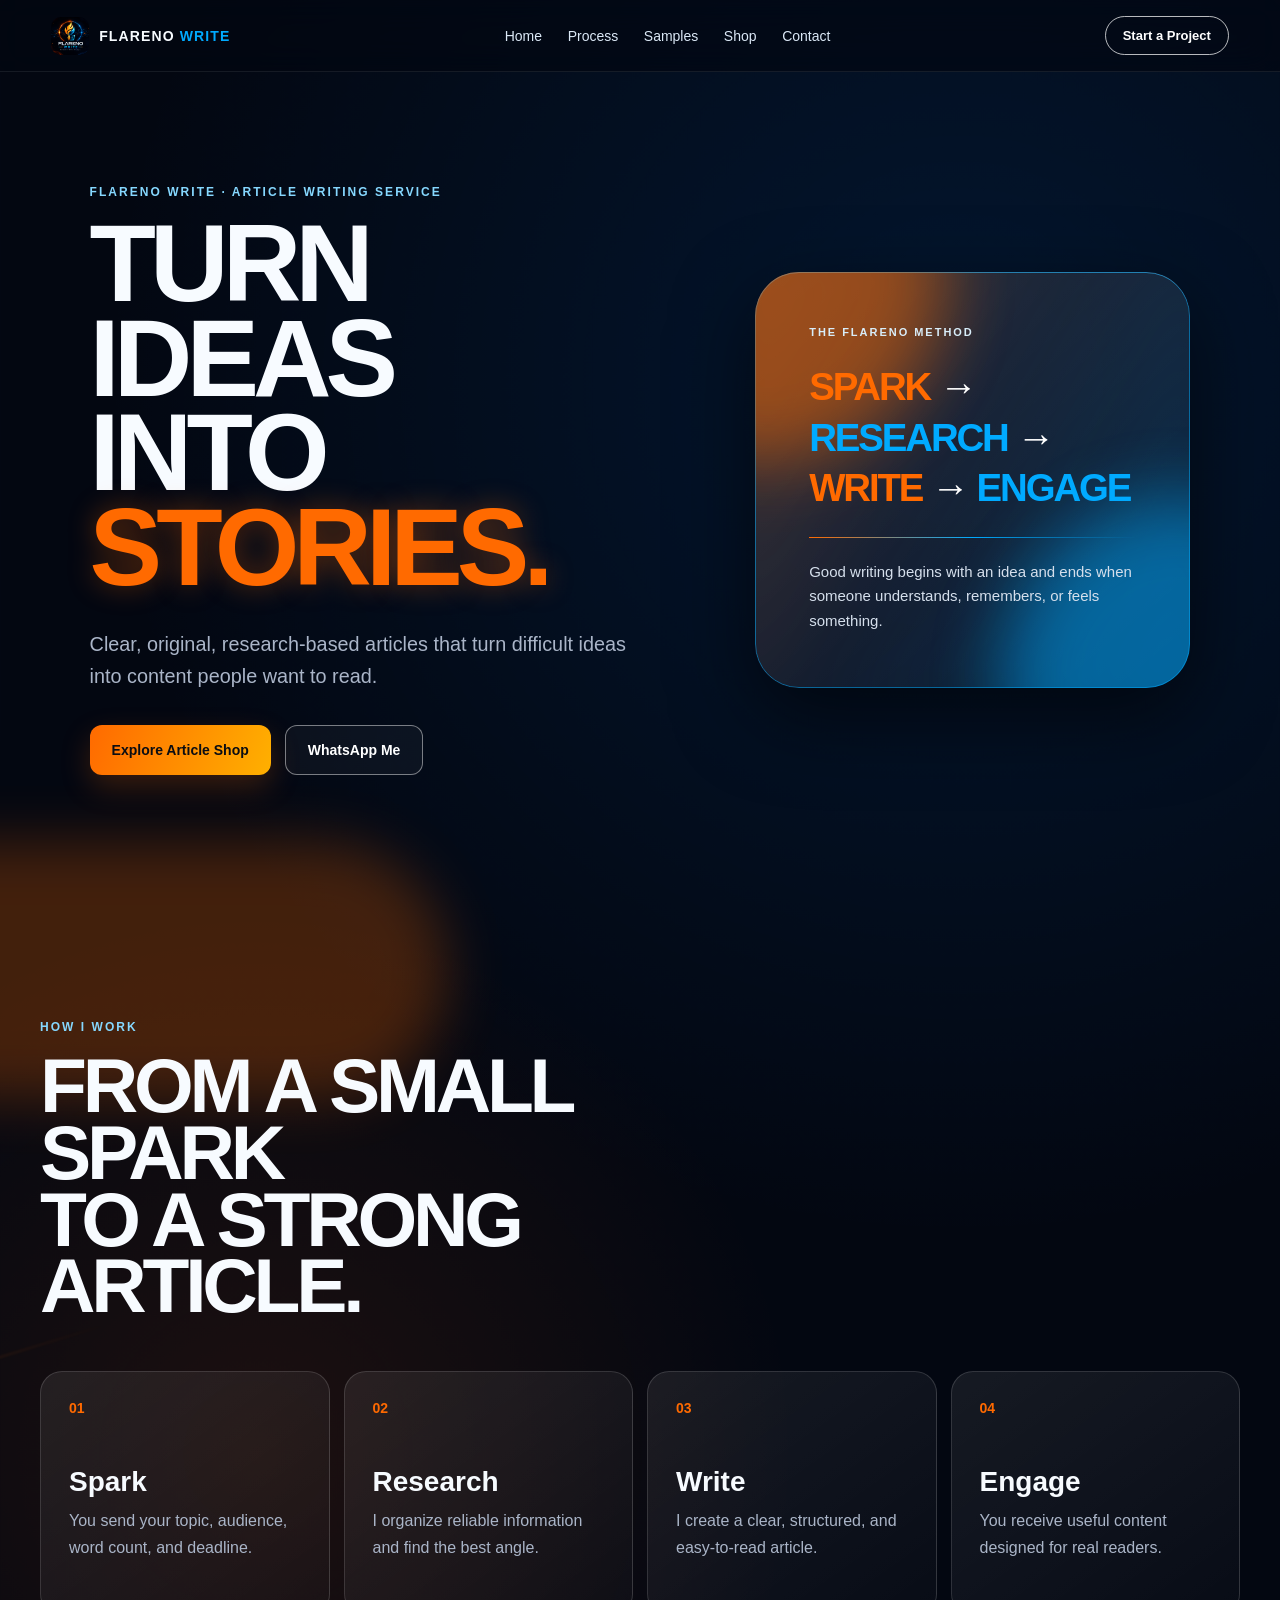
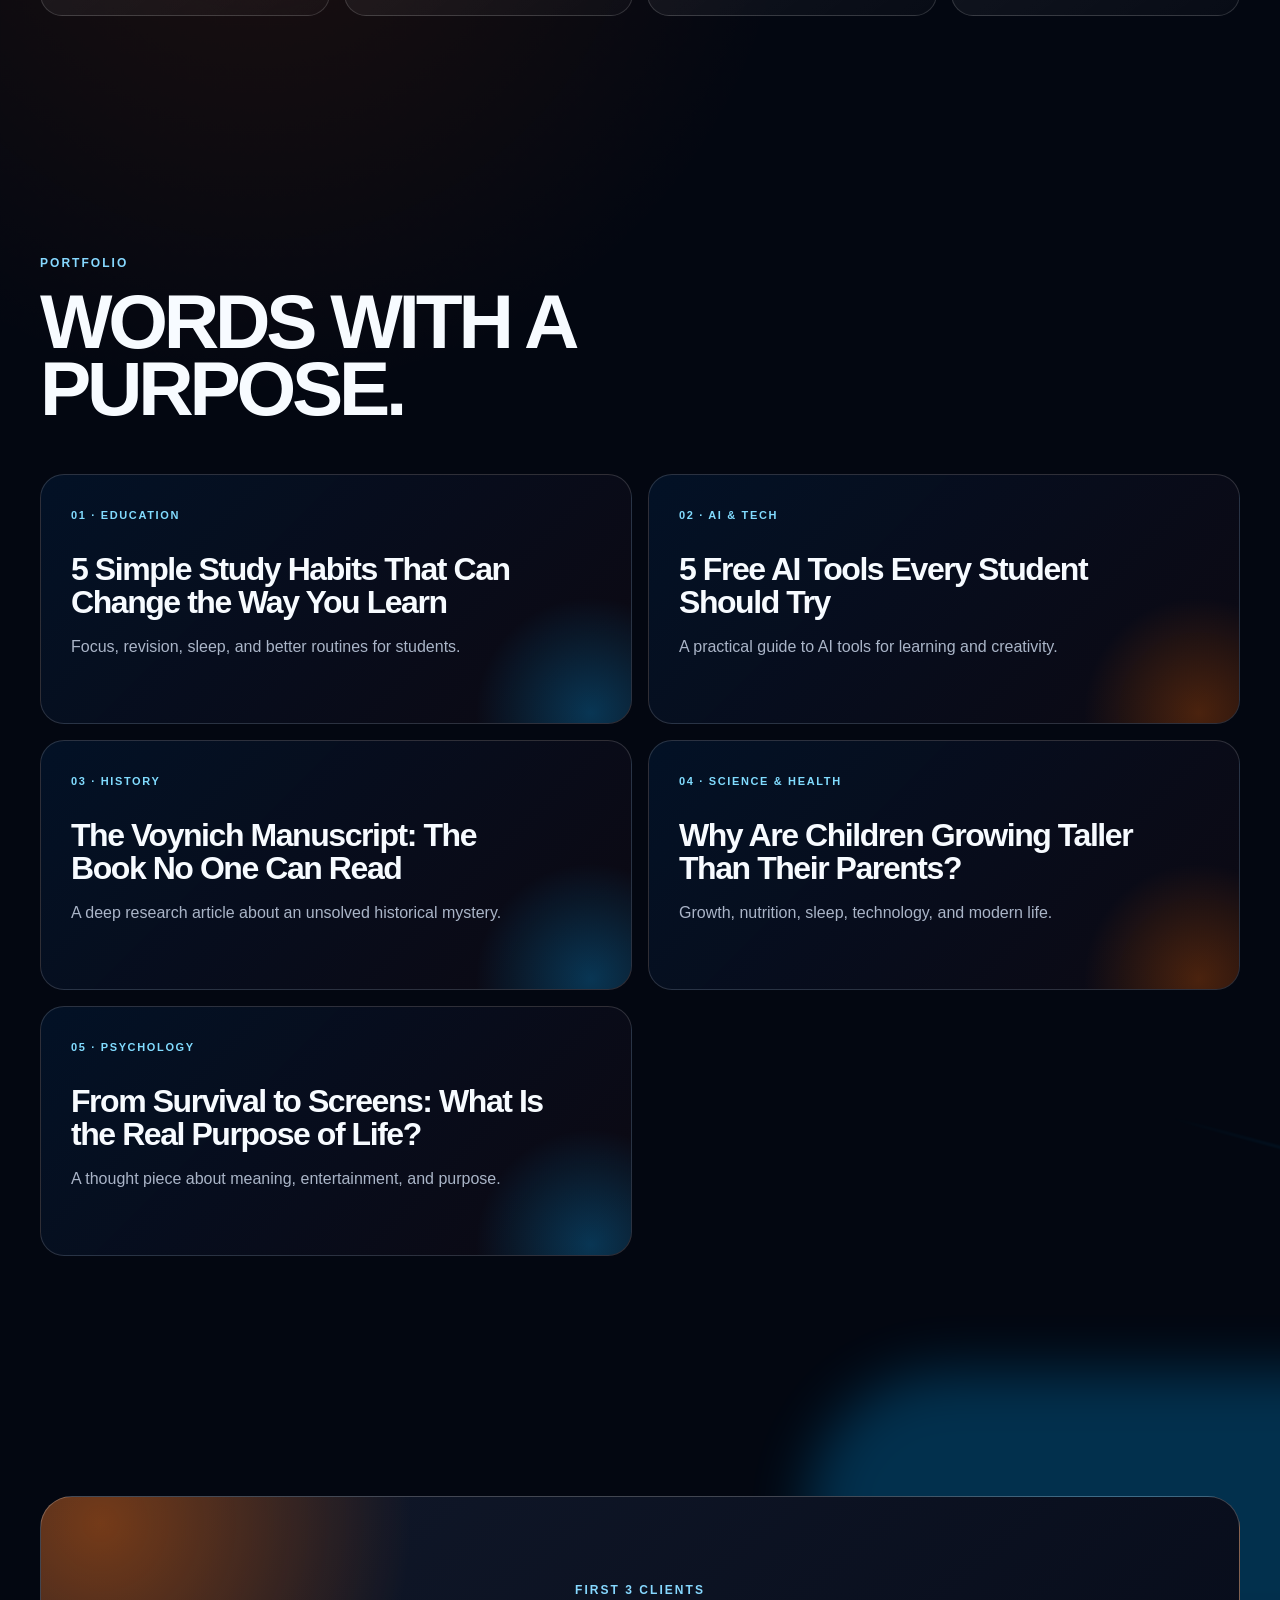
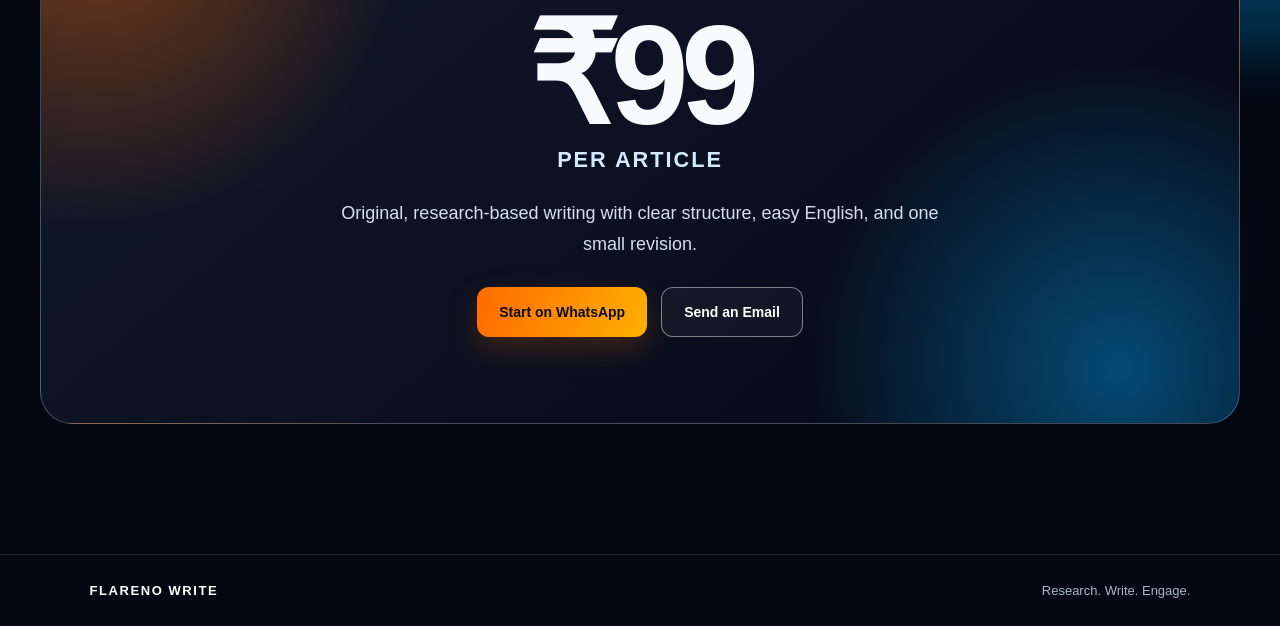
==== index.html @ 8182f370 "Update index.html" ====
<!DOCTYPE html>
<html lang="en">
<head>
  <meta charset="UTF-8" />
  <meta name="viewport" content="width=device-width, initial-scale=1.0" />
  <meta
    name="description"
    content="FLARENO WRITE creates clear, original, research-based articles."
  />
  <title>FLARENO WRITE | Research. Write. Engage.</title>

  <link rel="stylesheet" href="style.css" />
</head>

<body>
  <!-- First-loading cinematic screen -->
  <div class="preloader" id="preloader" aria-label="Loading FLARENO WRITE">
    <div class="energy energy-orange"></div>
    <div class="energy energy-blue"></div>
    <div class="particles" aria-hidden="true"></div>

    <img
      class="brand-logo preloader-logo"
      id="brandLogo"
      src="images/flareno-logo.jpg"
      alt="FLARENO WRITE"
    />

    <div class="loader" id="loader">
      <span id="loaderValue">0</span><span>%</span>
    </div>
  </div>

  <!-- Main website -->
  <main class="site" id="site">
    <div class="site-energy site-orange" aria-hidden="true"></div>
    <div class="site-energy site-blue" aria-hidden="true"></div>

    <header class="navbar">
      <a class="mini-brand" href="#home" aria-label="FLARENO WRITE home">
        <img src="images/flareno-logo.jpg" alt="" />
        <span>FLARENO <b>WRITE</b></span>
      </a>

      <nav class="nav-links" aria-label="Main navigation">
        <a href="#home">Home</a>
        <a href="#process">Process</a>
        <a href="#samples">Samples</a>
        <a href="shop.html">Shop</a>
        <a href="#contact">Contact</a>
      </nav>

      <a
        class="nav-contact"
        href="https://wa.me/918838969397"
        target="_blank"
        rel="noopener"
      >
        Start a Project
      </a>
    </header>

    <section class="hero" id="home">
      <div class="hero-copy">
        <p class="eyebrow">FLARENO WRITE · ARTICLE WRITING SERVICE</p>

        <h1>
          TURN IDEAS<br />
          INTO <span>STORIES.</span>
        </h1>

        <p class="hero-text">
          Clear, original, research-based articles that turn difficult ideas
          into content people want to read.
        </p>

        <div class="hero-buttons">
          <a class="button button-primary" href="shop.html">Explore Article Shop</a>

          <a
            class="button button-outline"
            href="https://wa.me/918838969397?text=Hi%20FLARENO%20WRITE%2C%20I%20would%20like%20to%20order%20an%20article."
            target="_blank"
            rel="noopener"
          >
            WhatsApp Me
          </a>
        </div>
      </div>

      <!-- This is your “portal” style motion card -->
      <div class="story-portal" id="storyPortal">
        <div class="portal-border"></div>
        <div class="portal-glow portal-glow-orange"></div>
        <div class="portal-glow portal-glow-blue"></div>

        <div class="portal-content">
          <p class="portal-small">THE FLARENO METHOD</p>

          <p class="portal-flow">
            <span>SPARK</span>
            <i>→</i>
            <span>RESEARCH</span>
            <i>→</i>
            <span>WRITE</span>
            <i>→</i>
            <span>ENGAGE</span>
          </p>

          <div class="portal-line"></div>

          <p class="portal-description">
            Good writing begins with an idea and ends when someone understands,
            remembers, or feels something.
          </p>
        </div>
      </div>
    </section>

    <section class="process section" id="process">
      <div class="section-heading">
        <p class="eyebrow">HOW I WORK</p>
        <h2>FROM A SMALL SPARK<br />TO A STRONG ARTICLE.</h2>
      </div>

      <div class="process-grid">
        <article class="process-card">
          <span class="step-number">01</span>
          <h3>Spark</h3>
          <p>You send your topic, audience, word count, and deadline.</p>
        </article>

        <article class="process-card">
          <span class="step-number">02</span>
          <h3>Research</h3>
          <p>I organize reliable information and find the best angle.</p>
        </article>

        <article class="process-card">
          <span class="step-number">03</span>
          <h3>Write</h3>
          <p>I create a clear, structured, and easy-to-read article.</p>
        </article>

        <article class="process-card">
          <span class="step-number">04</span>
          <h3>Engage</h3>
          <p>You receive useful content designed for real readers.</p>
        </article>
      </div>
    </section>

    <section class="samples section" id="samples">
      <div class="section-heading">
        <p class="eyebrow">PORTFOLIO</p>
        <h2>WORDS WITH A PURPOSE.</h2>
      </div>

      <div class="sample-grid">
        <a
          class="sample-card"
          href="https://docs.google.com/document/d/1-WY5HjtAYXno0XNDGIVPNWvCbXFxVnLN-AGO6ZG-iu8/edit?usp=sharing"
          target="_blank"
          rel="noopener"
        >
          <span>01 · EDUCATION</span>
          <h3>5 Simple Study Habits That Can Change the Way You Learn</h3>
          <p>Focus, revision, sleep, and better routines for students.</p>
        </a>

        <a
          class="sample-card"
          href="https://docs.google.com/document/d/1ukT7m1NoRZlz-_-XBiDzNaUbd_TZPJtUCuwP0-hGWGg/edit?usp=sharing"
          target="_blank"
          rel="noopener"
        >
          <span>02 · AI & TECH</span>
          <h3>5 Free AI Tools Every Student Should Try</h3>
          <p>A practical guide to AI tools for learning and creativity.</p>
        </a>

        <a
          class="sample-card"
          href="https://docs.google.com/document/d/1nhXO0qA2Z1umknFeFKBx_STA4wLFQypqcp5KheFynAA/edit?usp=sharing"
          target="_blank"
          rel="noopener"
        >
          <span>03 · HISTORY</span>
          <h3>The Voynich Manuscript: The Book No One Can Read</h3>
          <p>A deep research article about an unsolved historical mystery.</p>
        </a>

        <a
          class="sample-card"
          href="https://docs.google.com/document/d/1WlFKlz-s5z09qT1ESMeJd4WdVo7VaFV4fT0Mt2_UD0E/edit?usp=sharing"
          target="_blank"
          rel="noopener"
        >
          <span>04 · SCIENCE & HEALTH</span>
          <h3>Why Are Children Growing Taller Than Their Parents?</h3>
          <p>Growth, nutrition, sleep, technology, and modern life.</p>
        </a>

        <a
          class="sample-card"
          href="https://docs.google.com/document/d/1KU6VOoOTrWuqKX_AzzNj1EMQc9daf4AsnRRu55pULZg/edit?usp=sharing"
          target="_blank"
          rel="noopener"
        >
          <span>05 · PSYCHOLOGY</span>
          <h3>From Survival to Screens: What Is the Real Purpose of Life?</h3>
          <p>A thought piece about meaning, entertainment, and purpose.</p>
        </a>
      </div>
    </section>

    <section class="offer section" id="contact">
      <div class="offer-card">
        <p class="eyebrow">FIRST 3 CLIENTS</p>
        <h2>₹99 <span>PER ARTICLE</span></h2>
        <p>
          Original, research-based writing with clear structure, easy English,
          and one small revision.
        </p>

        <div class="offer-buttons">
          <a
            class="button button-primary"
            href="https://wa.me/918838969397"
            target="_blank"
            rel="noopener"
          >
            Start on WhatsApp
          </a>

          <a
            class="button button-outline"
            href="https://mail.google.com/mail/?view=cm&fs=1&to=sjspokeflarebusiness@gmail.com"
            target="_blank"
            rel="noopener"
          >
            Send an Email
          </a>
        </div>
      </div>
    </section>

    <footer>
      <p>FLARENO WRITE</p>
      <span>Research. Write. Engage.</span>
    </footer>
  </main>

  <script src="script.js"></script>
</body>
</html>
---- style.css ----
:root {
  --bg: #030711;
  --panel: rgba(8, 16, 34, 0.72);
  --text: #f7fbff;
  --muted: #aab5c8;
  --blue: #00aaff;
  --orange: #ff6a00;
  --line: rgba(255, 255, 255, 0.15);
}

* {
  box-sizing: border-box;
}

html {
  scroll-behavior: smooth;
}

body {
  margin: 0;
  min-width: 320px;
  background: var(--bg);
  color: var(--text);
  font-family: Arial, Helvetica, sans-serif;
  overflow-x: hidden;
}

body.is-loading {
  overflow: hidden;
}

a {
  color: inherit;
}

.preloader {
  position: fixed;
  inset: 0;
  z-index: 1000;
  display: grid;
  place-items: center;
  overflow: hidden;
  background:
    radial-gradient(circle at 50% 50%, rgba(0, 111, 255, 0.22), transparent 25%),
    #02050d;
  transition: opacity 0.8s ease, visibility 0.8s ease;
}

.preloader.is-hidden {
  opacity: 0;
  visibility: hidden;
  pointer-events: none;
}

.brand-logo {
  object-fit: cover;
}

.preloader-logo {
  position: relative;
  z-index: 3;
  width: min(480px, 78vw);
  border-radius: 24px;
  box-shadow:
    0 0 45px rgba(0, 170, 255, 0.42),
    0 0 100px rgba(255, 106, 0, 0.22);
  animation: logo-breathe 2.8s ease-in-out infinite;
}

.loader {
  position: absolute;
  bottom: clamp(25px, 5vh, 55px);
  left: 50%;
  z-index: 4;
  display: flex;
  align-items: baseline;
  gap: 4px;
  transform: translateX(-50%);
  font-weight: 300;
  line-height: 1;
}

.loader span:first-child {
  font-size: clamp(52px, 7vw, 88px);
  font-weight: 100;
}

.loader span:last-child {
  font-size: clamp(18px, 2.5vw, 28px);
}

.loader.is-leaving {
  animation: loader-leaving 0.7s cubic-bezier(0.22, 1, 0.36, 1) forwards;
}

.energy,
.site-energy {
  position: absolute;
  border-radius: 999px;
  pointer-events: none;
  filter: blur(28px);
}

.energy-orange {
  top: 10%;
  left: -14%;
  width: 65vw;
  height: 13vw;
  min-height: 120px;
  background: linear-gradient(90deg, transparent, rgba(255, 91, 0, 0.95), transparent);
  transform: rotate(-28deg);
  animation: orange-flow 6s ease-in-out infinite alternate;
}

.energy-blue {
  right: -17%;
  bottom: 10%;
  width: 70vw;
  height: 15vw;
  min-height: 130px;
  background: linear-gradient(90deg, transparent, rgba(0, 170, 255, 0.9), transparent);
  transform: rotate(-24deg);
  animation: blue-flow 7s ease-in-out infinite alternate;
}

.particles,
.particles::before,
.particles::after {
  position: absolute;
  inset: 0;
  content: "";
  background-image:
    radial-gradient(circle, rgba(255, 255, 255, 0.95) 1px, transparent 1.7px),
    radial-gradient(circle, rgba(0, 170, 255, 0.8) 1px, transparent 1.7px),
    radial-gradient(circle, rgba(255, 106, 0, 0.8) 1px, transparent 1.7px);
  background-size: 120px 120px, 180px 180px, 240px 240px;
  background-position: 0 0, 50px 85px, 100px 30px;
  opacity: 0.6;
  animation: particle-drift 14s linear infinite;
}

.particles::before {
  transform: rotate(30deg) scale(1.3);
  opacity: 0.25;
  animation-duration: 20s;
}

.particles::after {
  transform: rotate(-25deg) scale(1.5);
  opacity: 0.18;
  animation-duration: 25s;
}

.site {
  position: relative;
  overflow: hidden;
  background:
    radial-gradient(circle at 75% 10%, rgba(0, 126, 255, 0.13), transparent 24%),
    radial-gradient(circle at 20% 38%, rgba(255, 96, 0, 0.1), transparent 21%),
    var(--bg);
}

.navbar {
  position: fixed;
  top: 0;
  left: 0;
  z-index: 100;
  display: flex;
  width: 100%;
  align-items: center;
  justify-content: space-between;
  gap: 20px;
  padding: 16px clamp(18px, 4vw, 56px);
  border-bottom: 1px solid rgba(255, 255, 255, 0.08);
  background: rgba(3, 7, 17, 0.66);
  backdrop-filter: blur(16px);
}

.mini-brand {
  display: flex;
  align-items: center;
  gap: 10px;
  text-decoration: none;
  font-size: 14px;
  font-weight: 700;
  letter-spacing: 0.08em;
}

.mini-brand img {
  width: 38px;
  height: 38px;
  border-radius: 10px;
  object-fit: cover;
}

.mini-brand b {
  color: var(--blue);
}

.nav-links {
  display: flex;
  gap: clamp(12px, 2vw, 28px);
}

.nav-links a {
  color: #dbe8f6;
  font-size: 14px;
  text-decoration: none;
  transition: color 0.2s ease;
}

.nav-links a:hover {
  color: var(--orange);
}

.nav-contact {
  padding: 11px 17px;
  border: 1px solid rgba(255, 255, 255, 0.72);
  border-radius: 999px;
  color: white;
  font-size: 13px;
  font-weight: 700;
  text-decoration: none;
  transition: 0.25s ease;
}

.nav-contact:hover {
  border-color: var(--orange);
  background: var(--orange);
  transform: translateY(-2px);
}

.hero {
  position: relative;
  display: grid;
  min-height: 100vh;
  grid-template-columns: minmax(0, 1.15fr) minmax(340px, 0.85fr);
  align-items: center;
  gap: clamp(30px, 6vw, 100px);
  padding: 145px clamp(22px, 7vw, 110px) 85px;
}

.hero-copy {
  position: relative;
  z-index: 2;
  max-width: 760px;
}

.eyebrow {
  margin: 0 0 18px;
  color: #86d8ff;
  font-size: 12px;
  font-weight: 700;
  letter-spacing: 0.17em;
}

.hero h1,
.section-heading h2,
.offer-card h2 {
  margin: 0;
  letter-spacing: -0.055em;
  line-height: 0.87;
}

.hero h1 {
  font-size: clamp(58px, 8.5vw, 145px);
  font-weight: 800;
}

.hero h1 span {
  color: var(--orange);
  text-shadow: 0 0 28px rgba(255, 106, 0, 0.38);
}

.hero-text {
  max-width: 570px;
  margin: 32px 0;
  color: var(--muted);
  font-size: clamp(17px, 1.55vw, 22px);
  line-height: 1.65;
}

.hero-buttons,
.offer-buttons {
  display: flex;
  flex-wrap: wrap;
  gap: 14px;
}

.button {
  display: inline-flex;
  align-items: center;
  justify-content: center;
  min-height: 50px;
  padding: 0 22px;
  border-radius: 12px;
  font-size: 14px;
  font-weight: 700;
  text-decoration: none;
  transition: transform 0.25s ease, box-shadow 0.25s ease, background 0.25s ease;
}

.button:hover {
  transform: translateY(-4px);
}

.button-primary {
  background: linear-gradient(110deg, var(--orange), #ffb000);
  color: #0b0d12;
  box-shadow: 0 12px 30px rgba(255, 106, 0, 0.22);
}

.button-outline {
  border: 1px solid rgba(255, 255, 255, 0.45);
  color: white;
  background: rgba(255, 255, 255, 0.04);
}

.button-outline:hover {
  border-color: var(--blue);
  box-shadow: 0 0 24px rgba(0, 170, 255, 0.25);
}

.story-portal {
  position: relative;
  z-index: 2;
  width: min(100%, 500px);
  min-height: 390px;
  justify-self: center;
  overflow: hidden;
  border-radius: 44px;
  background:
    linear-gradient(140deg, rgba(255, 255, 255, 0.14), rgba(255, 255, 255, 0.02)),
    rgba(4, 13, 32, 0.72);
  box-shadow:
    0 28px 80px rgba(0, 0, 0, 0.58),
    inset 0 1px 0 rgba(255, 255, 255, 0.2);
  transform-style: preserve-3d;
  transition: transform 0.15s ease-out;
}

.portal-border {
  position: absolute;
  inset: 0;
  border: 1px solid rgba(0, 173, 255, 0.5);
  border-radius: inherit;
  pointer-events: none;
}

.portal-glow {
  position: absolute;
  width: 360px;
  height: 360px;
  border-radius: 50%;
  filter: blur(35px);
  opacity: 0.48;
}

.portal-glow-orange {
  top: -170px;
  left: -170px;
  background: var(--orange);
  animation: glow-pulse 4s ease-in-out infinite;
}

.portal-glow-blue {
  right: -170px;
  bottom: -170px;
  background: var(--blue);
  animation: glow-pulse 4.5s ease-in-out 0.5s infinite;
}

.portal-content {
  position: relative;
  z-index: 2;
  display: flex;
  min-height: 390px;
  flex-direction: column;
  justify-content: center;
  padding: clamp(28px, 5vw, 54px);
}

.portal-small {
  margin: 0 0 28px;
  color: #d8edf9;
  font-size: 11px;
  font-weight: 700;
  letter-spacing: 0.18em;
}

.portal-flow {
  display: flex;
  flex-wrap: wrap;
  gap: 9px;
  margin: 0;
  font-size: clamp(25px, 3vw, 43px);
  font-weight: 800;
  letter-spacing: -0.055em;
  line-height: 1.08;
}

.portal-flow span:nth-of-type(odd) {
  color: var(--orange);
}

.portal-flow span:nth-of-type(even) {
  color: var(--blue);
}

.portal-flow i {
  color: white;
  font-style: normal;
}

.portal-line {
  width: 100%;
  height: 1px;
  margin: 28px 0 22px;
  background: linear-gradient(90deg, var(--orange), var(--blue), transparent);
}

.portal-description {
  max-width: 370px;
  margin: 0;
  color: #d5dfec;
  font-size: 15px;
  line-height: 1.65;
}

.section {
  position: relative;
  z-index: 2;
  width: min(1200px, calc(100% - 44px));
  margin: 0 auto;
  padding: 120px 0;
}

.section-heading {
  max-width: 760px;
  margin-bottom: 52px;
}

.section-heading h2 {
  font-size: clamp(44px, 6vw, 94px);
  font-weight: 800;
}

.process-grid {
  display: grid;
  grid-template-columns: repeat(4, 1fr);
  gap: 14px;
}

.process-card {
  min-height: 245px;
  padding: 28px;
  border: 1px solid var(--line);
  border-radius: 22px;
  background: linear-gradient(145deg, rgba(255, 255, 255, 0.08), rgba(255, 255, 255, 0.025));
  transition: transform 0.25s ease, border 0.25s ease;
}

.process-card:hover {
  border-color: rgba(0, 170, 255, 0.75);
  transform: translateY(-8px);
}

.step-number {
  display: block;
  margin-bottom: 50px;
  color: var(--orange);
  font-size: 14px;
  font-weight: 700;
}

.process-card h3 {
  margin: 0 0 10px;
  font-size: 28px;
}

.process-card p {
  margin: 0;
  color: var(--muted);
  line-height: 1.65;
}

.sample-grid {
  display: grid;
  grid-template-columns: repeat(2, 1fr);
  gap: 16px;
}

.sample-card {
  position: relative;
  min-height: 250px;
  padding: 30px;
  overflow: hidden;
  border: 1px solid var(--line);
  border-radius: 24px;
  background: linear-gradient(135deg, rgba(3, 19, 42, 0.85), rgba(14, 10, 18, 0.88));
  text-decoration: none;
  transition: transform 0.28s ease, border 0.28s ease, box-shadow 0.28s ease;
}

.sample-card::after {
  position: absolute;
  right: -80px;
  bottom: -110px;
  width: 240px;
  height: 240px;
  border-radius: 50%;
  background: radial-gradient(circle, rgba(0, 170, 255, 0.28), transparent 68%);
  content: "";
  transition: transform 0.35s ease;
}

.sample-card:nth-child(even)::after {
  background: radial-gradient(circle, rgba(255, 106, 0, 0.26), transparent 68%);
}

.sample-card:hover {
  border-color: rgba(255, 255, 255, 0.55);
  box-shadow: 0 22px 60px rgba(0, 0, 0, 0.35);
  transform: translateY(-8px);
}

.sample-card:hover::after {
  transform: scale(1.35);
}

.sample-card span {
  position: relative;
  z-index: 1;
  color: #81dcff;
  font-size: 11px;
  font-weight: 700;
  letter-spacing: 0.15em;
}

.sample-card h3 {
  position: relative;
  z-index: 1;
  max-width: 480px;
  margin: 30px 0 15px;
  font-size: clamp(24px, 2.5vw, 37px);
  letter-spacing: -0.045em;
  line-height: 1.03;
}

.sample-card p {
  position: relative;
  z-index: 1;
  max-width: 470px;
  margin: 0;
  color: var(--muted);
  line-height: 1.6;
}

.offer {
  padding-bottom: 130px;
}

.offer-card {
  position: relative;
  overflow: hidden;
  padding: clamp(36px, 7vw, 86px);
  border: 1px solid rgba(255, 255, 255, 0.23);
  border-radius: 32px;
  background:
    radial-gradient(circle at 5% 5%, rgba(255, 106, 0, 0.42), transparent 25%),
    radial-gradient(circle at 90% 90%, rgba(0, 170, 255, 0.4), transparent 26%),
    linear-gradient(140deg, #11192b, #050916);
  text-align: center;
}

.offer-card h2 {
  font-size: clamp(62px, 11vw, 170px);
  font-weight: 800;
}

.offer-card h2 span {
  display: block;
  margin-top: 14px;
  color: #d4e9ff;
  font-size: clamp(14px, 1.7vw, 25px);
  letter-spacing: 0.09em;
}

.offer-card > p:not(.eyebrow) {
  max-width: 600px;
  margin: 28px auto;
  color: #d5dfec;
  font-size: 18px;
  line-height: 1.7;
}

.offer-buttons {
  justify-content: center;
}

footer {
  position: relative;
  z-index: 2;
  display: flex;
  justify-content: space-between;
  gap: 15px;
  padding: 28px clamp(22px, 7vw, 110px);
  border-top: 1px solid rgba(255, 255, 255, 0.12);
  color: #aab5c8;
  font-size: 13px;
}

footer p {
  margin: 0;
  color: white;
  font-weight: 800;
  letter-spacing: 0.12em;
}

.site-energy {
  z-index: 0;
  opacity: 0.25;
}

.site-orange {
  top: 22%;
  left: -25%;
  width: 60vw;
  height: 20vw;
  background: var(--orange);
  animation: orange-flow 10s ease-in-out infinite alternate;
}

.site-blue {
  right: -23%;
  bottom: 15%;
  width: 60vw;
  height: 22vw;
  background: var(--blue);
  animation: blue-flow 12s ease-in-out infinite alternate;
}

@keyframes logo-breathe {
  0%,
  100% {
    transform: scale(1);
  }

  50% {
    transform: scale(1.035);
  }
}

@keyframes loader-leaving {
  to {
    opacity: 0;
    filter: blur(8px);
    transform: translate(-50%, -35px);
  }
}

@keyframes orange-flow {
  from {
    transform: translate(-4%, -5%) rotate(-28deg);
  }

  to {
    transform: translate(20%, 22%) rotate(-16deg);
  }
}

@keyframes blue-flow {
  from {
    transform: translate(5%, 2%) rotate(-24deg);
  }

  to {
    transform: translate(-20%, -24%) rotate(-15deg);
  }
}

@keyframes particle-drift {
  from {
    transform: translateY(0);
  }

  to {
    transform: translateY(-120px);
  }
}

@keyframes glow-pulse {
  0%,
  100% {
    opacity: 0.35;
    transform: scale(0.95);
  }

  50% {
    opacity: 0.66;
    transform: scale(1.16);
  }
}

@media (max-width: 900px) {
  .nav-links {
    display: none;
  }

  .hero {
    grid-template-columns: 1fr;
    padding-top: 130px;
  }

  .story-portal {
    width: min(100%, 590px);
    justify-self: start;
  }

  .process-grid {
    grid-template-columns: repeat(2, 1fr);
  }
}

@media (max-width: 620px) {
  .navbar {
    padding: 13px 16px;
  }

  .mini-brand span {
    display: none;
  }

  .mini-brand img {
    width: 40px;
    height: 40px;
  }

  .nav-contact {
    padding: 10px 14px;
    font-size: 12px;
  }

  .hero {
    min-height: auto;
    padding: 125px 22px 75px;
  }

  .hero h1 {
    font-size: clamp(52px, 16vw, 82px);
  }

  .hero-text {
    margin: 24px 0;
    font-size: 16px;
  }

  .story-portal,
  .portal-content {
    min-height: 340px;
  }

  .portal-flow {
    font-size: 28px;
  }

  .section {
    width: min(100% - 32px, 1200px);
    padding: 85px 0;
  }

  .process-grid,
  .sample-grid {
    grid-template-columns: 1fr;
  }

  .process-card {
    min-height: 190px;
  }

  .step-number {
    margin-bottom: 30px;
  }

  .sample-card {
    min-height: 220px;
    padding: 25px;
  }

  footer {
    flex-direction: column;
    padding: 26px 22px;
  }
}

@media (prefers-reduced-motion: reduce) {
  *,
  *::before,
  *::after {
    scroll-behavior: auto !important;
    animation-duration: 0.01ms !important;
    animation-iteration-count: 1 !important;
    transition-duration: 0.01ms !important;
  }
}
/* ------------------------------------------
   FINAL MOTION UPGRADE: SCROLL + MOBILE LIFE
------------------------------------------- */

/* Portal always floats gently on phones and tablets.
   Desktop mouse tilt overrides its transform while the mouse is over it. */
.story-portal {
  animation: portal-float 5s ease-in-out infinite;
}

.story-portal::before {
  position: absolute;
  top: 0;
  left: -130%;
  z-index: 4;
  width: 55%;
  height: 100%;
  content: "";
  pointer-events: none;
  background: linear-gradient(
    105deg,
    transparent 0%,
    rgba(255, 255, 255, 0.02) 20%,
    rgba(255, 255, 255, 0.33) 50%,
    rgba(255, 255, 255, 0.02) 80%,
    transparent 100%
  );
  transform: skewX(-18deg);
  animation: portal-shine 5.5s ease-in-out infinite;
}

/* A circular breathing glow around the main motion card. */
.story-portal::after {
  position: absolute;
  z-index: -1;
  inset: -35px;
  border-radius: 60px;
  content: "";
  pointer-events: none;
  background: linear-gradient(
    120deg,
    rgba(255, 106, 0, 0.34),
    transparent 45%,
    rgba(0, 170, 255, 0.38)
  );
  filter: blur(30px);
  opacity: 0.55;
  animation: portal-aura 4s ease-in-out infinite alternate;
}

/* Scroll elements begin hidden. JavaScript adds .is-visible on entry. */
.scroll-reveal {
  opacity: 0;
  filter: blur(9px);
  transform: translateY(38px) scale(0.98);
  transition:
    opacity 0.75s cubic-bezier(0.22, 1, 0.36, 1),
    transform 0.75s cubic-bezier(0.22, 1, 0.36, 1),
    filter 0.75s cubic-bezier(0.22, 1, 0.36, 1);
}

.scroll-reveal.is-visible {
  opacity: 1;
  filter: blur(0);
  transform: translateY(0) scale(1);
}

/* Each card arrives after the earlier card. */
.process-card:nth-child(1),
.sample-card:nth-child(1) {
  transition-delay: 0.04s;
}

.process-card:nth-child(2),
.sample-card:nth-child(2) {
  transition-delay: 0.12s;
}

.process-card:nth-child(3),
.sample-card:nth-child(3) {
  transition-delay: 0.2s;
}

.process-card:nth-child(4),
.sample-card:nth-child(4) {
  transition-delay: 0.28s;
}

.sample-card:nth-child(5) {
  transition-delay: 0.36s;
}

/* Mobile tap response */
.is-pressed {
  transform: scale(0.95) !important;
}

/* Slow moving accent lines make the entire page feel alive. */
.site::before,
.site::after {
  position: absolute;
  z-index: 1;
  width: 70vw;
  height: 2px;
  content: "";
  pointer-events: none;
  opacity: 0.35;
  filter: blur(1px);
}

.site::before {
  top: 38%;
  left: -60vw;
  background: linear-gradient(90deg, transparent, var(--orange), transparent);
  transform: rotate(-17deg);
  animation: orange-line-pass 12s linear infinite;
}

.site::after {
  top: 74%;
  right: -60vw;
  background: linear-gradient(90deg, transparent, var(--blue), transparent);
  transform: rotate(15deg);
  animation: blue-line-pass 14s linear infinite;
}

@keyframes portal-float {
  0%,
  100% {
    transform: translateY(0);
  }

  50% {
    transform: translateY(-12px);
  }
}

@keyframes portal-shine {
  0%,
  18% {
    left: -130%;
  }

  52%,
  100% {
    left: 170%;
  }
}

@keyframes portal-aura {
  from {
    opacity: 0.34;
    transform: scale(0.95);
  }

  to {
    opacity: 0.72;
    transform: scale(1.04);
  }
}

@keyframes orange-line-pass {
  from {
    transform: translateX(0) rotate(-17deg);
  }

  to {
    transform: translateX(180vw) rotate(-17deg);
  }
}

@keyframes blue-line-pass {
  from {
    transform: translateX(0) rotate(15deg);
  }

  to {
    transform: translateX(-180vw) rotate(15deg);
  }
}

/* Phones do not have a hover cursor, so make the portal motion slightly clearer. */
@media (max-width: 700px) {
  .story-portal {
    animation-duration: 4.2s;
  }

  .story-portal::after {
    inset: -20px;
    filter: blur(24px);
  }

  .site::before,
  .site::after {
    width: 120vw;
    opacity: 0.23;
  }

  .sample-card:active,
  .process-card:active {
    transform: scale(0.98);
  }
}

/* Do not force movement for visitors who ask their phone/browser to reduce motion. */
@media (prefers-reduced-motion: reduce) {
  .story-portal,
  .story-portal::before,
  .story-portal::after,
  .site::before,
  .site::after {
    animation: none !important;
  }

  .scroll-reveal {
    opacity: 1;
    filter: none;
    transform: none;
  }
}
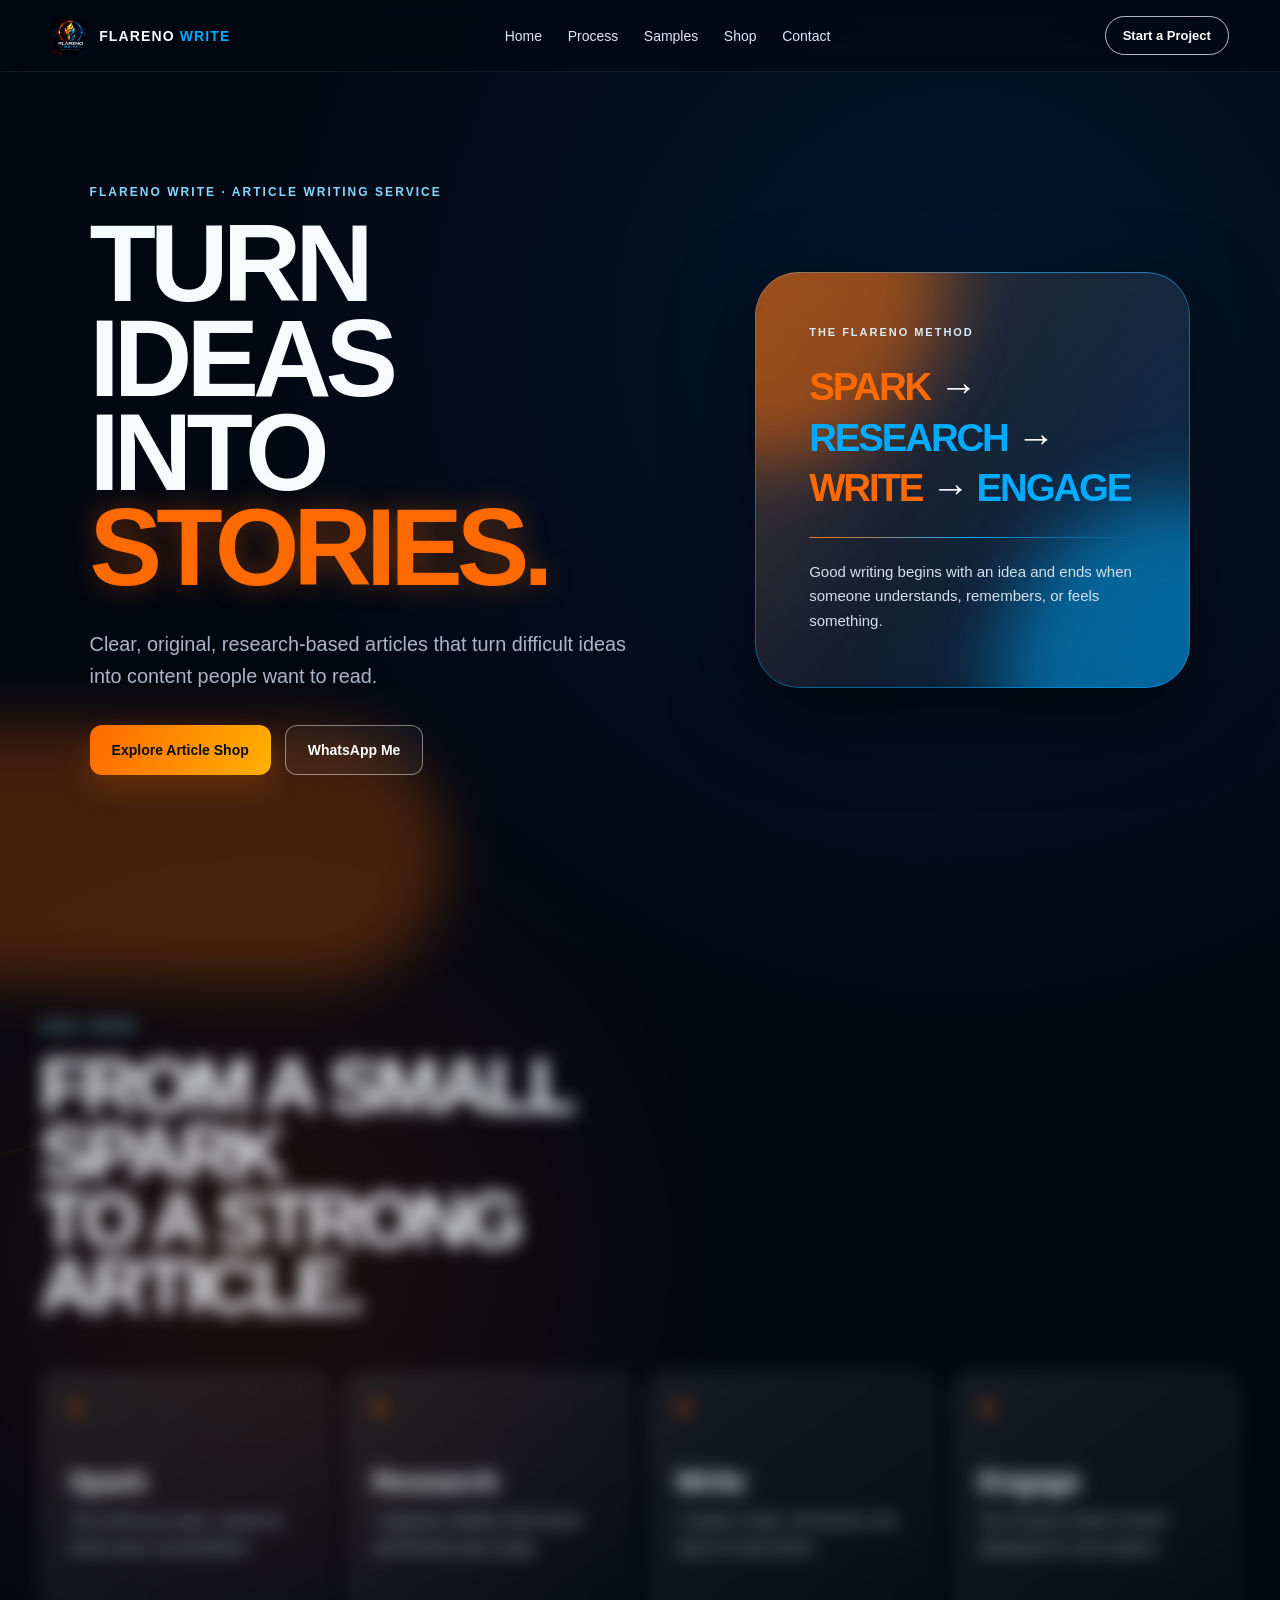
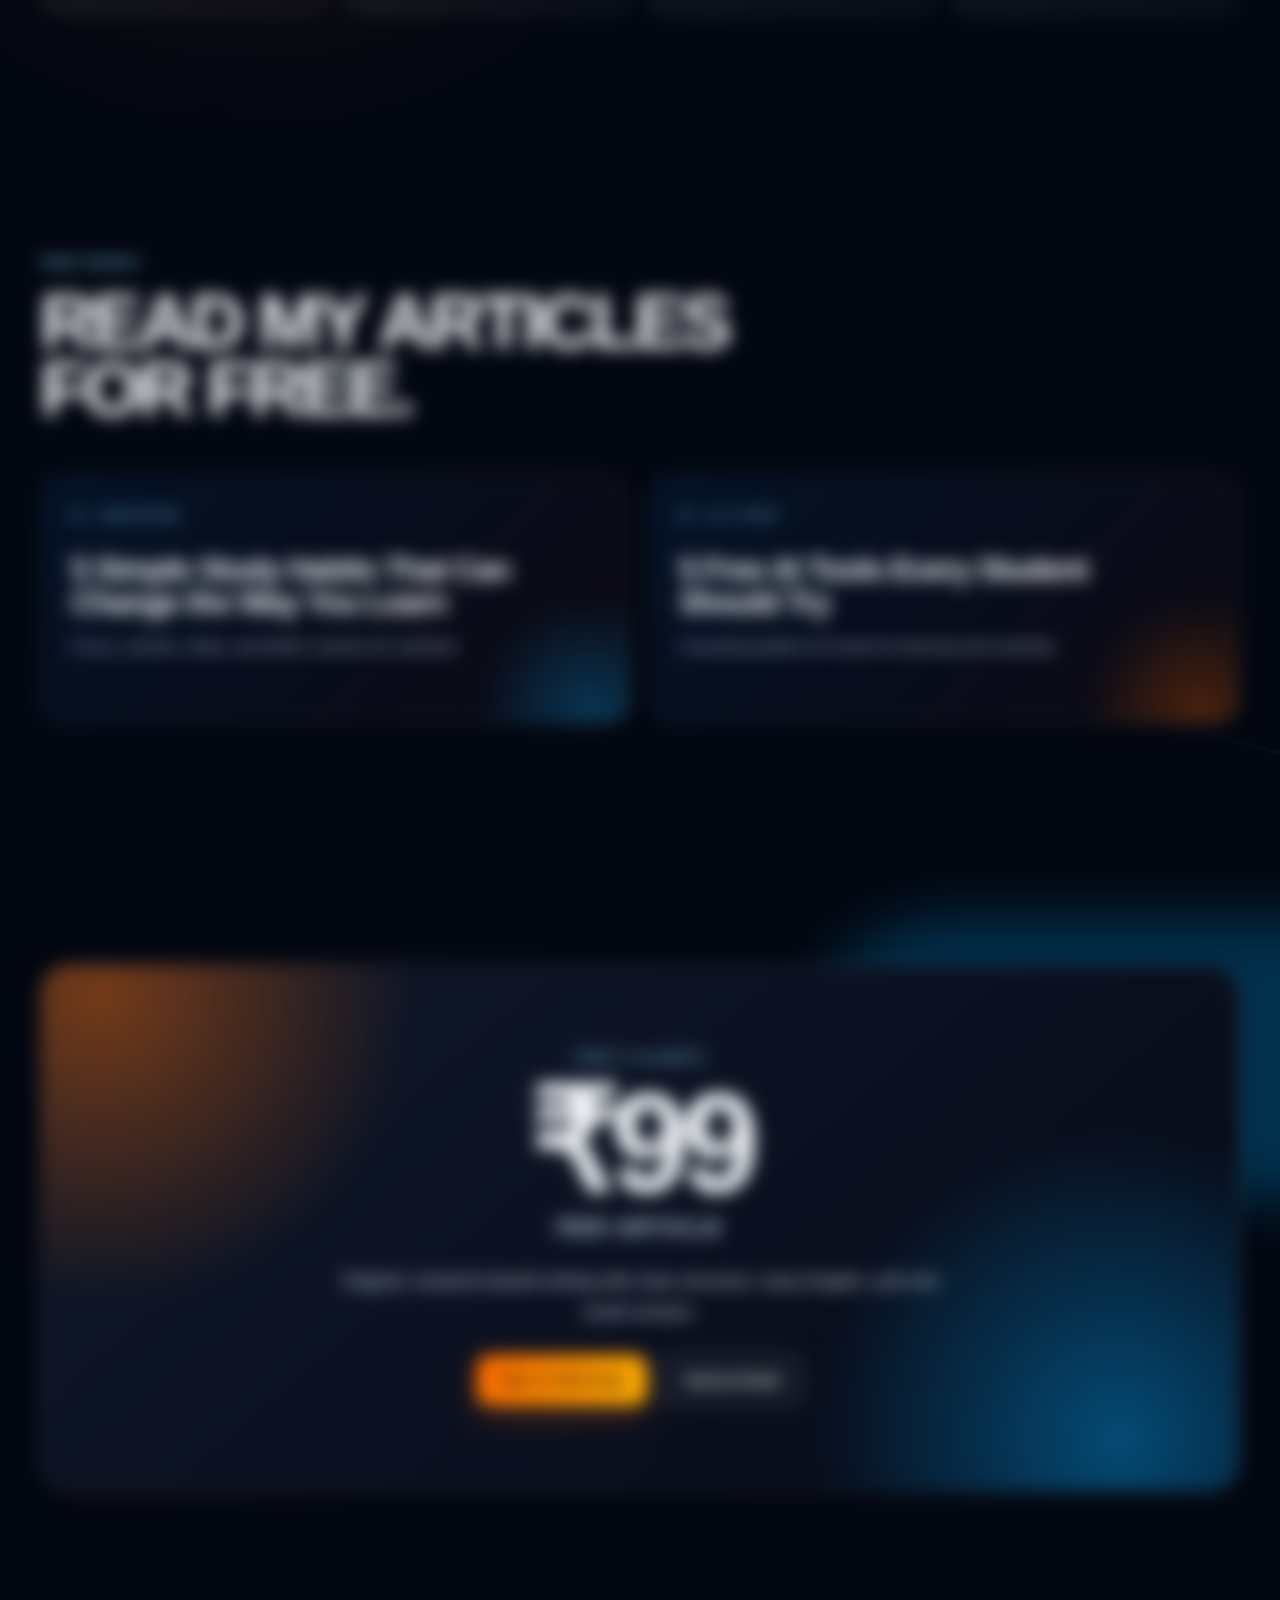
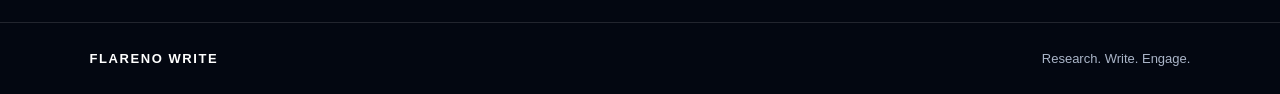
==== commit f53aa359: "Update index.html" ====
--- a/index.html
+++ b/index.html
@@ -150,67 +150,28 @@
       </div>
     </section>
 
-    <section class="samples section" id="samples">
+        <section class="samples section" id="works">
       <div class="section-heading">
-        <p class="eyebrow">PORTFOLIO</p>
-        <h2>WORDS WITH A PURPOSE.</h2>
+        <p class="eyebrow">FREE WORKS</p>
+        <h2>READ MY ARTICLES FOR FREE.</h2>
       </div>
 
       <div class="sample-grid">
-        <a
-          class="sample-card"
-          href="https://docs.google.com/document/d/1-WY5HjtAYXno0XNDGIVPNWvCbXFxVnLN-AGO6ZG-iu8/edit?usp=sharing"
-          target="_blank"
-          rel="noopener"
-        >
+        <!-- ARTICLE 1 -->
+        <a class="sample-card" href="PASTE_YOUR_GOOGLE_DOC_LINK_HERE" target="_blank">
           <span>01 · EDUCATION</span>
           <h3>5 Simple Study Habits That Can Change the Way You Learn</h3>
           <p>Focus, revision, sleep, and better routines for students.</p>
         </a>
 
-        <a
-          class="sample-card"
-          href="https://docs.google.com/document/d/1ukT7m1NoRZlz-_-XBiDzNaUbd_TZPJtUCuwP0-hGWGg/edit?usp=sharing"
-          target="_blank"
-          rel="noopener"
-        >
+        <!-- ARTICLE 2 -->
+        <a class="sample-card" href="PASTE_YOUR_GOOGLE_DOC_LINK_HERE" target="_blank">
           <span>02 · AI & TECH</span>
           <h3>5 Free AI Tools Every Student Should Try</h3>
           <p>A practical guide to AI tools for learning and creativity.</p>
         </a>
 
-        <a
-          class="sample-card"
-          href="https://docs.google.com/document/d/1nhXO0qA2Z1umknFeFKBx_STA4wLFQypqcp5KheFynAA/edit?usp=sharing"
-          target="_blank"
-          rel="noopener"
-        >
-          <span>03 · HISTORY</span>
-          <h3>The Voynich Manuscript: The Book No One Can Read</h3>
-          <p>A deep research article about an unsolved historical mystery.</p>
-        </a>
-
-        <a
-          class="sample-card"
-          href="https://docs.google.com/document/d/1WlFKlz-s5z09qT1ESMeJd4WdVo7VaFV4fT0Mt2_UD0E/edit?usp=sharing"
-          target="_blank"
-          rel="noopener"
-        >
-          <span>04 · SCIENCE & HEALTH</span>
-          <h3>Why Are Children Growing Taller Than Their Parents?</h3>
-          <p>Growth, nutrition, sleep, technology, and modern life.</p>
-        </a>
-
-        <a
-          class="sample-card"
-          href="https://docs.google.com/document/d/1KU6VOoOTrWuqKX_AzzNj1EMQc9daf4AsnRRu55pULZg/edit?usp=sharing"
-          target="_blank"
-          rel="noopener"
-        >
-          <span>05 · PSYCHOLOGY</span>
-          <h3>From Survival to Screens: What Is the Real Purpose of Life?</h3>
-          <p>A thought piece about meaning, entertainment, and purpose.</p>
-        </a>
+        <!-- Add as many as you want by copying the block above -->
       </div>
     </section>
 
--- a/style.css
+++ b/style.css
@@ -1022,4 +1022,430 @@
     filter: none;
     transform: none;
   }
-}+}
+/* ---------------------------
+   FLARENO SHOP + PRIVATE ADMIN
+---------------------------- */
+
+.shop-section {
+  padding-top: 150px;
+}
+
+.shop-title {
+  margin: 0;
+  font-size: clamp(48px, 8vw, 110px);
+  font-weight: 800;
+  letter-spacing: -0.06em;
+  line-height: 0.9;
+}
+
+.shop-title span,
+.admin-card h1 span,
+.admin-dashboard-heading h1 span {
+  color: var(--orange);
+}
+
+.shop-intro {
+  max-width: 650px;
+  margin: 26px 0 0;
+  color: var(--muted);
+  font-size: 18px;
+  line-height: 1.7;
+}
+
+.shop-loading,
+.shop-empty {
+  color: var(--muted);
+  font-size: 17px;
+}
+
+.shop-empty {
+  padding: 30px;
+  border: 1px dashed var(--line);
+  border-radius: 18px;
+  text-align: center;
+}
+
+.shop-grid {
+  display: grid;
+  grid-template-columns: repeat(3, 1fr);
+  gap: 16px;
+}
+
+.shop-card {
+  display: flex;
+  min-height: 355px;
+  flex-direction: column;
+  padding: 30px;
+  border: 1px solid var(--line);
+  border-radius: 24px;
+  background: linear-gradient(
+    135deg,
+    rgba(3, 19, 42, 0.88),
+    rgba(14, 10, 18, 0.9)
+  );
+  transition: transform 0.28s ease, border 0.28s ease, box-shadow 0.28s ease;
+}
+
+.shop-card:hover {
+  border-color: rgba(0, 170, 255, 0.75);
+  box-shadow: 0 22px 60px rgba(0, 0, 0, 0.35);
+  transform: translateY(-8px);
+}
+
+.shop-tag {
+  display: block;
+  margin-bottom: 20px;
+  color: #81dcff;
+  font-size: 11px;
+  font-weight: 700;
+  letter-spacing: 0.15em;
+}
+
+.shop-card h2 {
+  margin: 0 0 14px;
+  font-size: clamp(22px, 2.1vw, 31px);
+  line-height: 1.1;
+  letter-spacing: -0.04em;
+}
+
+.shop-card > p {
+  margin: 0;
+  color: var(--muted);
+  line-height: 1.65;
+}
+
+.shop-price {
+  margin: auto 0 12px;
+  padding-top: 25px;
+  color: var(--orange);
+  font-size: 34px;
+  font-weight: 800;
+}
+
+.shop-card-note {
+  margin-bottom: 20px !important;
+  color: #c8d6e7 !important;
+  font-size: 13px;
+}
+
+.shop-actions {
+  display: flex;
+  flex-wrap: wrap;
+  gap: 10px;
+}
+
+.shop-actions .button {
+  min-height: 46px;
+  padding: 0 17px;
+  font-size: 13px;
+}
+
+.admin-page {
+  min-height: 100vh;
+}
+
+.admin-shell {
+  position: relative;
+  z-index: 2;
+  width: min(1180px, calc(100% - 40px));
+  margin: 0 auto;
+  padding: 32px 0 85px;
+}
+
+.admin-header {
+  display: flex;
+  align-items: center;
+  justify-content: space-between;
+  gap: 20px;
+  margin-bottom: 70px;
+}
+
+.admin-back-link {
+  color: #dbe8f6;
+  font-size: 14px;
+  text-decoration: none;
+}
+
+.admin-back-link:hover {
+  color: var(--orange);
+}
+
+.admin-card {
+  width: min(100%, 540px);
+  margin: 0 auto;
+  padding: clamp(28px, 5vw, 52px);
+  border: 1px solid var(--line);
+  border-radius: 28px;
+  background: linear-gradient(
+    145deg,
+    rgba(7, 19, 42, 0.9),
+    rgba(8, 8, 16, 0.92)
+  );
+  box-shadow: 0 25px 80px rgba(0, 0, 0, 0.34);
+}
+
+.admin-card h1,
+.admin-dashboard-heading h1 {
+  margin: 0;
+  font-size: clamp(45px, 6vw, 72px);
+  letter-spacing: -0.06em;
+  line-height: 0.88;
+}
+
+.admin-description {
+  margin: 25px 0 32px;
+  color: var(--muted);
+  line-height: 1.65;
+}
+
+.admin-form {
+  display: grid;
+  gap: 12px;
+}
+
+.admin-form label {
+  margin-top: 9px;
+  color: #d9e7f5;
+  font-size: 13px;
+  font-weight: 700;
+}
+
+.admin-form input,
+.admin-form textarea {
+  width: 100%;
+  padding: 14px 15px;
+  border: 1px solid rgba(255, 255, 255, 0.18);
+  border-radius: 12px;
+  outline: none;
+  color: white;
+  font: inherit;
+  background: rgba(255, 255, 255, 0.06);
+}
+
+.admin-form input:focus,
+.admin-form textarea:focus {
+  border-color: var(--blue);
+  box-shadow: 0 0 0 3px rgba(0, 170, 255, 0.12);
+}
+
+.admin-form input[type="file"] {
+  padding: 10px;
+  color: var(--muted);
+}
+
+.admin-form textarea {
+  resize: vertical;
+}
+
+.admin-form button {
+  width: 100%;
+  margin-top: 14px;
+  border: 0;
+  cursor: pointer;
+}
+
+.admin-form button:disabled {
+  cursor: wait;
+  opacity: 0.65;
+}
+
+.admin-message {
+  min-height: 22px;
+  margin: 7px 0 0;
+  color: #8ee9ba;
+  font-size: 14px;
+  line-height: 1.45;
+}
+
+.admin-message.is-error {
+  color: #ff9f9f;
+}
+
+.admin-dashboard {
+  width: 100%;
+}
+
+.admin-dashboard-heading {
+  display: flex;
+  align-items: end;
+  justify-content: space-between;
+  gap: 24px;
+  margin-bottom: 35px;
+}
+
+.admin-dashboard-heading .button {
+  border: 0;
+  cursor: pointer;
+}
+
+.admin-layout {
+  display: grid;
+  grid-template-columns: minmax(0, 1fr) minmax(300px, 0.8fr);
+  gap: 18px;
+  align-items: start;
+}
+
+.admin-layout .admin-card {
+  width: 100%;
+  margin: 0;
+}
+
+.admin-card h2 {
+  margin: 0 0 10px;
+  font-size: 27px;
+}
+
+.admin-card > p {
+  margin: 0 0 25px;
+  color: var(--muted);
+  line-height: 1.6;
+}
+
+.admin-product-list {
+  display: grid;
+  gap: 10px;
+}
+
+.admin-product-item {
+  display: flex;
+  align-items: center;
+  justify-content: space-between;
+  gap: 15px;
+  padding: 14px;
+  border: 1px solid rgba(255, 255, 255, 0.11);
+  border-radius: 13px;
+  background: rgba(255, 255, 255, 0.04);
+}
+
+.admin-product-item strong {
+  display: block;
+  margin-bottom: 5px;
+  font-size: 14px;
+  line-height: 1.35;
+}
+
+.admin-product-item span {
+  color: var(--orange);
+  font-size: 13px;
+  font-weight: 700;
+}
+
+.admin-delete-button {
+  flex: 0 0 auto;
+  padding: 9px 12px;
+  border: 1px solid rgba(255, 130, 130, 0.5);
+  border-radius: 9px;
+  cursor: pointer;
+  color: #ffd2d2;
+  font: inherit;
+  font-size: 12px;
+  background: rgba(255, 90, 90, 0.08);
+}
+
+.admin-delete-button:hover {
+  background: rgba(255, 90, 90, 0.2);
+}
+
+.admin-list-loading {
+  margin: 0;
+  color: var(--muted);
+  font-size: 14px;
+}
+
+@media (max-width: 900px) {
+  .shop-grid {
+    grid-template-columns: repeat(2, 1fr);
+  }
+
+  .admin-layout {
+    grid-template-columns: 1fr;
+  }
+}
+
+@media (max-width: 620px) {
+  .shop-section {
+    padding-top: 125px;
+  }
+
+  .shop-grid {
+    grid-template-columns: 1fr;
+  }
+
+  .shop-card {
+    min-height: auto;
+    padding: 25px;
+  }
+
+  .admin-shell {
+    width: min(100% - 30px, 1180px);
+    padding-top: 20px;
+  }
+
+  .admin-header,
+  .admin-dashboard-heading {
+    align-items: flex-start;
+    flex-direction: column;
+  }
+
+  .admin-header {
+    margin-bottom: 45px;
+  }
+
+  .admin-dashboard-heading .button {
+    width: 100%;
+  }
+
+  .admin-card {
+    padding: 27px 22px;
+  }
+}
+/* HAMBURGER MENU STYLES */
+.hamburger {
+  display: none;
+  flex-direction: column;
+  gap: 6px;
+  background: none;
+  border: none;
+  cursor: pointer;
+  z-index: 101;
+}
+
+.hamburger span {
+  display: block;
+  width: 28px;
+  height: 3px;
+  background-color: white;
+  border-radius: 3px;
+  transition: 0.3s ease;
+}
+
+/* Mobile Menu Overrides */
+@media (max-width: 900px) {
+  .hamburger {
+    display: flex; /* Shows the hamburger on mobile */
+  }
+
+  .nav-links {
+    display: none; /* Keeps it hidden by default */
+    position: absolute;
+    top: 100%;
+    left: 0;
+    width: 100%;
+    background: rgba(3, 7, 17, 0.98);
+    flex-direction: column;
+    padding: 20px;
+    border-bottom: 1px solid var(--line);
+    text-align: center;
+  }
+
+  /* This class is added by JavaScript to open the menu */
+  .nav-links.active {
+    display: flex; 
+  }
+  
+  .nav-links a {
+    font-size: 18px;
+    padding: 15px 0;
+  }
+}
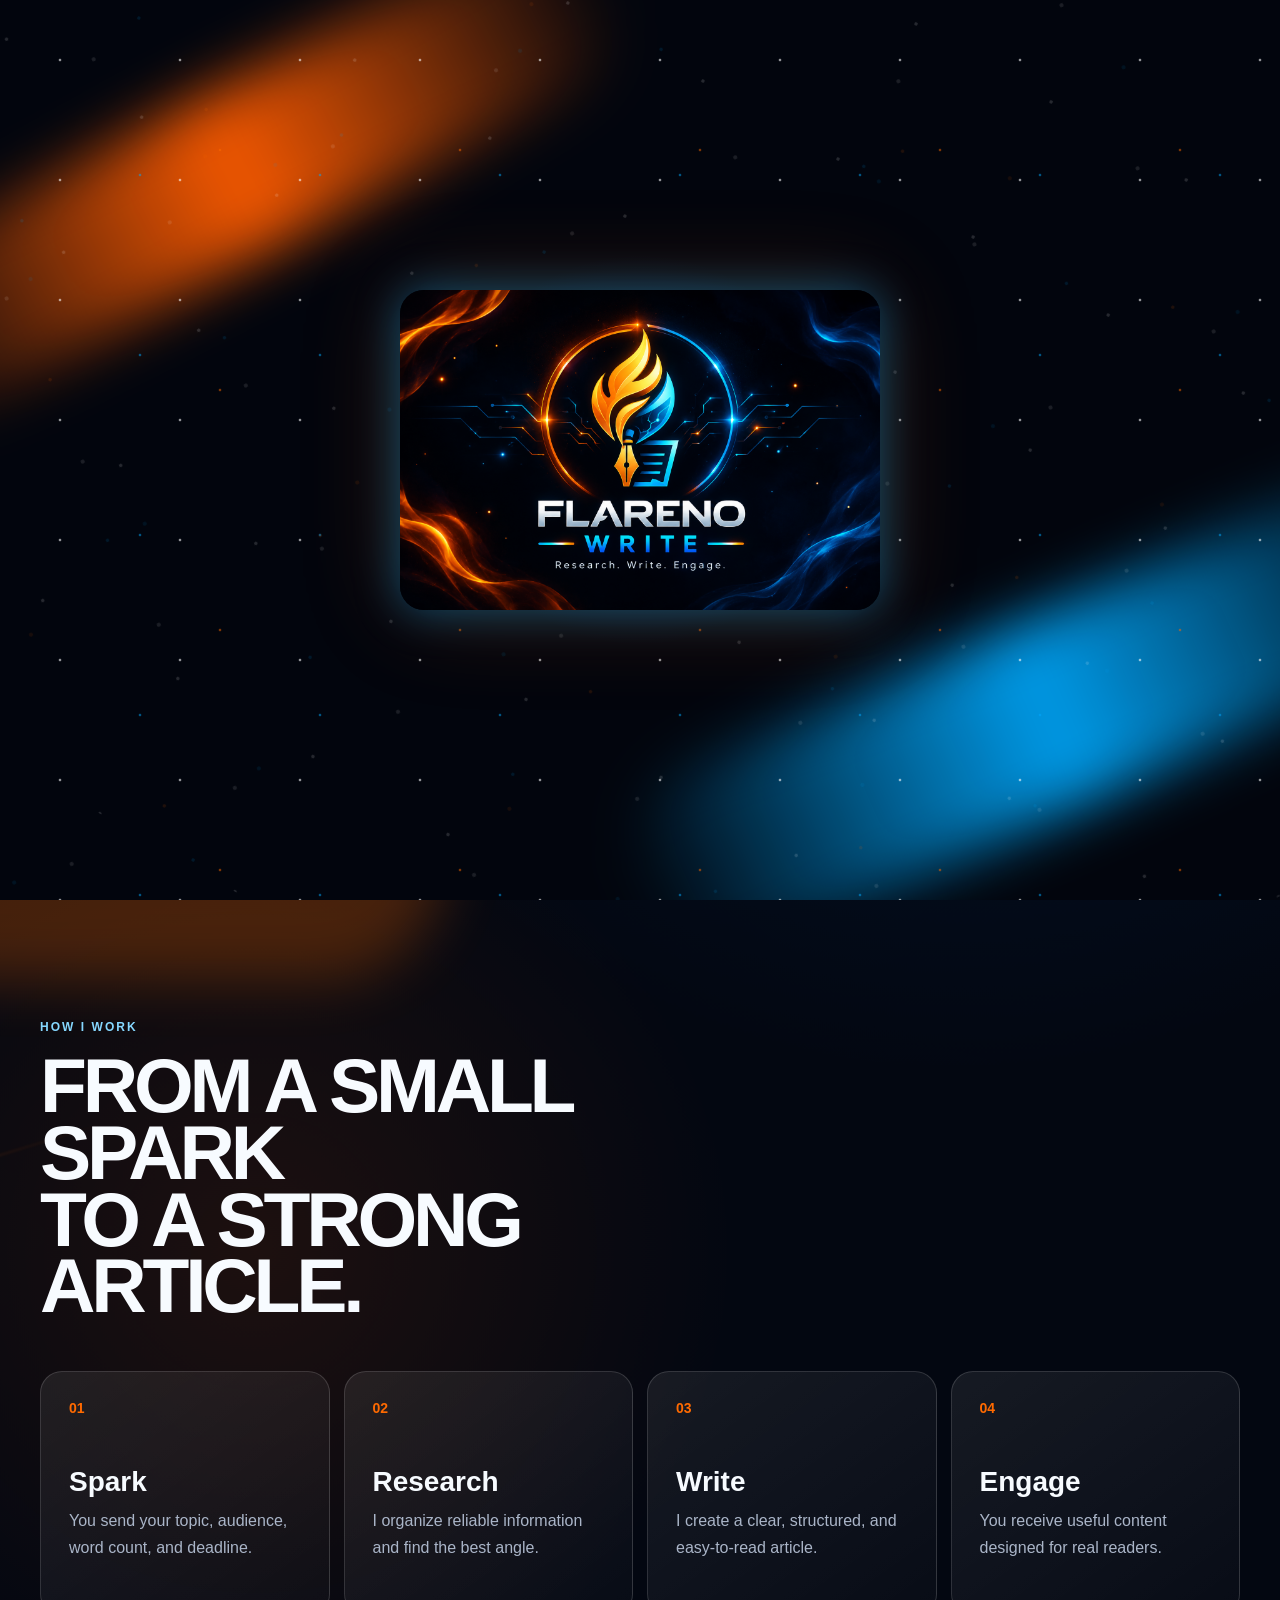
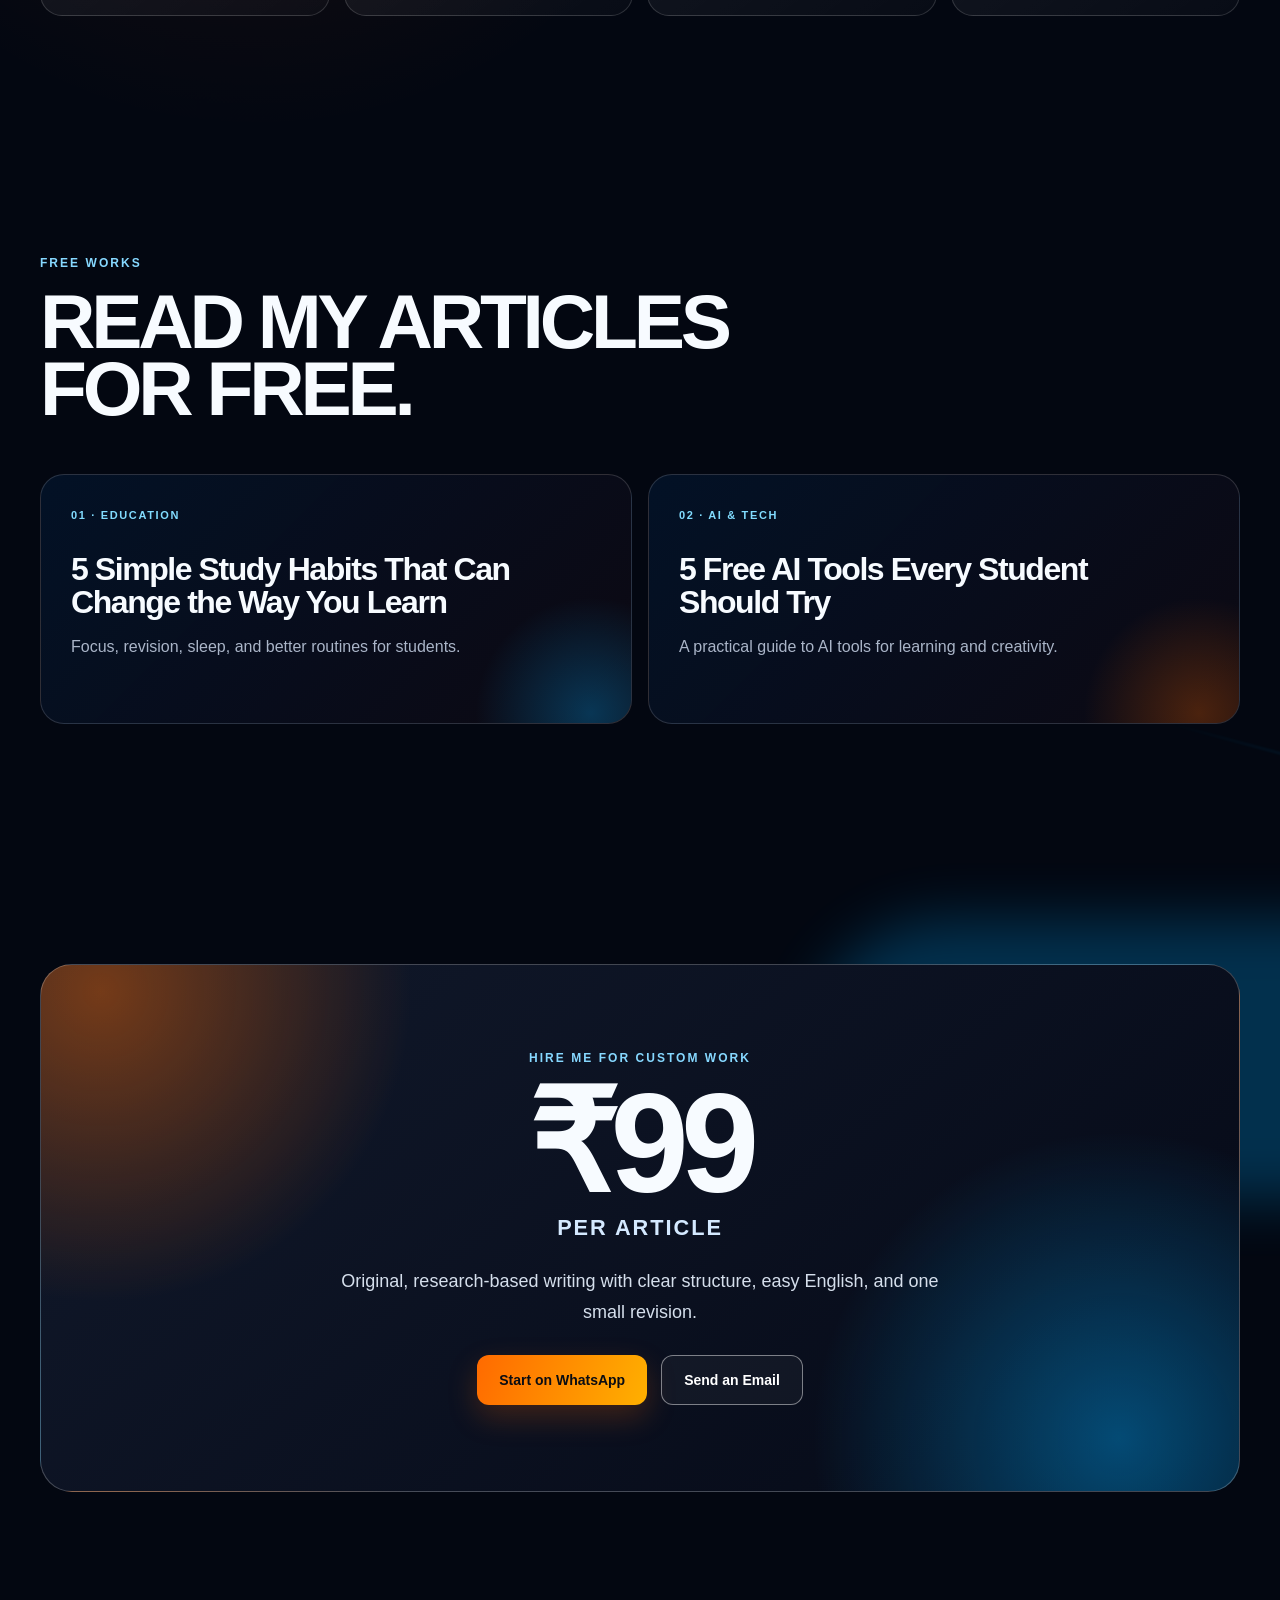
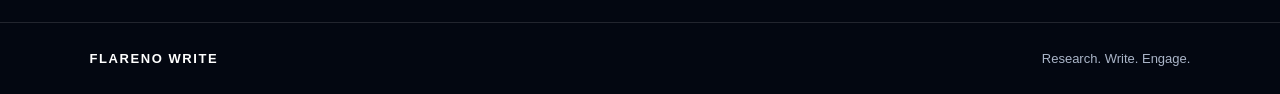
==== commit 37540261: "Update index.html" ====
--- a/index.html
+++ b/index.html
@@ -42,11 +42,18 @@
         <span>FLARENO <b>WRITE</b></span>
       </a>
 
-      <nav class="nav-links" aria-label="Main navigation">
+      <!-- ADDED HAMBURGER BUTTON HERE -->
+      <button class="hamburger" id="hamburger" aria-label="Toggle menu">
+        <span></span>
+        <span></span>
+        <span></span>
+      </button>
+
+      <!-- CHANGED SHOP TO WORKS, AND ADDED id="nav-links" -->
+      <nav class="nav-links" id="nav-links" aria-label="Main navigation">
         <a href="#home">Home</a>
         <a href="#process">Process</a>
-        <a href="#samples">Samples</a>
-        <a href="shop.html">Shop</a>
+        <a href="#works">Works</a>
         <a href="#contact">Contact</a>
       </nav>
 
@@ -75,7 +82,8 @@
         </p>
 
         <div class="hero-buttons">
-          <a class="button button-primary" href="shop.html">Explore Article Shop</a>
+          <!-- CHANGED BUTTON TO SCROLL TO WORKS -->
+          <a class="button button-primary" href="#works">Read Free Works</a>
 
           <a
             class="button button-outline"
@@ -150,34 +158,34 @@
       </div>
     </section>
 
-        <section class="samples section" id="works">
+    <section class="samples section" id="works">
       <div class="section-heading">
         <p class="eyebrow">FREE WORKS</p>
         <h2>READ MY ARTICLES FOR FREE.</h2>
       </div>
 
       <div class="sample-grid">
-        <!-- ARTICLE 1 -->
+        <!-- ARTICLE 1 (PASTE LINK HERE) -->
         <a class="sample-card" href="PASTE_YOUR_GOOGLE_DOC_LINK_HERE" target="_blank">
           <span>01 · EDUCATION</span>
           <h3>5 Simple Study Habits That Can Change the Way You Learn</h3>
           <p>Focus, revision, sleep, and better routines for students.</p>
         </a>
 
-        <!-- ARTICLE 2 -->
+        <!-- ARTICLE 2 (PASTE LINK HERE) -->
         <a class="sample-card" href="PASTE_YOUR_GOOGLE_DOC_LINK_HERE" target="_blank">
           <span>02 · AI & TECH</span>
           <h3>5 Free AI Tools Every Student Should Try</h3>
           <p>A practical guide to AI tools for learning and creativity.</p>
         </a>
-
-        <!-- Add as many as you want by copying the block above -->
+        
+        <!-- YOU CAN COPY AND PASTE THE <a> BLOCK ABOVE TO ADD MORE ARTICLES -->
       </div>
     </section>
 
     <section class="offer section" id="contact">
       <div class="offer-card">
-        <p class="eyebrow">FIRST 3 CLIENTS</p>
+        <p class="eyebrow">HIRE ME FOR CUSTOM WORK</p>
         <h2>₹99 <span>PER ARTICLE</span></h2>
         <p>
           Original, research-based writing with clear structure, easy English,
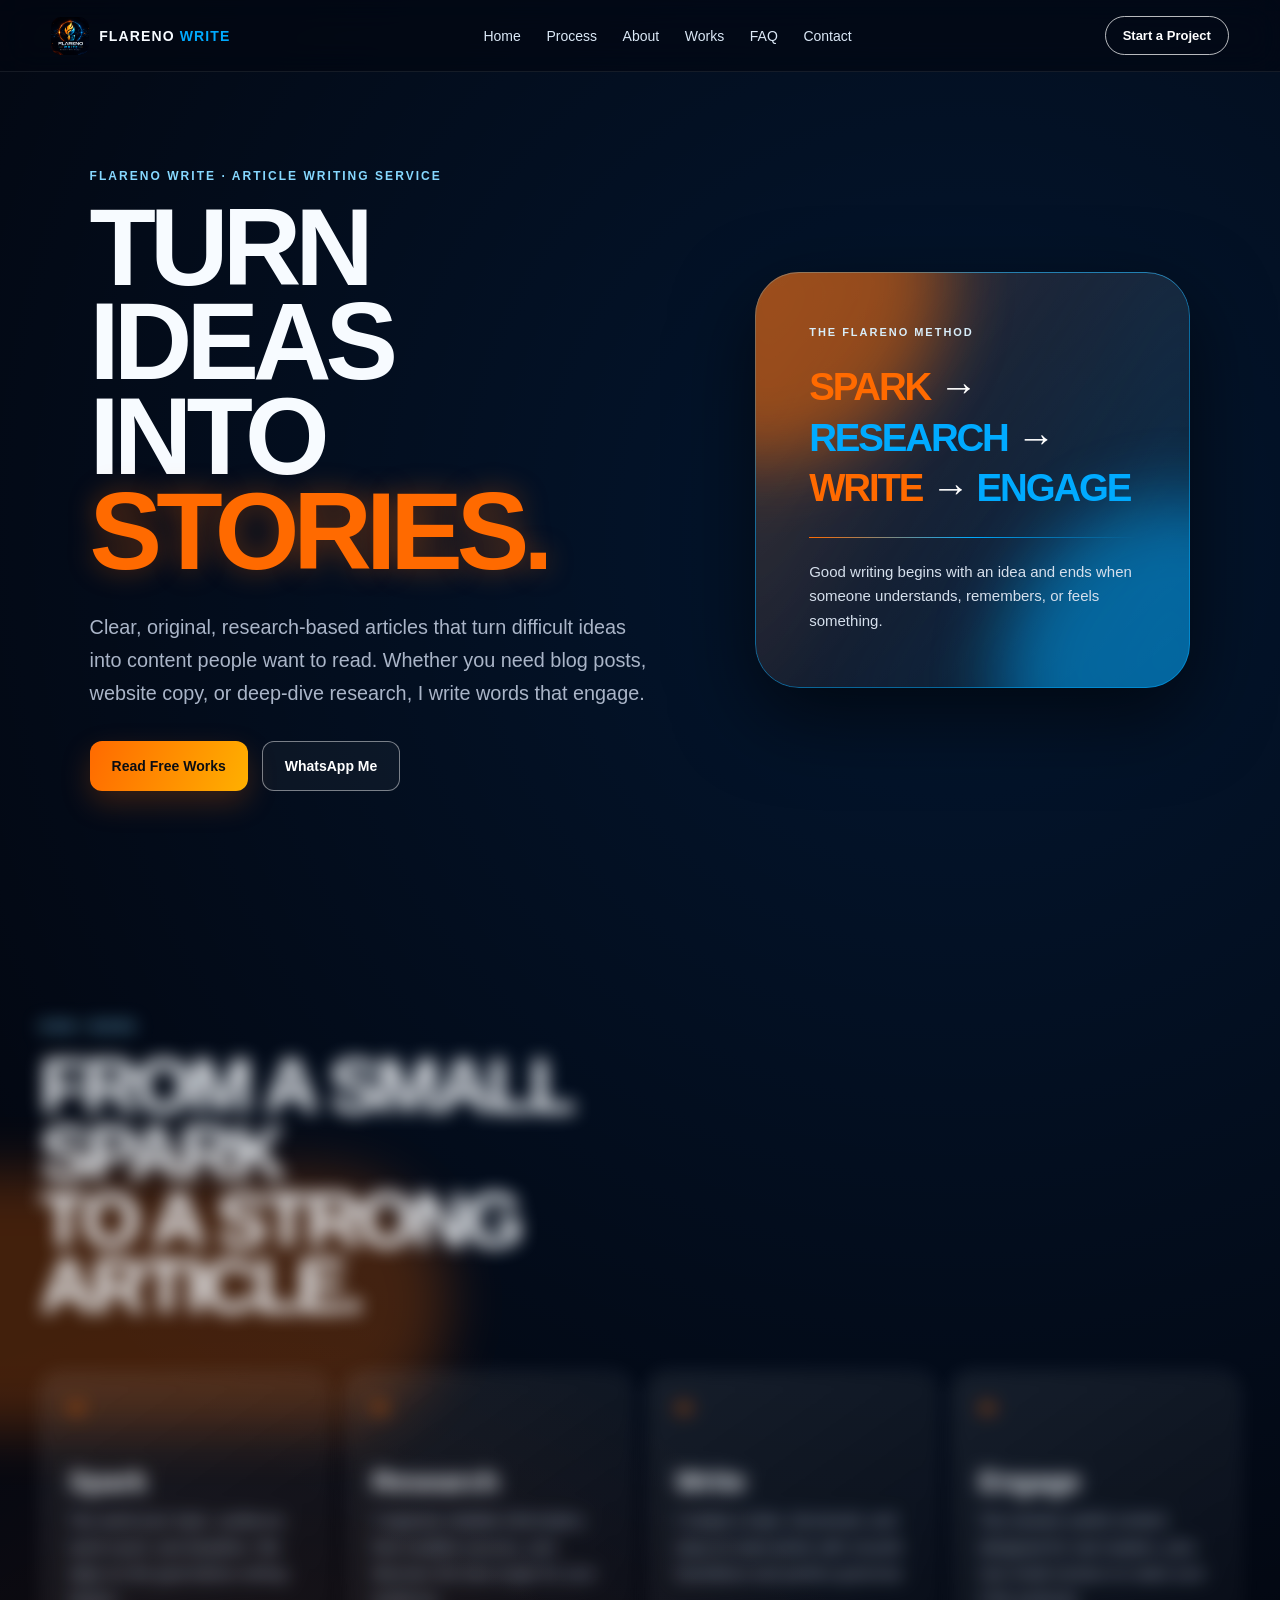
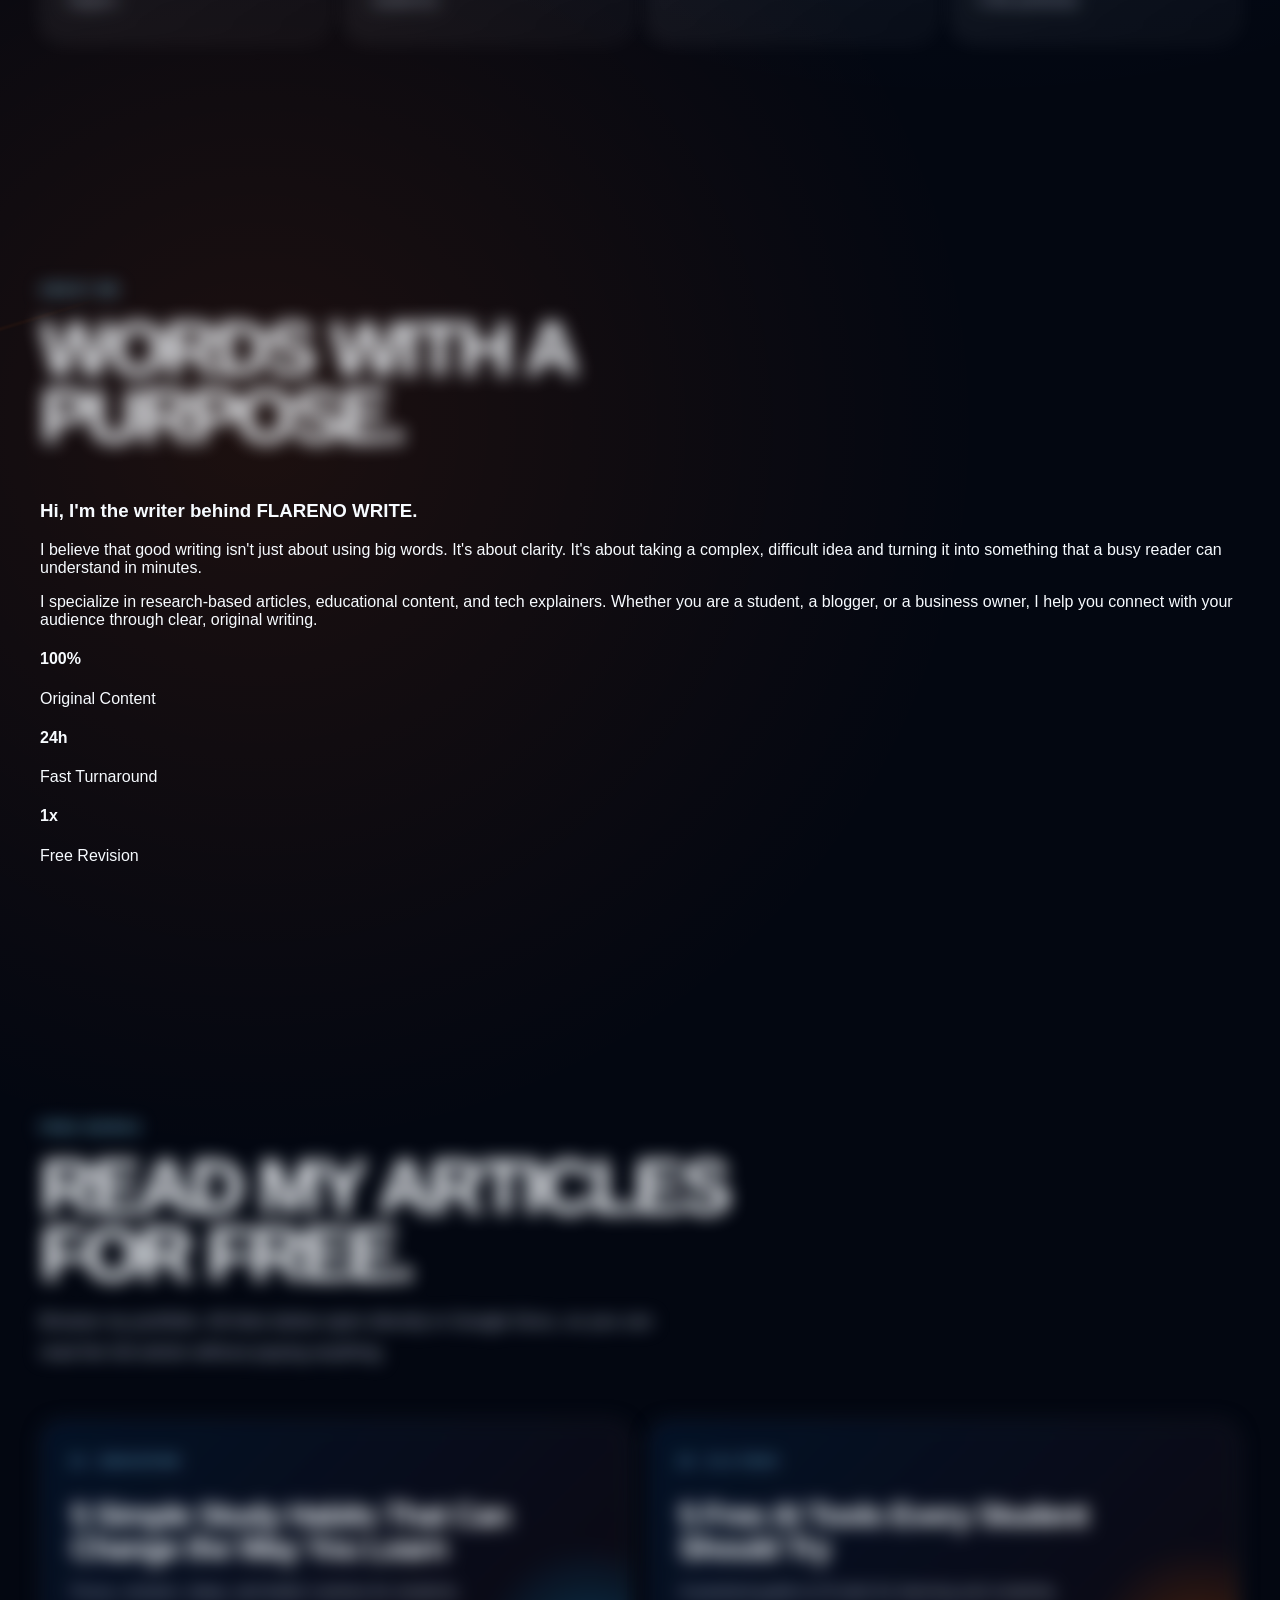
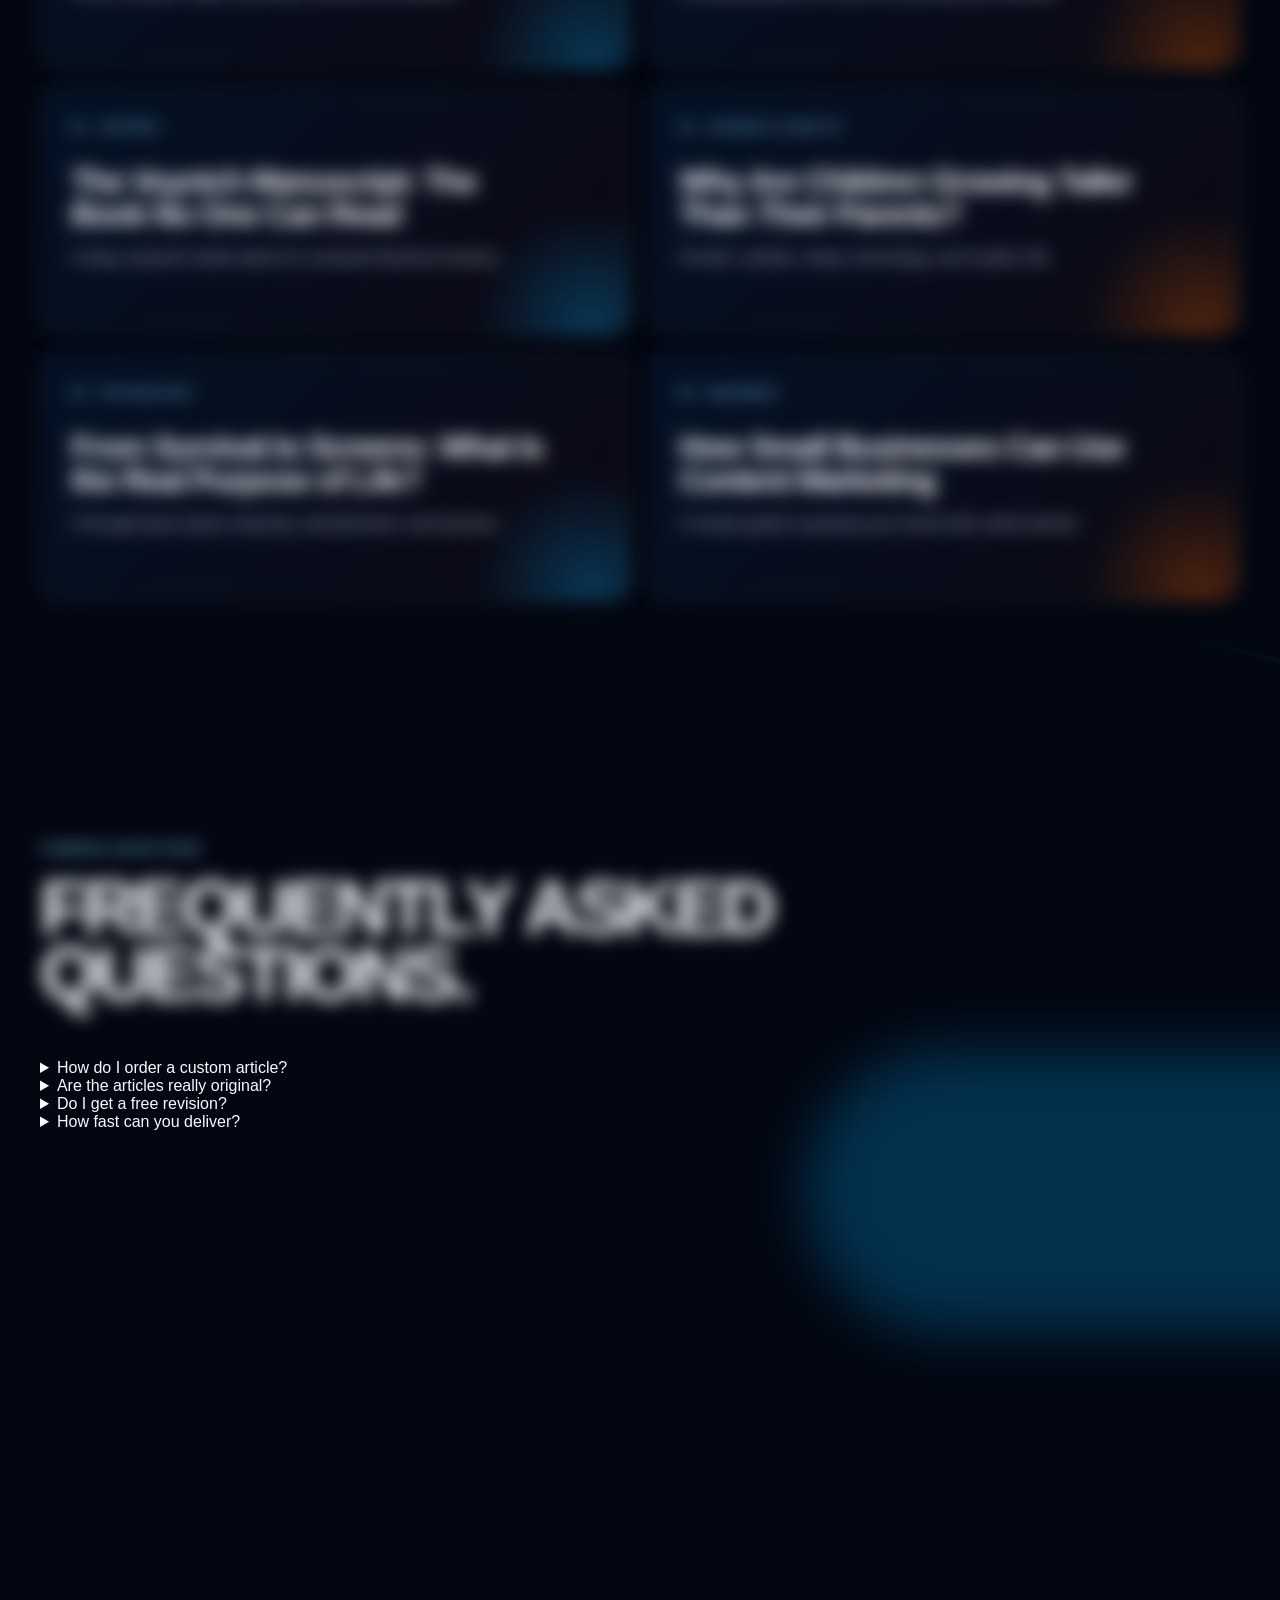
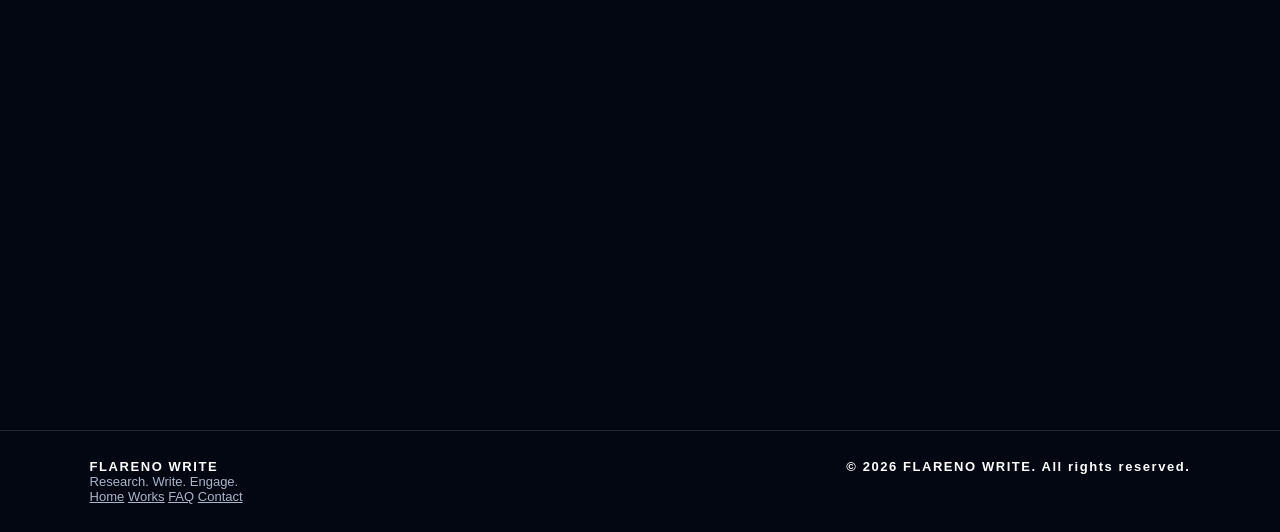
==== commit c6b21cc6: "Update index.html" ====
--- a/index.html
+++ b/index.html
@@ -5,7 +5,7 @@
   <meta name="viewport" content="width=device-width, initial-scale=1.0" />
   <meta
     name="description"
-    content="FLARENO WRITE creates clear, original, research-based articles."
+    content="FLARENO WRITE creates clear, original, research-based articles. Read free articles or hire me for custom work."
   />
   <title>FLARENO WRITE | Research. Write. Engage.</title>
 
@@ -13,7 +13,9 @@
 </head>
 
 <body>
-  <!-- First-loading cinematic screen -->
+  <!-- ==========================================
+       PRELOADER (CINEMATIC SCREEN)
+  =========================================== -->
   <div class="preloader" id="preloader" aria-label="Loading FLARENO WRITE">
     <div class="energy energy-orange"></div>
     <div class="energy energy-blue"></div>
@@ -31,29 +33,34 @@
     </div>
   </div>
 
-  <!-- Main website -->
+  <!-- ==========================================
+       MAIN WEBSITE
+  =========================================== -->
   <main class="site" id="site">
     <div class="site-energy site-orange" aria-hidden="true"></div>
     <div class="site-energy site-blue" aria-hidden="true"></div>
 
+    <!-- NAVBAR -->
     <header class="navbar">
       <a class="mini-brand" href="#home" aria-label="FLARENO WRITE home">
-        <img src="images/flareno-logo.jpg" alt="" />
+        <img src="images/flareno-logo.jpg" alt="Logo" />
         <span>FLARENO <b>WRITE</b></span>
       </a>
 
-      <!-- ADDED HAMBURGER BUTTON HERE -->
+      <!-- HAMBURGER BUTTON FOR MOBILE -->
       <button class="hamburger" id="hamburger" aria-label="Toggle menu">
         <span></span>
         <span></span>
         <span></span>
       </button>
 
-      <!-- CHANGED SHOP TO WORKS, AND ADDED id="nav-links" -->
+      <!-- NAVIGATION LINKS -->
       <nav class="nav-links" id="nav-links" aria-label="Main navigation">
         <a href="#home">Home</a>
         <a href="#process">Process</a>
+        <a href="#about">About</a>
         <a href="#works">Works</a>
+        <a href="#faq">FAQ</a>
         <a href="#contact">Contact</a>
       </nav>
 
@@ -67,6 +74,7 @@
       </a>
     </header>
 
+    <!-- HERO SECTION -->
     <section class="hero" id="home">
       <div class="hero-copy">
         <p class="eyebrow">FLARENO WRITE · ARTICLE WRITING SERVICE</p>
@@ -78,13 +86,12 @@
 
         <p class="hero-text">
           Clear, original, research-based articles that turn difficult ideas
-          into content people want to read.
+          into content people want to read. Whether you need blog posts, 
+          website copy, or deep-dive research, I write words that engage.
         </p>
 
         <div class="hero-buttons">
-          <!-- CHANGED BUTTON TO SCROLL TO WORKS -->
           <a class="button button-primary" href="#works">Read Free Works</a>
-
           <a
             class="button button-outline"
             href="https://wa.me/918838969397?text=Hi%20FLARENO%20WRITE%2C%20I%20would%20like%20to%20order%20an%20article."
@@ -96,7 +103,7 @@
         </div>
       </div>
 
-      <!-- This is your “portal” style motion card -->
+      <!-- THE FLARENO METHOD PORTAL -->
       <div class="story-portal" id="storyPortal">
         <div class="portal-border"></div>
         <div class="portal-glow portal-glow-orange"></div>
@@ -104,7 +111,6 @@
 
         <div class="portal-content">
           <p class="portal-small">THE FLARENO METHOD</p>
-
           <p class="portal-flow">
             <span>SPARK</span>
             <i>→</i>
@@ -114,9 +120,7 @@
             <i>→</i>
             <span>ENGAGE</span>
           </p>
-
           <div class="portal-line"></div>
-
           <p class="portal-description">
             Good writing begins with an idea and ends when someone understands,
             remembers, or feels something.
@@ -125,6 +129,7 @@
       </div>
     </section>
 
+    <!-- PROCESS SECTION -->
     <section class="process section" id="process">
       <div class="section-heading">
         <p class="eyebrow">HOW I WORK</p>
@@ -135,61 +140,160 @@
         <article class="process-card">
           <span class="step-number">01</span>
           <h3>Spark</h3>
-          <p>You send your topic, audience, word count, and deadline.</p>
+          <p>You send your topic, audience, word count, and deadline. We align on the goal before writing begins.</p>
         </article>
 
         <article class="process-card">
           <span class="step-number">02</span>
           <h3>Research</h3>
-          <p>I organize reliable information and find the best angle.</p>
+          <p>I organize reliable information, find credible sources, and discover the best angle for your audience.</p>
         </article>
 
         <article class="process-card">
           <span class="step-number">03</span>
           <h3>Write</h3>
-          <p>I create a clear, structured, and easy-to-read article.</p>
+          <p>I create a clear, structured, and easy-to-read article with smooth transitions and perfect grammar.</p>
         </article>
 
         <article class="process-card">
           <span class="step-number">04</span>
           <h3>Engage</h3>
-          <p>You receive useful content designed for real readers.</p>
+          <p>You receive useful content designed for real readers, plus one small revision to make sure it fits perfectly.</p>
         </article>
       </div>
     </section>
 
+    <!-- NEW: ABOUT ME SECTION -->
+    <section class="about section" id="about">
+      <div class="section-heading">
+        <p class="eyebrow">ABOUT ME</p>
+        <h2>WORDS WITH A PURPOSE.</h2>
+      </div>
+
+      <div class="about-grid">
+        <div class="about-card">
+          <h3>Hi, I'm the writer behind FLARENO WRITE.</h3>
+          <p>
+            I believe that good writing isn't just about using big words. It's about clarity. 
+            It's about taking a complex, difficult idea and turning it into something that 
+            a busy reader can understand in minutes.
+          </p>
+          <p>
+            I specialize in research-based articles, educational content, and tech explainers. 
+            Whether you are a student, a blogger, or a business owner, I help you connect with 
+            your audience through clear, original writing.
+          </p>
+        </div>
+        <div class="about-stats">
+          <div class="stat-box">
+            <h4>100%</h4>
+            <p>Original Content</p>
+          </div>
+          <div class="stat-box">
+            <h4>24h</h4>
+            <p>Fast Turnaround</p>
+          </div>
+          <div class="stat-box">
+            <h4>1x</h4>
+            <p>Free Revision</p>
+          </div>
+        </div>
+      </div>
+    </section>
+
+    <!-- FREE WORKS SECTION -->
     <section class="samples section" id="works">
       <div class="section-heading">
         <p class="eyebrow">FREE WORKS</p>
         <h2>READ MY ARTICLES FOR FREE.</h2>
+        <p class="shop-intro" style="margin-top: 20px;">
+          Browse my portfolio. All links below open directly in Google Docs, so you can read the full article without paying anything.
+        </p>
       </div>
 
       <div class="sample-grid">
-        <!-- ARTICLE 1 (PASTE LINK HERE) -->
+        <!-- ARTICLE 1 -->
         <a class="sample-card" href="PASTE_YOUR_GOOGLE_DOC_LINK_HERE" target="_blank">
           <span>01 · EDUCATION</span>
           <h3>5 Simple Study Habits That Can Change the Way You Learn</h3>
           <p>Focus, revision, sleep, and better routines for students.</p>
         </a>
 
-        <!-- ARTICLE 2 (PASTE LINK HERE) -->
+        <!-- ARTICLE 2 -->
         <a class="sample-card" href="PASTE_YOUR_GOOGLE_DOC_LINK_HERE" target="_blank">
           <span>02 · AI & TECH</span>
           <h3>5 Free AI Tools Every Student Should Try</h3>
           <p>A practical guide to AI tools for learning and creativity.</p>
         </a>
         
-        <!-- YOU CAN COPY AND PASTE THE <a> BLOCK ABOVE TO ADD MORE ARTICLES -->
-      </div>
-    </section>
-
+        <!-- ARTICLE 3 -->
+        <a class="sample-card" href="PASTE_YOUR_GOOGLE_DOC_LINK_HERE" target="_blank">
+          <span>03 · HISTORY</span>
+          <h3>The Voynich Manuscript: The Book No One Can Read</h3>
+          <p>A deep research article about an unsolved historical mystery.</p>
+        </a>
+
+        <!-- ARTICLE 4 -->
+        <a class="sample-card" href="PASTE_YOUR_GOOGLE_DOC_LINK_HERE" target="_blank">
+          <span>04 · SCIENCE & HEALTH</span>
+          <h3>Why Are Children Growing Taller Than Their Parents?</h3>
+          <p>Growth, nutrition, sleep, technology, and modern life.</p>
+        </a>
+
+        <!-- ARTICLE 5 -->
+        <a class="sample-card" href="PASTE_YOUR_GOOGLE_DOC_LINK_HERE" target="_blank">
+          <span>05 · PSYCHOLOGY</span>
+          <h3>From Survival to Screens: What Is the Real Purpose of Life?</h3>
+          <p>A thought piece about meaning, entertainment, and purpose.</p>
+        </a>
+
+        <!-- ARTICLE 6 -->
+        <a class="sample-card" href="PASTE_YOUR_GOOGLE_DOC_LINK_HERE" target="_blank">
+          <span>06 · BUSINESS</span>
+          <h3>How Small Businesses Can Use Content Marketing</h3>
+          <p>A simple guide to growing your brand with useful articles.</p>
+        </a>
+      </div>
+    </section>
+
+    <!-- NEW: FAQ SECTION -->
+    <section class="faq section" id="faq">
+      <div class="section-heading">
+        <p class="eyebrow">COMMON QUESTIONS</p>
+        <h2>FREQUENTLY ASKED QUESTIONS.</h2>
+      </div>
+
+      <div class="faq-grid">
+        <details class="faq-item">
+          <summary>How do I order a custom article?</summary>
+          <p>Click the "Start a Project" button or message me on WhatsApp. Send me your topic, word count, and deadline. I will confirm the price and start writing.</p>
+        </details>
+
+        <details class="faq-item">
+          <summary>Are the articles really original?</summary>
+          <p>Yes, 100%. Every article is written from scratch after proper research. I do not use AI to generate bulk text, and I do not copy from other websites.</p>
+        </details>
+
+        <details class="faq-item">
+          <summary>Do I get a free revision?</summary>
+          <p>Yes. For custom orders, I include one round of small revisions (like fixing a sentence or adding a paragraph). Bigger changes may cost extra.</p>
+        </details>
+
+        <details class="faq-item">
+          <summary>How fast can you deliver?</summary>
+          <p>For a 500-word article, I can usually deliver within 24 hours. For longer or research-heavy articles (1000+ words), I need 2 to 3 days.</p>
+        </details>
+      </div>
+    </section>
+
+    <!-- CONTACT / OFFER SECTION -->
     <section class="offer section" id="contact">
       <div class="offer-card">
-        <p class="eyebrow">HIRE ME FOR CUSTOM WORK</p>
-        <h2>₹99 <span>PER ARTICLE</span></h2>
+        <p class="eyebrow">READY TO START?</p>
+        <h2>₹99 <span>PER ARTICLE (LIMITED OFFER)</span></h2>
         <p>
           Original, research-based writing with clear structure, easy English,
-          and one small revision.
+          and one small revision. Get your first article today.
         </p>
 
         <div class="offer-buttons">
@@ -201,7 +305,6 @@
           >
             Start on WhatsApp
           </a>
-
           <a
             class="button button-outline"
             href="https://mail.google.com/mail/?view=cm&fs=1&to=sjspokeflarebusiness@gmail.com"
@@ -214,9 +317,23 @@
       </div>
     </section>
 
+    <!-- FOOTER -->
     <footer>
-      <p>FLARENO WRITE</p>
-      <span>Research. Write. Engage.</span>
+      <div class="footer-content">
+        <div class="footer-brand">
+          <p>FLARENO WRITE</p>
+          <span>Research. Write. Engage.</span>
+        </div>
+        <div class="footer-links">
+          <a href="#home">Home</a>
+          <a href="#works">Works</a>
+          <a href="#faq">FAQ</a>
+          <a href="#contact">Contact</a>
+        </div>
+      </div>
+      <div class="footer-bottom">
+        <p>&copy; 2026 FLARENO WRITE. All rights reserved.</p>
+      </div>
     </footer>
   </main>
 
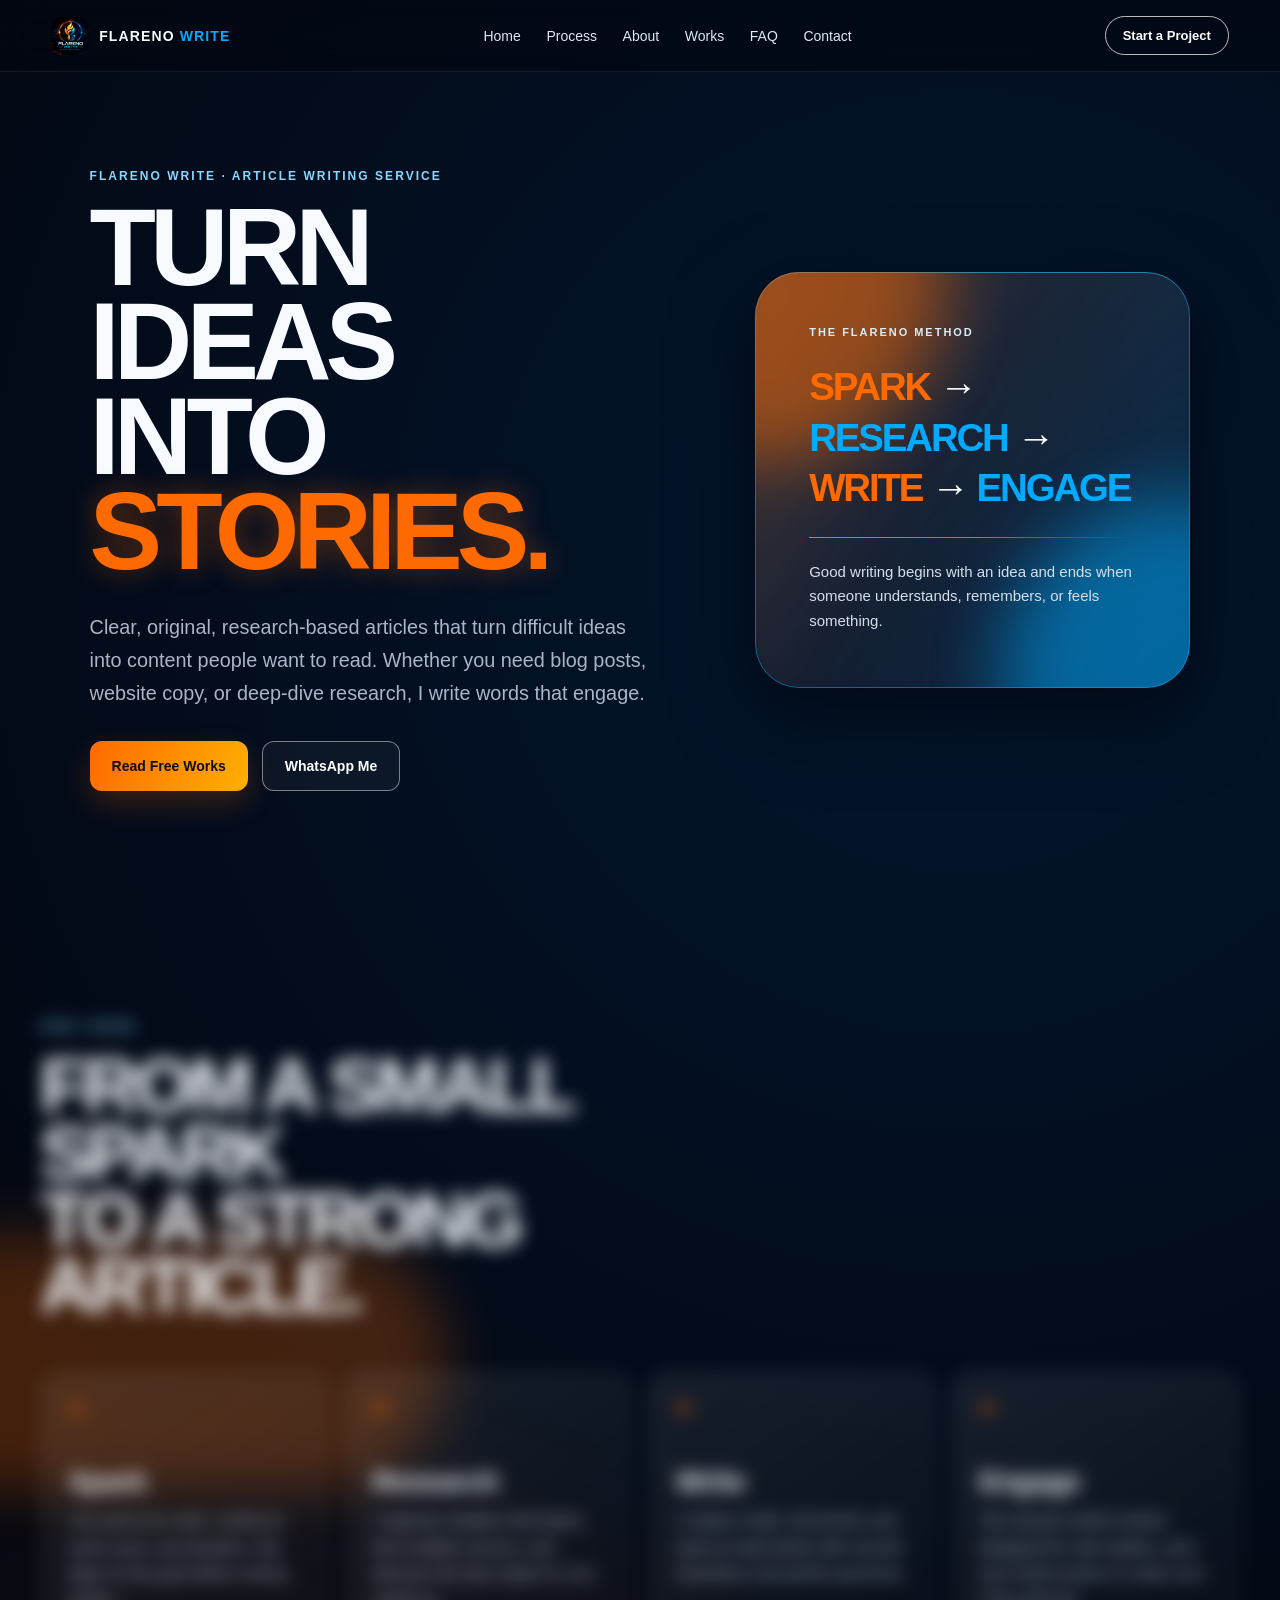
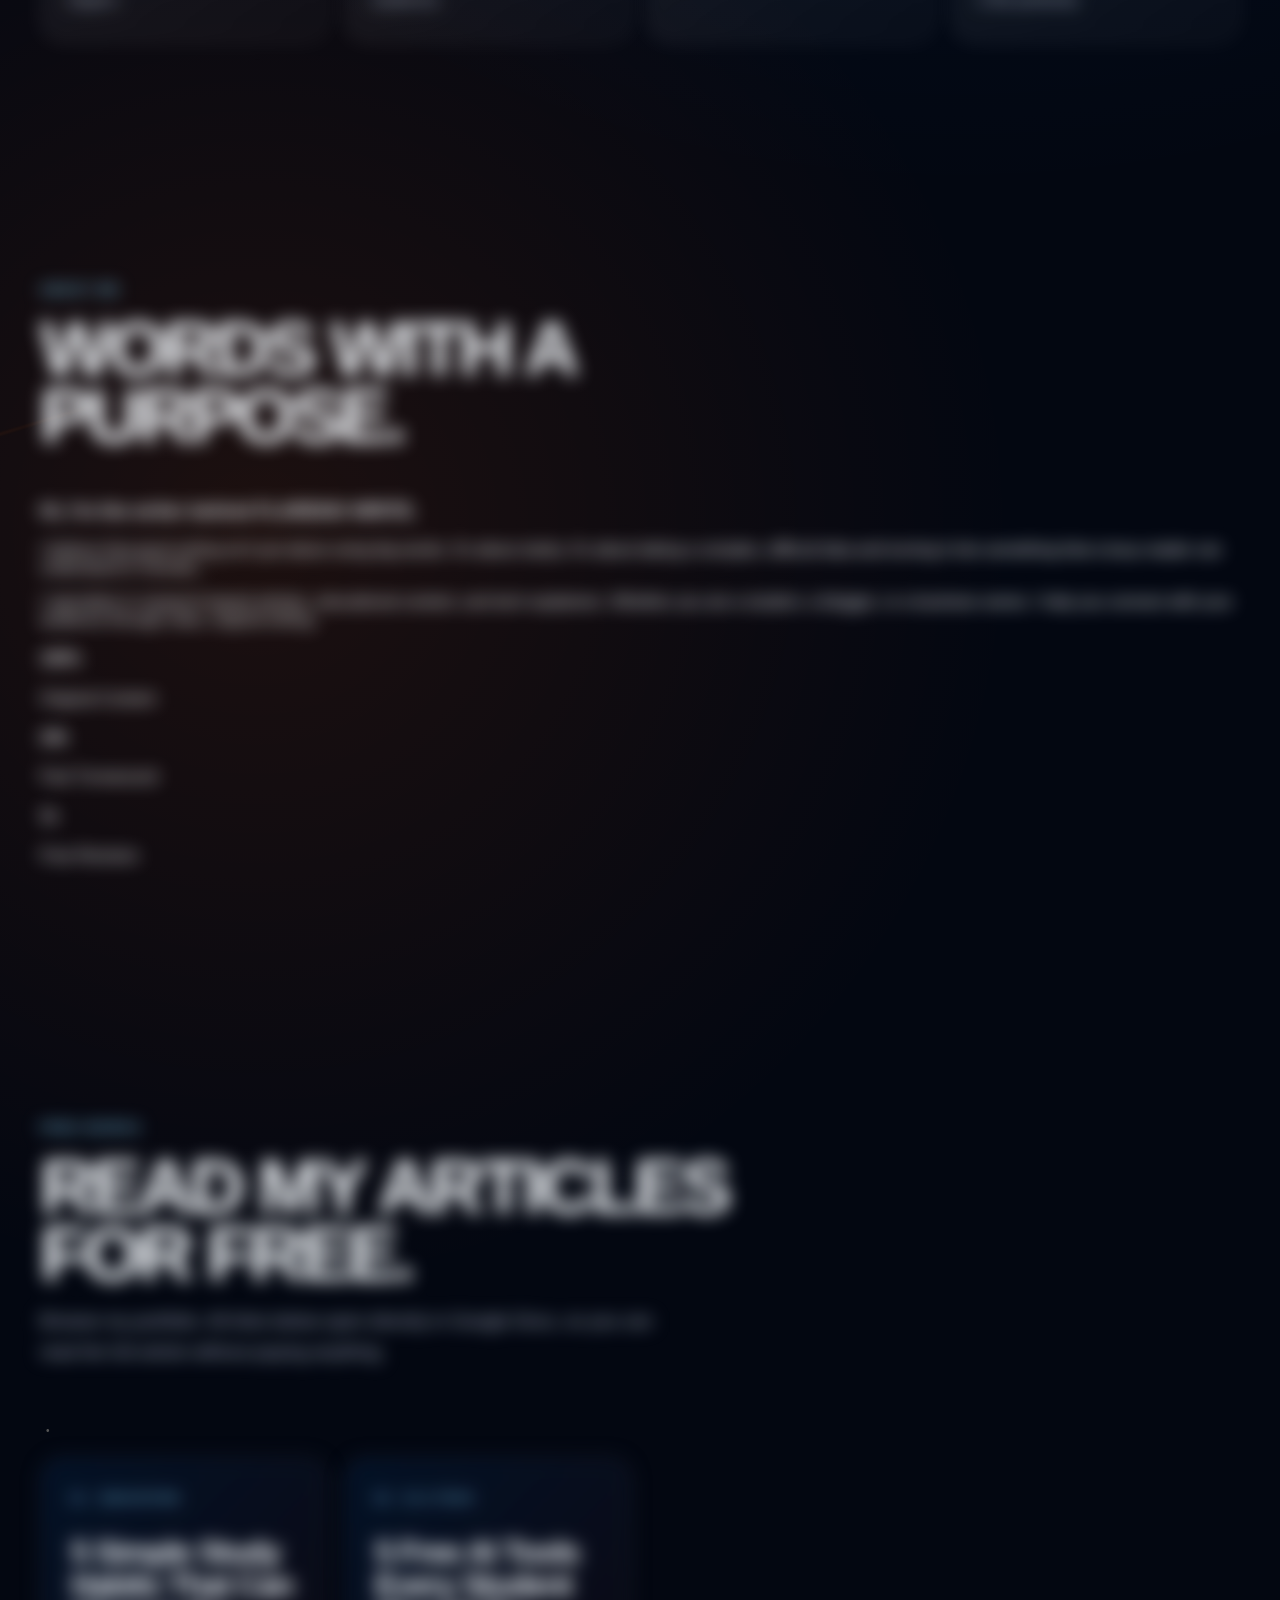
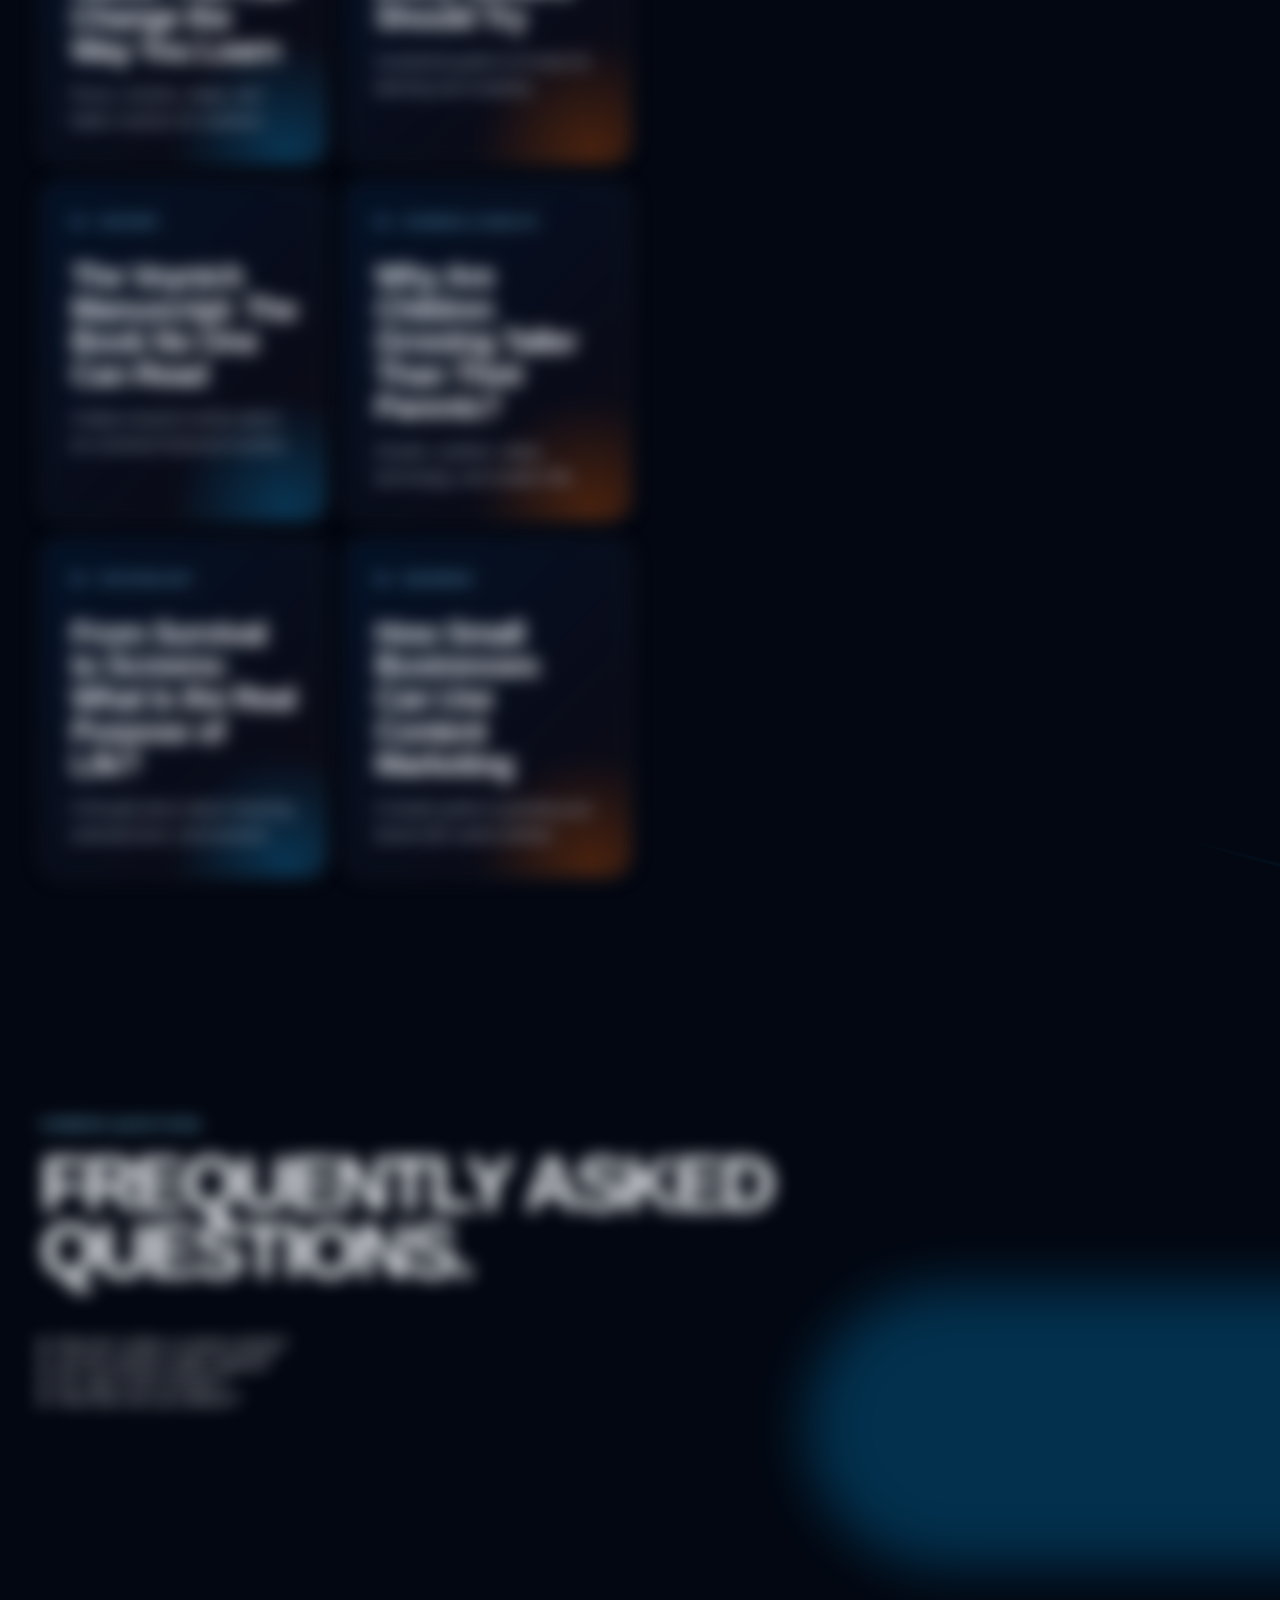
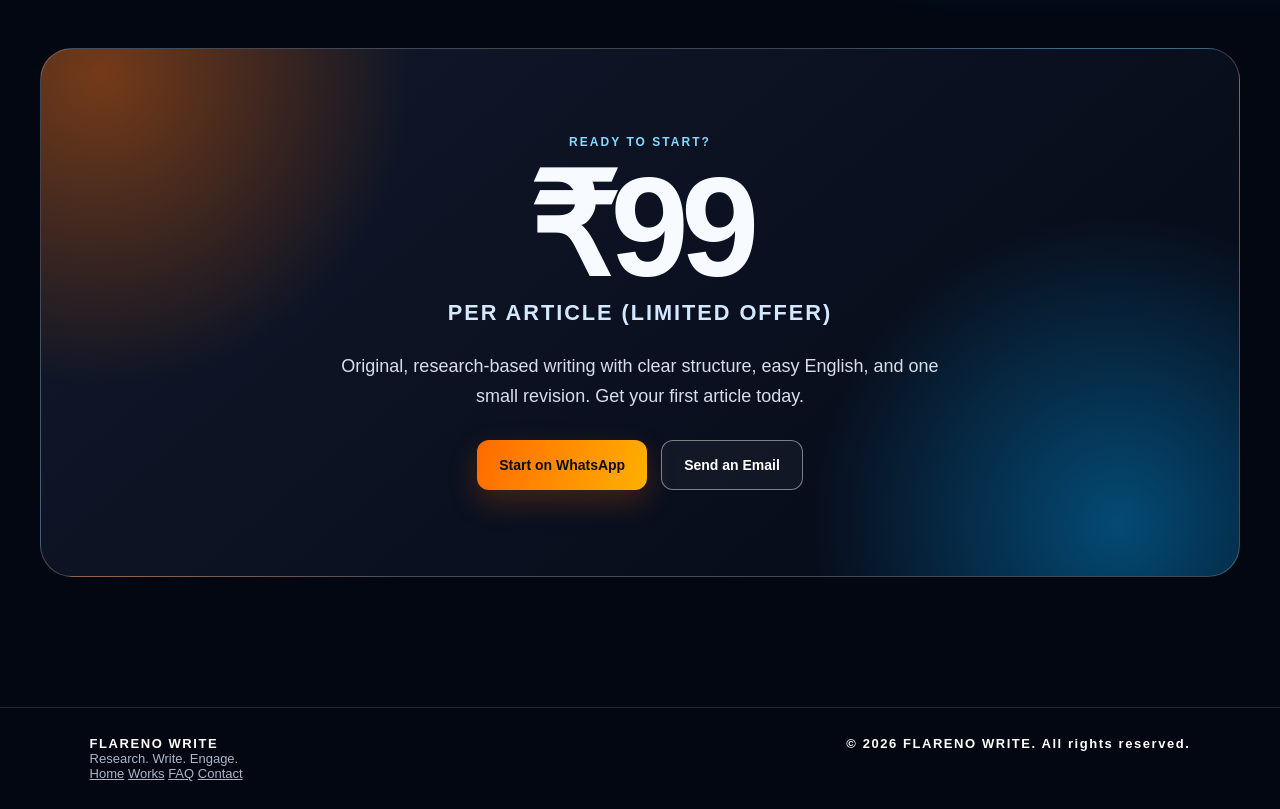
==== commit f5ca7250: "Update index.html" ====
--- a/index.html
+++ b/index.html
@@ -211,6 +211,28 @@
         </p>
       </div>
 
+      <!-- SECRET ADMIN FORM (HIDDEN BY DEFAULT) -->
+      <div id="adminPanel" style="display: none; background: rgba(255,255,255,0.05); padding: 30px; border-radius: 20px; margin-bottom: 40px; border: 1px solid var(--line);">
+        <h3 style="margin-top: 0; color: var(--orange);">Add New Article</h3>
+        <form id="addArticleForm" style="display: grid; gap: 15px;">
+          <input type="password" id="adminPass" placeholder="Enter Secret Password" style="padding: 12px; border-radius: 8px; border: 1px solid var(--line); background: #000; color: white;" required />
+          
+          <div id="articleFields" style="display: none; gap: 15px; grid-template-columns: 1fr;">
+            <input type="text" id="newCategory" placeholder="Category (e.g., 07 · SCIENCE)" style="padding: 12px; border-radius: 8px; border: 1px solid var(--line); background: #000; color: white;" required />
+            <input type="text" id="newTitle" placeholder="Article Title" style="padding: 12px; border-radius: 8px; border: 1px solid var(--line); background: #000; color: white;" required />
+            <input type="text" id="newDesc" placeholder="Short Description" style="padding: 12px; border-radius: 8px; border: 1px solid var(--line); background: #000; color: white;" required />
+            <input type="url" id="newLink" placeholder="Google Doc Link (https://...)" style="padding: 12px; border-radius: 8px; border: 1px solid var(--line); background: #000; color: white;" required />
+            <button type="submit" class="button button-primary">Add Article to Website</button>
+          </div>
+        </form>
+        <p id="adminMessage" style="color: #8ee9ba; margin-top: 10px;"></p>
+      </div>
+      
+      <!-- Add a secret button to open the admin panel -->
+      <button id="openAdmin" style="background: none; border: none; color: #555; font-size: 10px; cursor: pointer; margin-bottom: 20px;">•</button>
+
+      <div class="sample-grid" id="worksGrid">
+      
       <div class="sample-grid">
         <!-- ARTICLE 1 -->
         <a class="sample-card" href="PASTE_YOUR_GOOGLE_DOC_LINK_HERE" target="_blank">
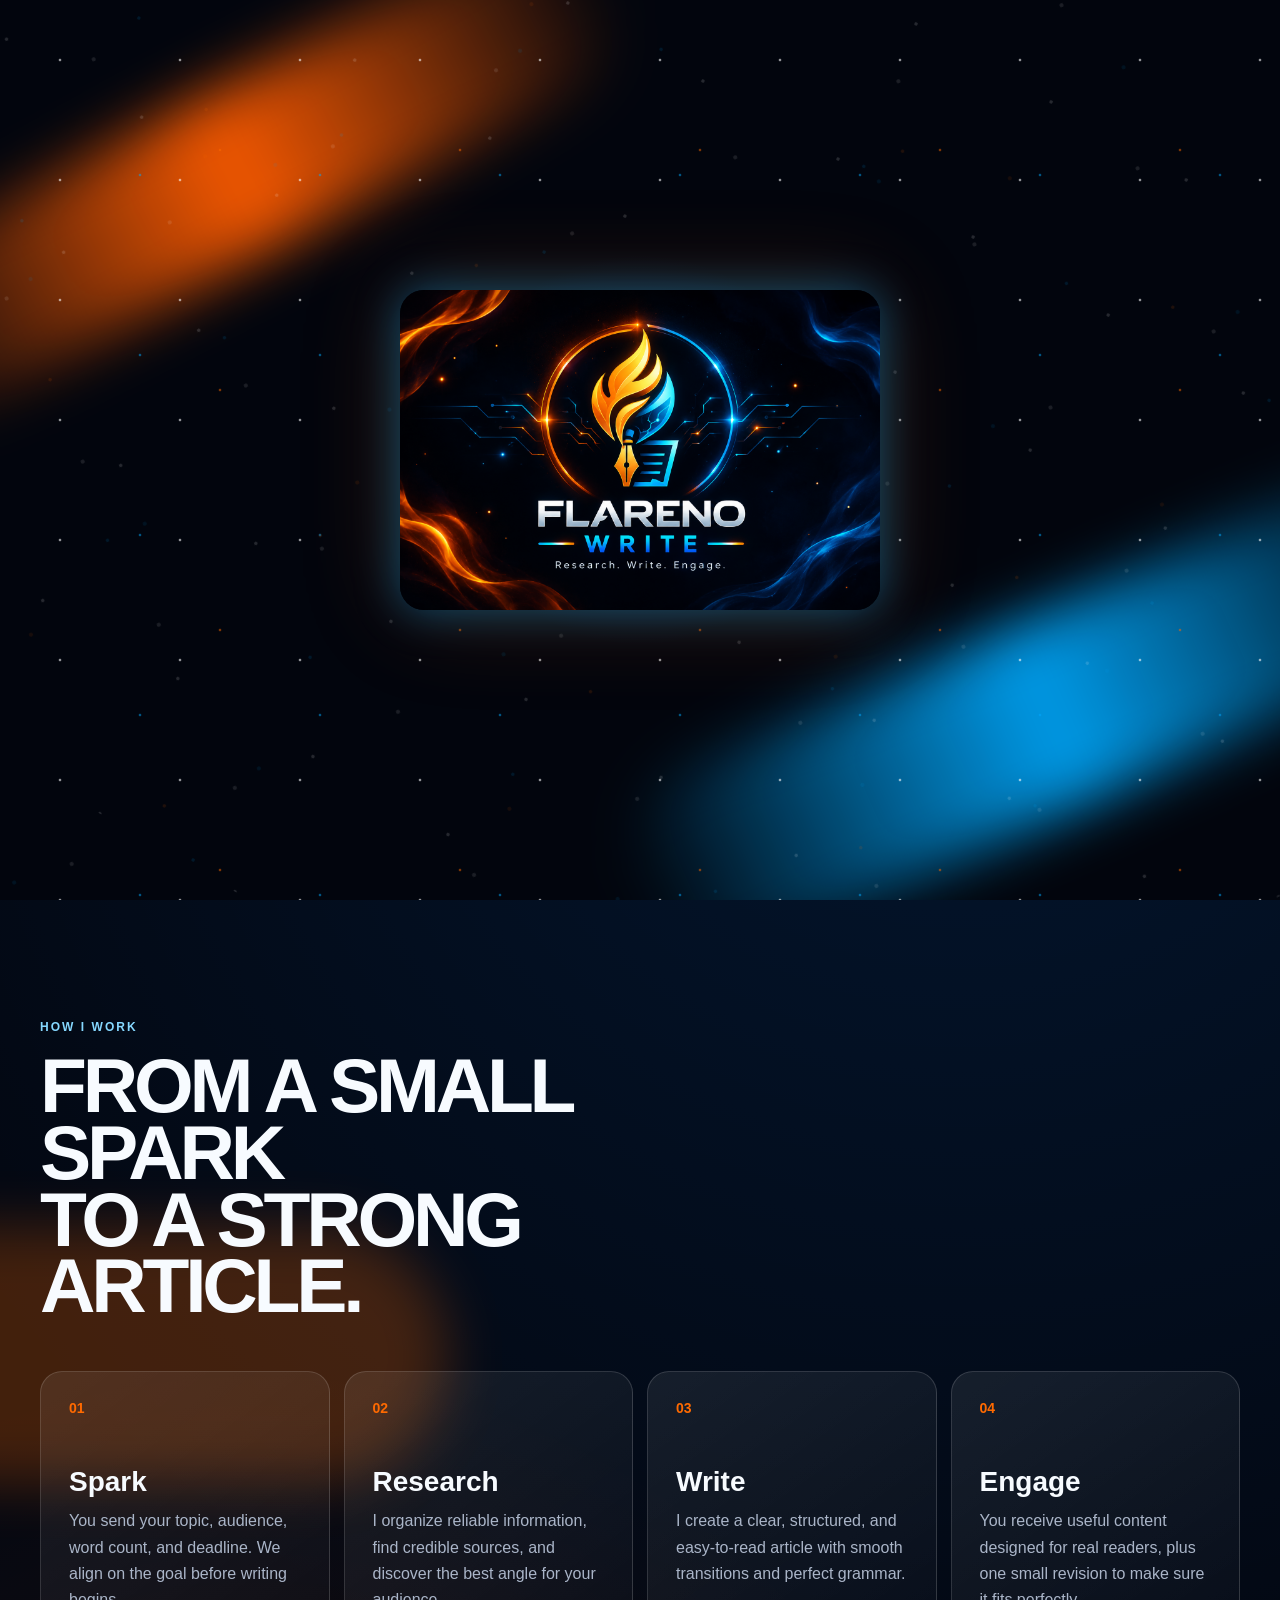
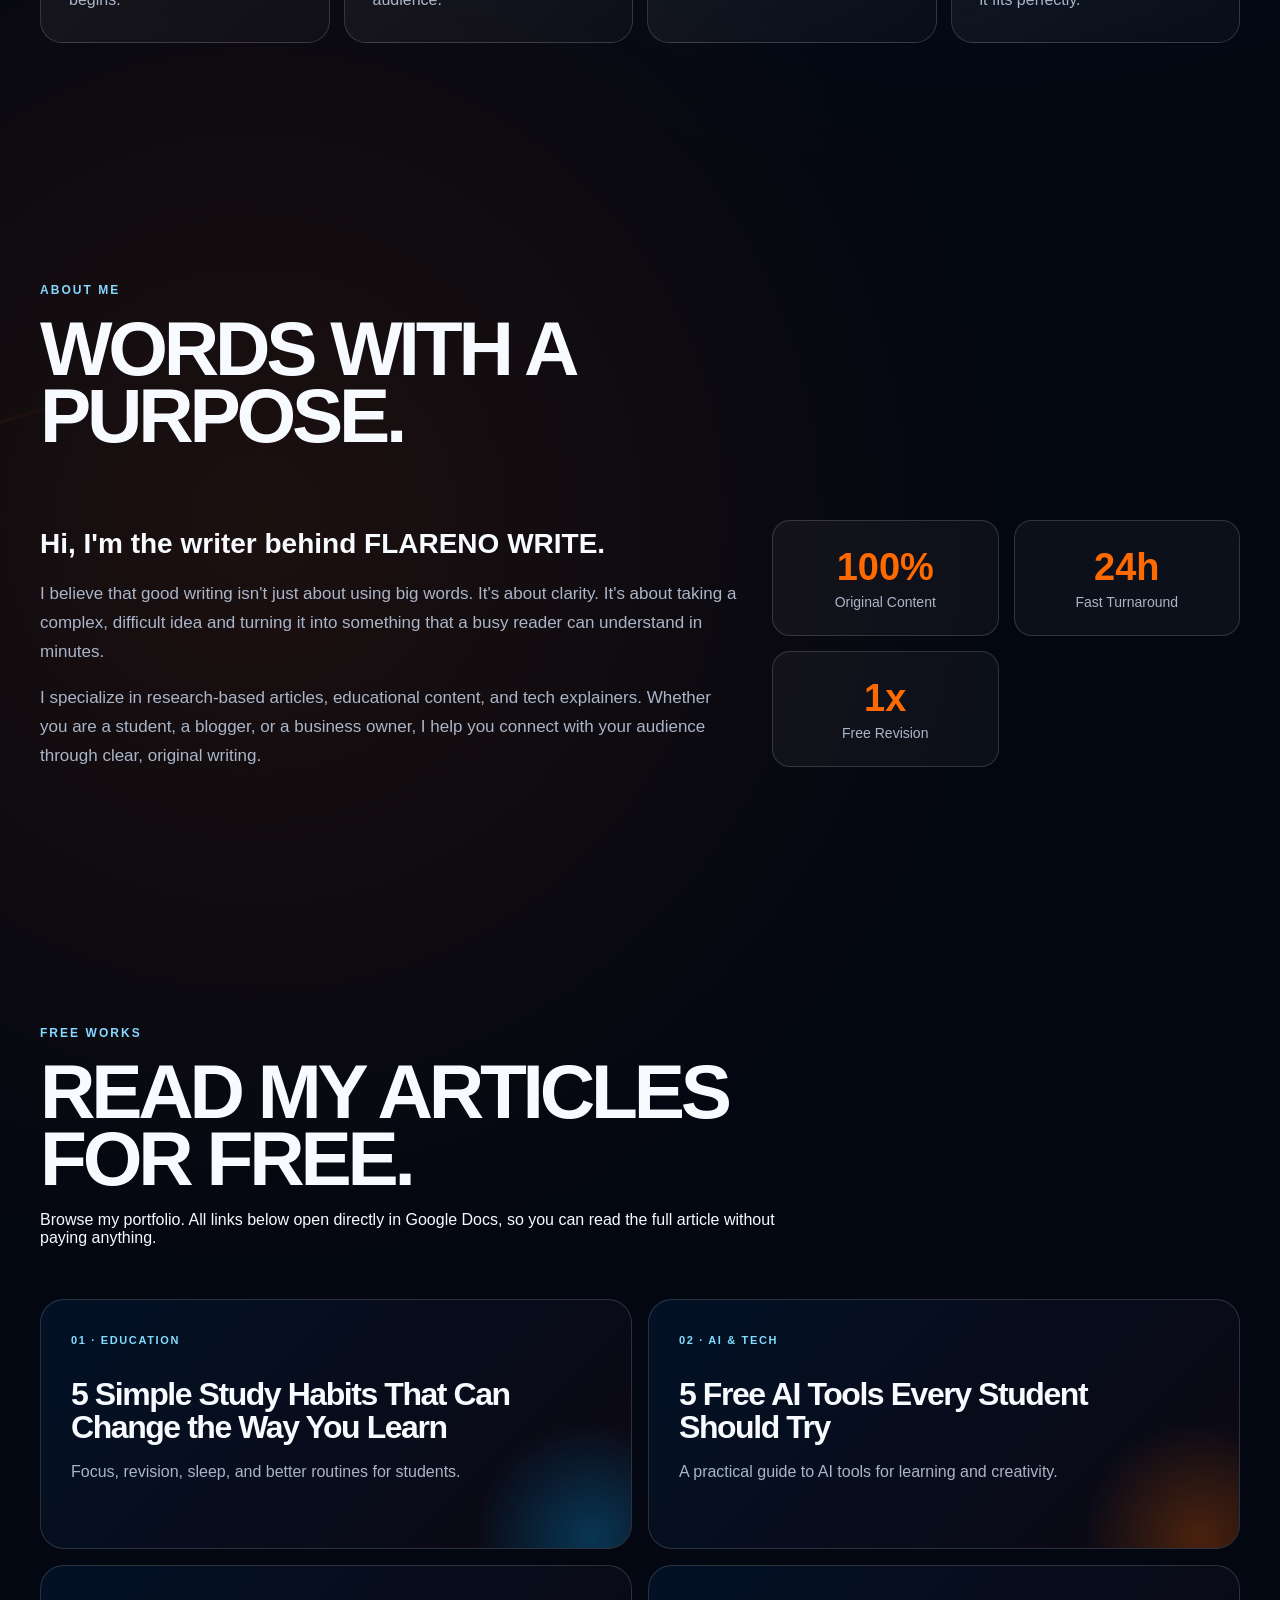
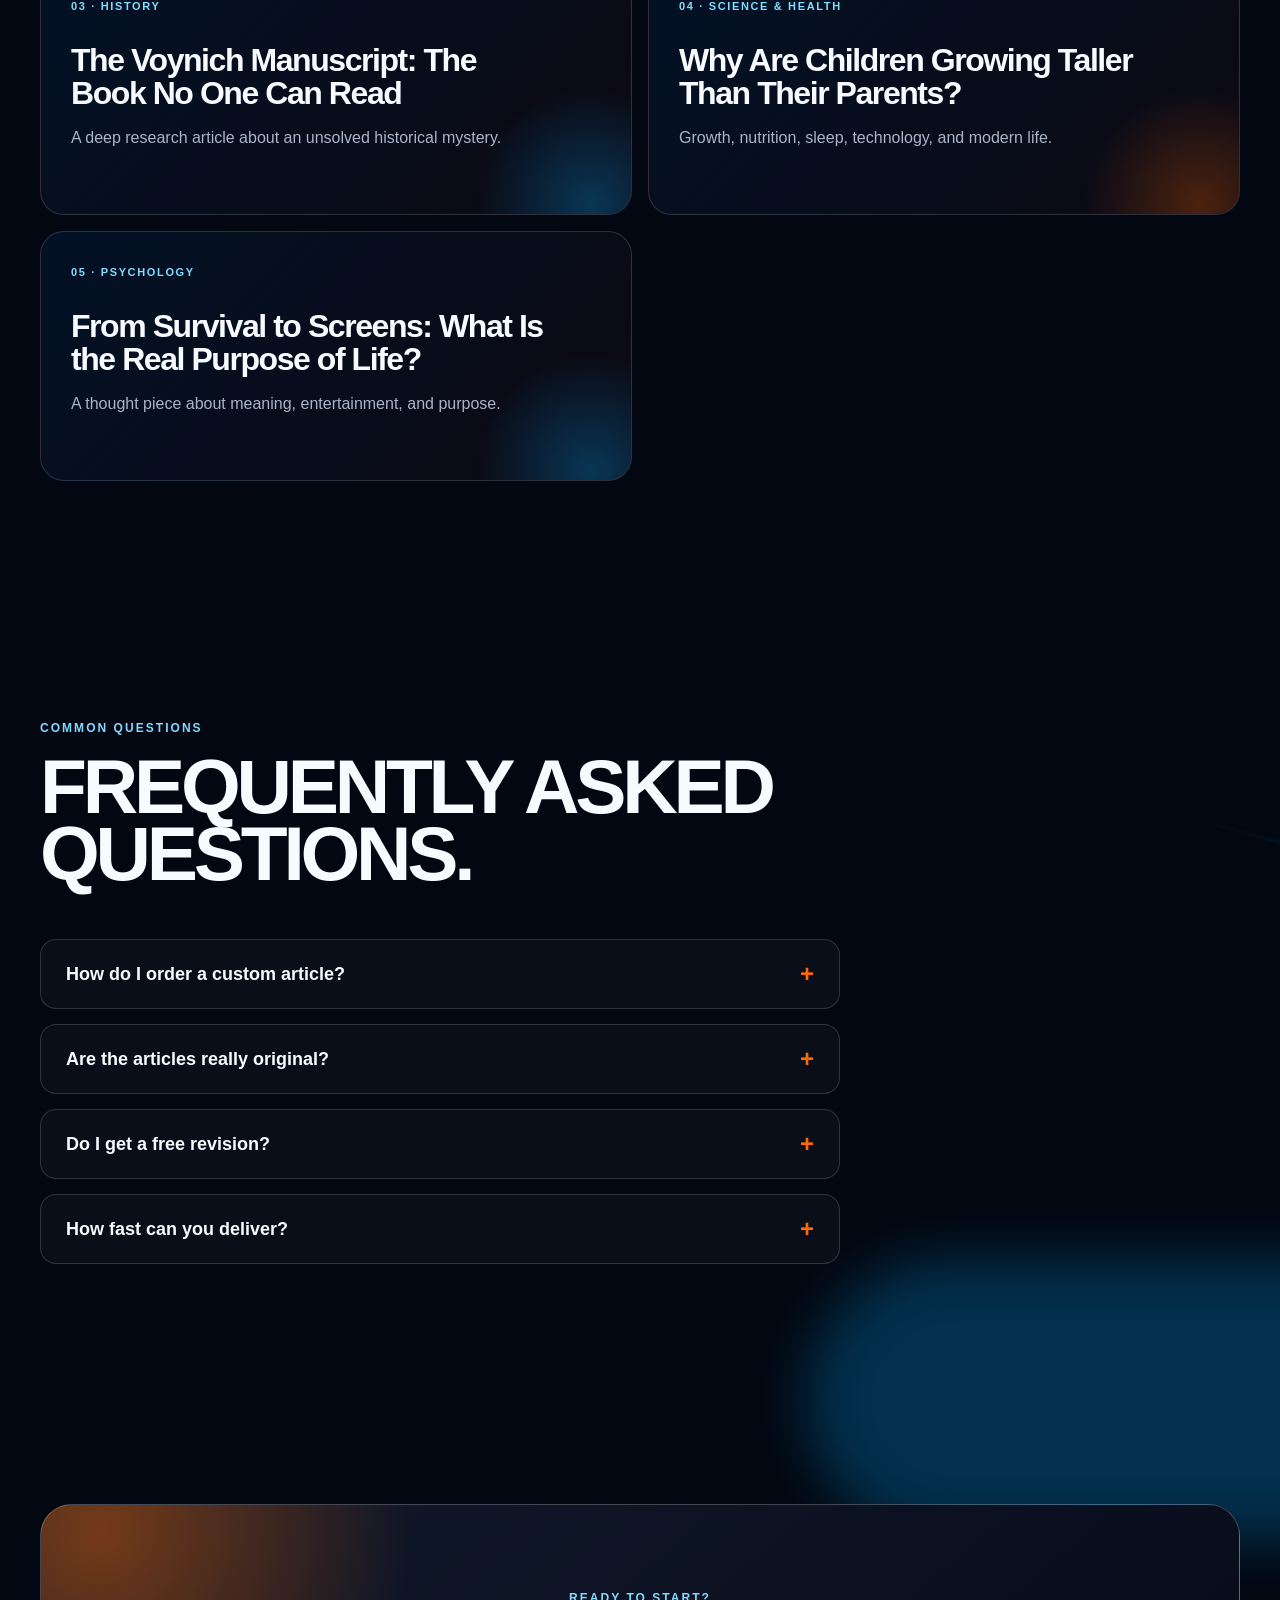
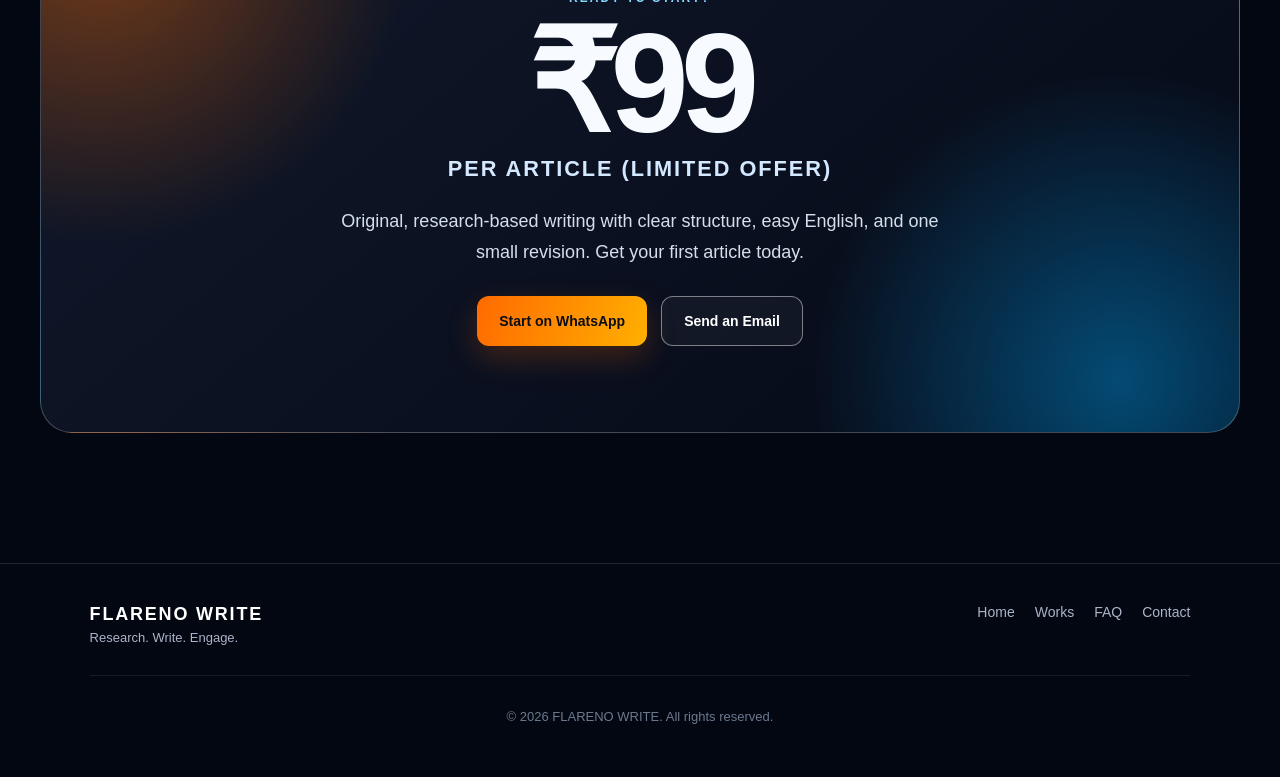
==== commit 96fb61a5: "Update index.html" ====
--- a/index.html
+++ b/index.html
@@ -201,7 +201,7 @@
       </div>
     </section>
 
-    <!-- FREE WORKS SECTION -->
+       <!-- FREE WORKS SECTION -->
     <section class="samples section" id="works">
       <div class="section-heading">
         <p class="eyebrow">FREE WORKS</p>
@@ -211,69 +211,40 @@
         </p>
       </div>
 
-      <!-- SECRET ADMIN FORM (HIDDEN BY DEFAULT) -->
-      <div id="adminPanel" style="display: none; background: rgba(255,255,255,0.05); padding: 30px; border-radius: 20px; margin-bottom: 40px; border: 1px solid var(--line);">
-        <h3 style="margin-top: 0; color: var(--orange);">Add New Article</h3>
-        <form id="addArticleForm" style="display: grid; gap: 15px;">
-          <input type="password" id="adminPass" placeholder="Enter Secret Password" style="padding: 12px; border-radius: 8px; border: 1px solid var(--line); background: #000; color: white;" required />
-          
-          <div id="articleFields" style="display: none; gap: 15px; grid-template-columns: 1fr;">
-            <input type="text" id="newCategory" placeholder="Category (e.g., 07 · SCIENCE)" style="padding: 12px; border-radius: 8px; border: 1px solid var(--line); background: #000; color: white;" required />
-            <input type="text" id="newTitle" placeholder="Article Title" style="padding: 12px; border-radius: 8px; border: 1px solid var(--line); background: #000; color: white;" required />
-            <input type="text" id="newDesc" placeholder="Short Description" style="padding: 12px; border-radius: 8px; border: 1px solid var(--line); background: #000; color: white;" required />
-            <input type="url" id="newLink" placeholder="Google Doc Link (https://...)" style="padding: 12px; border-radius: 8px; border: 1px solid var(--line); background: #000; color: white;" required />
-            <button type="submit" class="button button-primary">Add Article to Website</button>
-          </div>
-        </form>
-        <p id="adminMessage" style="color: #8ee9ba; margin-top: 10px;"></p>
-      </div>
-      
-      <!-- Add a secret button to open the admin panel -->
-      <button id="openAdmin" style="background: none; border: none; color: #555; font-size: 10px; cursor: pointer; margin-bottom: 20px;">•</button>
-
-      <div class="sample-grid" id="worksGrid">
-      
       <div class="sample-grid">
         <!-- ARTICLE 1 -->
-        <a class="sample-card" href="PASTE_YOUR_GOOGLE_DOC_LINK_HERE" target="_blank">
+        <a class="sample-card" href="https://docs.google.com/document/d/1-WY5HjtAYXno0XNDGIVPNWvCbXFxVnLN-AGO6ZG-iu8/edit?usp=sharing" target="_blank">
           <span>01 · EDUCATION</span>
           <h3>5 Simple Study Habits That Can Change the Way You Learn</h3>
           <p>Focus, revision, sleep, and better routines for students.</p>
         </a>
 
         <!-- ARTICLE 2 -->
-        <a class="sample-card" href="PASTE_YOUR_GOOGLE_DOC_LINK_HERE" target="_blank">
+        <a class="sample-card" href="https://docs.google.com/document/d/1ukT7m1NoRZlz-_-XBiDzNaUbd_TZPJtUCuwP0-hGWGg/edit?usp=sharing" target="_blank">
           <span>02 · AI & TECH</span>
           <h3>5 Free AI Tools Every Student Should Try</h3>
           <p>A practical guide to AI tools for learning and creativity.</p>
         </a>
         
         <!-- ARTICLE 3 -->
-        <a class="sample-card" href="PASTE_YOUR_GOOGLE_DOC_LINK_HERE" target="_blank">
+        <a class="sample-card" href="https://docs.google.com/document/d/1nhXO0qA2Z1umknFeFKBx_STA4wLFQypqcp5KheFynAA/edit?usp=sharing" target="_blank">
           <span>03 · HISTORY</span>
           <h3>The Voynich Manuscript: The Book No One Can Read</h3>
           <p>A deep research article about an unsolved historical mystery.</p>
         </a>
 
         <!-- ARTICLE 4 -->
-        <a class="sample-card" href="PASTE_YOUR_GOOGLE_DOC_LINK_HERE" target="_blank">
+        <a class="sample-card" href="https://docs.google.com/document/d/1WlFKlz-s5z09qT1ESMeJd4WdVo7VaFV4fT0Mt2_UD0E/edit?usp=sharing" target="_blank">
           <span>04 · SCIENCE & HEALTH</span>
           <h3>Why Are Children Growing Taller Than Their Parents?</h3>
           <p>Growth, nutrition, sleep, technology, and modern life.</p>
         </a>
 
         <!-- ARTICLE 5 -->
-        <a class="sample-card" href="PASTE_YOUR_GOOGLE_DOC_LINK_HERE" target="_blank">
+        <a class="sample-card" href="https://docs.google.com/document/d/1KU6VOoOTrWuqKX_AzzNj1EMQc9daf4AsnRRu55pULZg/edit?usp=sharing" target="_blank">
           <span>05 · PSYCHOLOGY</span>
           <h3>From Survival to Screens: What Is the Real Purpose of Life?</h3>
           <p>A thought piece about meaning, entertainment, and purpose.</p>
-        </a>
-
-        <!-- ARTICLE 6 -->
-        <a class="sample-card" href="PASTE_YOUR_GOOGLE_DOC_LINK_HERE" target="_blank">
-          <span>06 · BUSINESS</span>
-          <h3>How Small Businesses Can Use Content Marketing</h3>
-          <p>A simple guide to growing your brand with useful articles.</p>
         </a>
       </div>
     </section>
--- a/style.css
+++ b/style.css
@@ -33,6 +33,9 @@
   color: inherit;
 }
 
+/* =========================================
+   PRELOADER
+   ========================================= */
 .preloader {
   position: fixed;
   inset: 0;
@@ -93,6 +96,9 @@
   animation: loader-leaving 0.7s cubic-bezier(0.22, 1, 0.36, 1) forwards;
 }
 
+/* =========================================
+   BACKGROUND ANIMATIONS & ENERGY
+   ========================================= */
 .energy,
 .site-energy {
   position: absolute;
@@ -160,6 +166,61 @@
     var(--bg);
 }
 
+/* Background Lines */
+.site::before,
+.site::after {
+  position: absolute;
+  z-index: 1;
+  width: 70vw;
+  height: 2px;
+  content: "";
+  pointer-events: none;
+  opacity: 0.35;
+  filter: blur(1px);
+}
+
+.site::before {
+  top: 38%;
+  left: -60vw;
+  background: linear-gradient(90deg, transparent, var(--orange), transparent);
+  transform: rotate(-17deg);
+  animation: orange-line-pass 12s linear infinite;
+}
+
+.site::after {
+  top: 74%;
+  right: -60vw;
+  background: linear-gradient(90deg, transparent, var(--blue), transparent);
+  transform: rotate(15deg);
+  animation: blue-line-pass 14s linear infinite;
+}
+
+.site-energy {
+  z-index: 0;
+  opacity: 0.25;
+}
+
+.site-orange {
+  top: 22%;
+  left: -25%;
+  width: 60vw;
+  height: 20vw;
+  background: var(--orange);
+  animation: orange-flow 10s ease-in-out infinite alternate;
+}
+
+.site-blue {
+  right: -23%;
+  bottom: 15%;
+  width: 60vw;
+  height: 22vw;
+  background: var(--blue);
+  animation: blue-flow 12s ease-in-out infinite alternate;
+}
+
+/* =========================================
+   NAVBAR & MOBILE MENU
+   ========================================= */
 .navbar {
   position: fixed;
   top: 0;
@@ -230,6 +291,60 @@
   transform: translateY(-2px);
 }
 
+/* Hamburger Menu */
+.hamburger {
+  display: none;
+  flex-direction: column;
+  gap: 6px;
+  background: none;
+  border: none;
+  cursor: pointer;
+  z-index: 101;
+}
+
+.hamburger span {
+  display: block;
+  width: 28px;
+  height: 3px;
+  background-color: white;
+  border-radius: 3px;
+  transition: 0.3s ease;
+}
+
+@media (max-width: 900px) {
+  .hamburger {
+    display: flex;
+  }
+
+  .nav-links {
+    display: none;
+    position: absolute;
+    top: 100%;
+    left: 0;
+    width: 100%;
+    background: rgba(3, 7, 17, 0.98);
+    backdrop-filter: blur(16px);
+    flex-direction: column;
+    padding: 20px;
+    border-bottom: 1px solid var(--line);
+    text-align: center;
+    box-shadow: 0 10px 30px rgba(0,0,0,0.5);
+  }
+
+  .nav-links.active {
+    display: flex; 
+  }
+  
+  .nav-links a {
+    font-size: 18px;
+    padding: 15px 0;
+    width: 100%;
+  }
+}
+
+/* =========================================
+   HERO SECTION & PORTAL
+   ========================================= */
 .hero {
   position: relative;
   display: grid;
@@ -287,6 +402,7 @@
   gap: 14px;
 }
 
+/* Buttons */
 .button {
   display: inline-flex;
   align-items: center;
@@ -321,6 +437,7 @@
   box-shadow: 0 0 24px rgba(0, 170, 255, 0.25);
 }
 
+/* Story Portal */
 .story-portal {
   position: relative;
   z-index: 2;
@@ -337,479 +454,6 @@
     inset 0 1px 0 rgba(255, 255, 255, 0.2);
   transform-style: preserve-3d;
   transition: transform 0.15s ease-out;
-}
-
-.portal-border {
-  position: absolute;
-  inset: 0;
-  border: 1px solid rgba(0, 173, 255, 0.5);
-  border-radius: inherit;
-  pointer-events: none;
-}
-
-.portal-glow {
-  position: absolute;
-  width: 360px;
-  height: 360px;
-  border-radius: 50%;
-  filter: blur(35px);
-  opacity: 0.48;
-}
-
-.portal-glow-orange {
-  top: -170px;
-  left: -170px;
-  background: var(--orange);
-  animation: glow-pulse 4s ease-in-out infinite;
-}
-
-.portal-glow-blue {
-  right: -170px;
-  bottom: -170px;
-  background: var(--blue);
-  animation: glow-pulse 4.5s ease-in-out 0.5s infinite;
-}
-
-.portal-content {
-  position: relative;
-  z-index: 2;
-  display: flex;
-  min-height: 390px;
-  flex-direction: column;
-  justify-content: center;
-  padding: clamp(28px, 5vw, 54px);
-}
-
-.portal-small {
-  margin: 0 0 28px;
-  color: #d8edf9;
-  font-size: 11px;
-  font-weight: 700;
-  letter-spacing: 0.18em;
-}
-
-.portal-flow {
-  display: flex;
-  flex-wrap: wrap;
-  gap: 9px;
-  margin: 0;
-  font-size: clamp(25px, 3vw, 43px);
-  font-weight: 800;
-  letter-spacing: -0.055em;
-  line-height: 1.08;
-}
-
-.portal-flow span:nth-of-type(odd) {
-  color: var(--orange);
-}
-
-.portal-flow span:nth-of-type(even) {
-  color: var(--blue);
-}
-
-.portal-flow i {
-  color: white;
-  font-style: normal;
-}
-
-.portal-line {
-  width: 100%;
-  height: 1px;
-  margin: 28px 0 22px;
-  background: linear-gradient(90deg, var(--orange), var(--blue), transparent);
-}
-
-.portal-description {
-  max-width: 370px;
-  margin: 0;
-  color: #d5dfec;
-  font-size: 15px;
-  line-height: 1.65;
-}
-
-.section {
-  position: relative;
-  z-index: 2;
-  width: min(1200px, calc(100% - 44px));
-  margin: 0 auto;
-  padding: 120px 0;
-}
-
-.section-heading {
-  max-width: 760px;
-  margin-bottom: 52px;
-}
-
-.section-heading h2 {
-  font-size: clamp(44px, 6vw, 94px);
-  font-weight: 800;
-}
-
-.process-grid {
-  display: grid;
-  grid-template-columns: repeat(4, 1fr);
-  gap: 14px;
-}
-
-.process-card {
-  min-height: 245px;
-  padding: 28px;
-  border: 1px solid var(--line);
-  border-radius: 22px;
-  background: linear-gradient(145deg, rgba(255, 255, 255, 0.08), rgba(255, 255, 255, 0.025));
-  transition: transform 0.25s ease, border 0.25s ease;
-}
-
-.process-card:hover {
-  border-color: rgba(0, 170, 255, 0.75);
-  transform: translateY(-8px);
-}
-
-.step-number {
-  display: block;
-  margin-bottom: 50px;
-  color: var(--orange);
-  font-size: 14px;
-  font-weight: 700;
-}
-
-.process-card h3 {
-  margin: 0 0 10px;
-  font-size: 28px;
-}
-
-.process-card p {
-  margin: 0;
-  color: var(--muted);
-  line-height: 1.65;
-}
-
-.sample-grid {
-  display: grid;
-  grid-template-columns: repeat(2, 1fr);
-  gap: 16px;
-}
-
-.sample-card {
-  position: relative;
-  min-height: 250px;
-  padding: 30px;
-  overflow: hidden;
-  border: 1px solid var(--line);
-  border-radius: 24px;
-  background: linear-gradient(135deg, rgba(3, 19, 42, 0.85), rgba(14, 10, 18, 0.88));
-  text-decoration: none;
-  transition: transform 0.28s ease, border 0.28s ease, box-shadow 0.28s ease;
-}
-
-.sample-card::after {
-  position: absolute;
-  right: -80px;
-  bottom: -110px;
-  width: 240px;
-  height: 240px;
-  border-radius: 50%;
-  background: radial-gradient(circle, rgba(0, 170, 255, 0.28), transparent 68%);
-  content: "";
-  transition: transform 0.35s ease;
-}
-
-.sample-card:nth-child(even)::after {
-  background: radial-gradient(circle, rgba(255, 106, 0, 0.26), transparent 68%);
-}
-
-.sample-card:hover {
-  border-color: rgba(255, 255, 255, 0.55);
-  box-shadow: 0 22px 60px rgba(0, 0, 0, 0.35);
-  transform: translateY(-8px);
-}
-
-.sample-card:hover::after {
-  transform: scale(1.35);
-}
-
-.sample-card span {
-  position: relative;
-  z-index: 1;
-  color: #81dcff;
-  font-size: 11px;
-  font-weight: 700;
-  letter-spacing: 0.15em;
-}
-
-.sample-card h3 {
-  position: relative;
-  z-index: 1;
-  max-width: 480px;
-  margin: 30px 0 15px;
-  font-size: clamp(24px, 2.5vw, 37px);
-  letter-spacing: -0.045em;
-  line-height: 1.03;
-}
-
-.sample-card p {
-  position: relative;
-  z-index: 1;
-  max-width: 470px;
-  margin: 0;
-  color: var(--muted);
-  line-height: 1.6;
-}
-
-.offer {
-  padding-bottom: 130px;
-}
-
-.offer-card {
-  position: relative;
-  overflow: hidden;
-  padding: clamp(36px, 7vw, 86px);
-  border: 1px solid rgba(255, 255, 255, 0.23);
-  border-radius: 32px;
-  background:
-    radial-gradient(circle at 5% 5%, rgba(255, 106, 0, 0.42), transparent 25%),
-    radial-gradient(circle at 90% 90%, rgba(0, 170, 255, 0.4), transparent 26%),
-    linear-gradient(140deg, #11192b, #050916);
-  text-align: center;
-}
-
-.offer-card h2 {
-  font-size: clamp(62px, 11vw, 170px);
-  font-weight: 800;
-}
-
-.offer-card h2 span {
-  display: block;
-  margin-top: 14px;
-  color: #d4e9ff;
-  font-size: clamp(14px, 1.7vw, 25px);
-  letter-spacing: 0.09em;
-}
-
-.offer-card > p:not(.eyebrow) {
-  max-width: 600px;
-  margin: 28px auto;
-  color: #d5dfec;
-  font-size: 18px;
-  line-height: 1.7;
-}
-
-.offer-buttons {
-  justify-content: center;
-}
-
-footer {
-  position: relative;
-  z-index: 2;
-  display: flex;
-  justify-content: space-between;
-  gap: 15px;
-  padding: 28px clamp(22px, 7vw, 110px);
-  border-top: 1px solid rgba(255, 255, 255, 0.12);
-  color: #aab5c8;
-  font-size: 13px;
-}
-
-footer p {
-  margin: 0;
-  color: white;
-  font-weight: 800;
-  letter-spacing: 0.12em;
-}
-
-.site-energy {
-  z-index: 0;
-  opacity: 0.25;
-}
-
-.site-orange {
-  top: 22%;
-  left: -25%;
-  width: 60vw;
-  height: 20vw;
-  background: var(--orange);
-  animation: orange-flow 10s ease-in-out infinite alternate;
-}
-
-.site-blue {
-  right: -23%;
-  bottom: 15%;
-  width: 60vw;
-  height: 22vw;
-  background: var(--blue);
-  animation: blue-flow 12s ease-in-out infinite alternate;
-}
-
-@keyframes logo-breathe {
-  0%,
-  100% {
-    transform: scale(1);
-  }
-
-  50% {
-    transform: scale(1.035);
-  }
-}
-
-@keyframes loader-leaving {
-  to {
-    opacity: 0;
-    filter: blur(8px);
-    transform: translate(-50%, -35px);
-  }
-}
-
-@keyframes orange-flow {
-  from {
-    transform: translate(-4%, -5%) rotate(-28deg);
-  }
-
-  to {
-    transform: translate(20%, 22%) rotate(-16deg);
-  }
-}
-
-@keyframes blue-flow {
-  from {
-    transform: translate(5%, 2%) rotate(-24deg);
-  }
-
-  to {
-    transform: translate(-20%, -24%) rotate(-15deg);
-  }
-}
-
-@keyframes particle-drift {
-  from {
-    transform: translateY(0);
-  }
-
-  to {
-    transform: translateY(-120px);
-  }
-}
-
-@keyframes glow-pulse {
-  0%,
-  100% {
-    opacity: 0.35;
-    transform: scale(0.95);
-  }
-
-  50% {
-    opacity: 0.66;
-    transform: scale(1.16);
-  }
-}
-
-@media (max-width: 900px) {
-  .nav-links {
-    display: none;
-  }
-
-  .hero {
-    grid-template-columns: 1fr;
-    padding-top: 130px;
-  }
-
-  .story-portal {
-    width: min(100%, 590px);
-    justify-self: start;
-  }
-
-  .process-grid {
-    grid-template-columns: repeat(2, 1fr);
-  }
-}
-
-@media (max-width: 620px) {
-  .navbar {
-    padding: 13px 16px;
-  }
-
-  .mini-brand span {
-    display: none;
-  }
-
-  .mini-brand img {
-    width: 40px;
-    height: 40px;
-  }
-
-  .nav-contact {
-    padding: 10px 14px;
-    font-size: 12px;
-  }
-
-  .hero {
-    min-height: auto;
-    padding: 125px 22px 75px;
-  }
-
-  .hero h1 {
-    font-size: clamp(52px, 16vw, 82px);
-  }
-
-  .hero-text {
-    margin: 24px 0;
-    font-size: 16px;
-  }
-
-  .story-portal,
-  .portal-content {
-    min-height: 340px;
-  }
-
-  .portal-flow {
-    font-size: 28px;
-  }
-
-  .section {
-    width: min(100% - 32px, 1200px);
-    padding: 85px 0;
-  }
-
-  .process-grid,
-  .sample-grid {
-    grid-template-columns: 1fr;
-  }
-
-  .process-card {
-    min-height: 190px;
-  }
-
-  .step-number {
-    margin-bottom: 30px;
-  }
-
-  .sample-card {
-    min-height: 220px;
-    padding: 25px;
-  }
-
-  footer {
-    flex-direction: column;
-    padding: 26px 22px;
-  }
-}
-
-@media (prefers-reduced-motion: reduce) {
-  *,
-  *::before,
-  *::after {
-    scroll-behavior: auto !important;
-    animation-duration: 0.01ms !important;
-    animation-iteration-count: 1 !important;
-    transition-duration: 0.01ms !important;
-  }
-}
-/* ------------------------------------------
-   FINAL MOTION UPGRADE: SCROLL + MOBILE LIFE
-------------------------------------------- */
-
-/* Portal always floats gently on phones and tablets.
-   Desktop mouse tilt overrides its transform while the mouse is over it. */
-.story-portal {
   animation: portal-float 5s ease-in-out infinite;
 }
 
@@ -834,7 +478,6 @@
   animation: portal-shine 5.5s ease-in-out infinite;
 }
 
-/* A circular breathing glow around the main motion card. */
 .story-portal::after {
   position: absolute;
   z-index: -1;
@@ -853,7 +496,438 @@
   animation: portal-aura 4s ease-in-out infinite alternate;
 }
 
-/* Scroll elements begin hidden. JavaScript adds .is-visible on entry. */
+.portal-border {
+  position: absolute;
+  inset: 0;
+  border: 1px solid rgba(0, 173, 255, 0.5);
+  border-radius: inherit;
+  pointer-events: none;
+}
+
+.portal-glow {
+  position: absolute;
+  width: 360px;
+  height: 360px;
+  border-radius: 50%;
+  filter: blur(35px);
+  opacity: 0.48;
+}
+
+.portal-glow-orange {
+  top: -170px;
+  left: -170px;
+  background: var(--orange);
+  animation: glow-pulse 4s ease-in-out infinite;
+}
+
+.portal-glow-blue {
+  right: -170px;
+  bottom: -170px;
+  background: var(--blue);
+  animation: glow-pulse 4.5s ease-in-out 0.5s infinite;
+}
+
+.portal-content {
+  position: relative;
+  z-index: 2;
+  display: flex;
+  min-height: 390px;
+  flex-direction: column;
+  justify-content: center;
+  padding: clamp(28px, 5vw, 54px);
+}
+
+.portal-small {
+  margin: 0 0 28px;
+  color: #d8edf9;
+  font-size: 11px;
+  font-weight: 700;
+  letter-spacing: 0.18em;
+}
+
+.portal-flow {
+  display: flex;
+  flex-wrap: wrap;
+  gap: 9px;
+  margin: 0;
+  font-size: clamp(25px, 3vw, 43px);
+  font-weight: 800;
+  letter-spacing: -0.055em;
+  line-height: 1.08;
+}
+
+.portal-flow span:nth-of-type(odd) {
+  color: var(--orange);
+}
+
+.portal-flow span:nth-of-type(even) {
+  color: var(--blue);
+}
+
+.portal-flow i {
+  color: white;
+  font-style: normal;
+}
+
+.portal-line {
+  width: 100%;
+  height: 1px;
+  margin: 28px 0 22px;
+  background: linear-gradient(90deg, var(--orange), var(--blue), transparent);
+}
+
+.portal-description {
+  max-width: 370px;
+  margin: 0;
+  color: #d5dfec;
+  font-size: 15px;
+  line-height: 1.65;
+}
+
+/* =========================================
+   GENERAL SECTIONS
+   ========================================= */
+.section {
+  position: relative;
+  z-index: 2;
+  width: min(1200px, calc(100% - 44px));
+  margin: 0 auto;
+  padding: 120px 0;
+}
+
+.section-heading {
+  max-width: 760px;
+  margin-bottom: 52px;
+}
+
+.section-heading h2 {
+  font-size: clamp(44px, 6vw, 94px);
+  font-weight: 800;
+}
+
+/* =========================================
+   PROCESS SECTION
+   ========================================= */
+.process-grid {
+  display: grid;
+  grid-template-columns: repeat(4, 1fr);
+  gap: 14px;
+}
+
+.process-card {
+  min-height: 245px;
+  padding: 28px;
+  border: 1px solid var(--line);
+  border-radius: 22px;
+  background: linear-gradient(145deg, rgba(255, 255, 255, 0.08), rgba(255, 255, 255, 0.025));
+  transition: transform 0.25s ease, border 0.25s ease;
+}
+
+.process-card:hover {
+  border-color: rgba(0, 170, 255, 0.75);
+  transform: translateY(-8px);
+}
+
+.step-number {
+  display: block;
+  margin-bottom: 50px;
+  color: var(--orange);
+  font-size: 14px;
+  font-weight: 700;
+}
+
+.process-card h3 {
+  margin: 0 0 10px;
+  font-size: 28px;
+}
+
+.process-card p {
+  margin: 0;
+  color: var(--muted);
+  line-height: 1.65;
+}
+
+/* =========================================
+   ABOUT SECTION
+   ========================================= */
+.about-grid {
+  display: grid;
+  grid-template-columns: 1.2fr 0.8fr;
+  gap: 30px;
+  align-items: center;
+}
+
+.about-card h3 {
+  font-size: 28px;
+  margin-bottom: 20px;
+  color: var(--text);
+}
+
+.about-card p {
+  color: var(--muted);
+  font-size: 17px;
+  line-height: 1.7;
+  margin-bottom: 15px;
+}
+
+.about-stats {
+  display: grid;
+  grid-template-columns: 1fr 1fr;
+  gap: 15px;
+}
+
+.stat-box {
+  background: rgba(255, 255, 255, 0.04);
+  border: 1px solid var(--line);
+  padding: 25px;
+  border-radius: 18px;
+  text-align: center;
+}
+
+.stat-box h4 {
+  margin: 0;
+  color: var(--orange);
+  font-size: 38px;
+}
+
+.stat-box p {
+  margin: 5px 0 0;
+  color: var(--muted);
+  font-size: 14px;
+}
+
+/* =========================================
+   FREE WORKS (SAMPLES) SECTION
+   ========================================= */
+.sample-grid {
+  display: grid;
+  grid-template-columns: repeat(2, 1fr);
+  gap: 16px;
+}
+
+.sample-card {
+  position: relative;
+  min-height: 250px;
+  padding: 30px;
+  overflow: hidden;
+  border: 1px solid var(--line);
+  border-radius: 24px;
+  background: linear-gradient(135deg, rgba(3, 19, 42, 0.85), rgba(14, 10, 18, 0.88));
+  text-decoration: none;
+  transition: transform 0.28s ease, border 0.28s ease, box-shadow 0.28s ease;
+}
+
+.sample-card::after {
+  position: absolute;
+  right: -80px;
+  bottom: -110px;
+  width: 240px;
+  height: 240px;
+  border-radius: 50%;
+  background: radial-gradient(circle, rgba(0, 170, 255, 0.28), transparent 68%);
+  content: "";
+  transition: transform 0.35s ease;
+}
+
+.sample-card:nth-child(even)::after {
+  background: radial-gradient(circle, rgba(255, 106, 0, 0.26), transparent 68%);
+}
+
+.sample-card:hover {
+  border-color: rgba(255, 255, 255, 0.55);
+  box-shadow: 0 22px 60px rgba(0, 0, 0, 0.35);
+  transform: translateY(-8px);
+}
+
+.sample-card:hover::after {
+  transform: scale(1.35);
+}
+
+.sample-card span {
+  position: relative;
+  z-index: 1;
+  color: #81dcff;
+  font-size: 11px;
+  font-weight: 700;
+  letter-spacing: 0.15em;
+}
+
+.sample-card h3 {
+  position: relative;
+  z-index: 1;
+  max-width: 480px;
+  margin: 30px 0 15px;
+  font-size: clamp(24px, 2.5vw, 37px);
+  letter-spacing: -0.045em;
+  line-height: 1.03;
+}
+
+.sample-card p {
+  position: relative;
+  z-index: 1;
+  max-width: 470px;
+  margin: 0;
+  color: var(--muted);
+  line-height: 1.6;
+}
+
+/* =========================================
+   FAQ SECTION
+   ========================================= */
+.faq-grid {
+  display: grid;
+  gap: 15px;
+  max-width: 800px;
+}
+
+.faq-item {
+  background: rgba(255, 255, 255, 0.03);
+  border: 1px solid var(--line);
+  border-radius: 16px;
+  padding: 20px 25px;
+  cursor: pointer;
+  transition: background 0.3s ease;
+}
+
+.faq-item:hover {
+  background: rgba(255, 255, 255, 0.06);
+}
+
+.faq-item summary {
+  font-size: 18px;
+  font-weight: 700;
+  color: var(--text);
+  list-style: none;
+  display: flex;
+  justify-content: space-between;
+  align-items: center;
+}
+
+.faq-item summary::after {
+  content: "+";
+  color: var(--orange);
+  font-size: 24px;
+}
+
+.faq-item[open] summary::after {
+  content: "−";
+}
+
+.faq-item p {
+  margin-top: 15px;
+  color: var(--muted);
+  line-height: 1.6;
+}
+
+/* =========================================
+   OFFER / CONTACT SECTION
+   ========================================= */
+.offer {
+  padding-bottom: 130px;
+}
+
+.offer-card {
+  position: relative;
+  overflow: hidden;
+  padding: clamp(36px, 7vw, 86px);
+  border: 1px solid rgba(255, 255, 255, 0.23);
+  border-radius: 32px;
+  background:
+    radial-gradient(circle at 5% 5%, rgba(255, 106, 0, 0.42), transparent 25%),
+    radial-gradient(circle at 90% 90%, rgba(0, 170, 255, 0.4), transparent 26%),
+    linear-gradient(140deg, #11192b, #050916);
+  text-align: center;
+}
+
+.offer-card h2 {
+  font-size: clamp(62px, 11vw, 170px);
+  font-weight: 800;
+}
+
+.offer-card h2 span {
+  display: block;
+  margin-top: 14px;
+  color: #d4e9ff;
+  font-size: clamp(14px, 1.7vw, 25px);
+  letter-spacing: 0.09em;
+}
+
+.offer-card > p:not(.eyebrow) {
+  max-width: 600px;
+  margin: 28px auto;
+  color: #d5dfec;
+  font-size: 18px;
+  line-height: 1.7;
+}
+
+.offer-buttons {
+  justify-content: center;
+}
+
+/* =========================================
+   FOOTER
+   ========================================= */
+footer {
+  position: relative;
+  z-index: 2;
+  display: flex;
+  flex-direction: column;
+  gap: 30px;
+  padding: 40px clamp(22px, 7vw, 110px);
+  border-top: 1px solid rgba(255, 255, 255, 0.12);
+  color: #aab5c8;
+  font-size: 13px;
+}
+
+.footer-content {
+  display: flex;
+  justify-content: space-between;
+  width: 100%;
+  flex-wrap: wrap;
+  gap: 20px;
+}
+
+.footer-brand p {
+  margin: 0 0 5px;
+  color: white;
+  font-weight: 800;
+  font-size: 18px;
+  letter-spacing: 0.1em;
+}
+
+.footer-brand span {
+  color: var(--muted);
+  font-size: 13px;
+}
+
+.footer-links {
+  display: flex;
+  gap: 20px;
+}
+
+.footer-links a {
+  color: var(--muted);
+  text-decoration: none;
+  font-size: 14px;
+  transition: color 0.2s ease;
+}
+
+.footer-links a:hover {
+  color: var(--orange);
+}
+
+.footer-bottom {
+  width: 100%;
+  padding-top: 20px;
+  border-top: 1px solid rgba(255, 255, 255, 0.08);
+  text-align: center;
+  color: #6b7a8f;
+  font-size: 13px;
+}
+
+/* =========================================
+   SCROLL ANIMATIONS & KEYFRAMES
+   ========================================= */
 .scroll-reveal {
   opacity: 0;
   filter: blur(9px);
@@ -870,582 +944,136 @@
   transform: translateY(0) scale(1);
 }
 
-/* Each card arrives after the earlier card. */
-.process-card:nth-child(1),
-.sample-card:nth-child(1) {
-  transition-delay: 0.04s;
-}
-
-.process-card:nth-child(2),
-.sample-card:nth-child(2) {
-  transition-delay: 0.12s;
-}
-
-.process-card:nth-child(3),
-.sample-card:nth-child(3) {
-  transition-delay: 0.2s;
-}
-
-.process-card:nth-child(4),
-.sample-card:nth-child(4) {
-  transition-delay: 0.28s;
-}
-
-.sample-card:nth-child(5) {
-  transition-delay: 0.36s;
-}
-
-/* Mobile tap response */
+.process-card:nth-child(1), .sample-card:nth-child(1) { transition-delay: 0.04s; }
+.process-card:nth-child(2), .sample-card:nth-child(2) { transition-delay: 0.12s; }
+.process-card:nth-child(3), .sample-card:nth-child(3) { transition-delay: 0.2s; }
+.process-card:nth-child(4), .sample-card:nth-child(4) { transition-delay: 0.28s; }
+.sample-card:nth-child(5) { transition-delay: 0.36s; }
+.sample-card:nth-child(6) { transition-delay: 0.44s; }
+
 .is-pressed {
   transform: scale(0.95) !important;
 }
 
-/* Slow moving accent lines make the entire page feel alive. */
-.site::before,
-.site::after {
-  position: absolute;
-  z-index: 1;
-  width: 70vw;
-  height: 2px;
-  content: "";
-  pointer-events: none;
-  opacity: 0.35;
-  filter: blur(1px);
-}
-
-.site::before {
-  top: 38%;
-  left: -60vw;
-  background: linear-gradient(90deg, transparent, var(--orange), transparent);
-  transform: rotate(-17deg);
-  animation: orange-line-pass 12s linear infinite;
-}
-
-.site::after {
-  top: 74%;
-  right: -60vw;
-  background: linear-gradient(90deg, transparent, var(--blue), transparent);
-  transform: rotate(15deg);
-  animation: blue-line-pass 14s linear infinite;
+@keyframes logo-breathe {
+  0%, 100% { transform: scale(1); }
+  50% { transform: scale(1.035); }
+}
+
+@keyframes loader-leaving {
+  to { opacity: 0; filter: blur(8px); transform: translate(-50%, -35px); }
+}
+
+@keyframes orange-flow {
+  from { transform: translate(-4%, -5%) rotate(-28deg); }
+  to { transform: translate(20%, 22%) rotate(-16deg); }
+}
+
+@keyframes blue-flow {
+  from { transform: translate(5%, 2%) rotate(-24deg); }
+  to { transform: translate(-20%, -24%) rotate(-15deg); }
+}
+
+@keyframes particle-drift {
+  from { transform: translateY(0); }
+  to { transform: translateY(-120px); }
+}
+
+@keyframes glow-pulse {
+  0%, 100% { opacity: 0.35; transform: scale(0.95); }
+  50% { opacity: 0.66; transform: scale(1.16); }
 }
 
 @keyframes portal-float {
-  0%,
-  100% {
-    transform: translateY(0);
-  }
-
-  50% {
-    transform: translateY(-12px);
-  }
+  0%, 100% { transform: translateY(0); }
+  50% { transform: translateY(-12px); }
 }
 
 @keyframes portal-shine {
-  0%,
-  18% {
-    left: -130%;
-  }
-
-  52%,
-  100% {
-    left: 170%;
-  }
+  0%, 18% { left: -130%; }
+  52%, 100% { left: 170%; }
 }
 
 @keyframes portal-aura {
-  from {
-    opacity: 0.34;
-    transform: scale(0.95);
-  }
-
-  to {
-    opacity: 0.72;
-    transform: scale(1.04);
-  }
+  from { opacity: 0.34; transform: scale(0.95); }
+  to { opacity: 0.72; transform: scale(1.04); }
 }
 
 @keyframes orange-line-pass {
-  from {
-    transform: translateX(0) rotate(-17deg);
-  }
-
-  to {
-    transform: translateX(180vw) rotate(-17deg);
-  }
+  from { transform: translateX(0) rotate(-17deg); }
+  to { transform: translateX(180vw) rotate(-17deg); }
 }
 
 @keyframes blue-line-pass {
-  from {
-    transform: translateX(0) rotate(15deg);
-  }
-
-  to {
-    transform: translateX(-180vw) rotate(15deg);
-  }
-}
-
-/* Phones do not have a hover cursor, so make the portal motion slightly clearer. */
+  from { transform: translateX(0) rotate(15deg); }
+  to { transform: translateX(-180vw) rotate(15deg); }
+}
+
+/* =========================================
+   RESPONSIVE DESIGN (MOBILE)
+   ========================================= */
+@media (max-width: 900px) {
+  .hero {
+    grid-template-columns: 1fr;
+    padding-top: 130px;
+  }
+
+  .story-portal {
+    width: min(100%, 590px);
+    justify-self: start;
+  }
+
+  .process-grid {
+    grid-template-columns: repeat(2, 1fr);
+  }
+
+  .about-grid {
+    grid-template-columns: 1fr;
+  }
+
+  .footer-content {
+    flex-direction: column;
+  }
+}
+
 @media (max-width: 700px) {
-  .story-portal {
-    animation-duration: 4.2s;
-  }
-
-  .story-portal::after {
-    inset: -20px;
-    filter: blur(24px);
-  }
-
-  .site::before,
-  .site::after {
-    width: 120vw;
-    opacity: 0.23;
-  }
-
-  .sample-card:active,
-  .process-card:active {
-    transform: scale(0.98);
-  }
-}
-
-/* Do not force movement for visitors who ask their phone/browser to reduce motion. */
+  .story-portal { animation-duration: 4.2s; }
+  .story-portal::after { inset: -20px; filter: blur(24px); }
+  .site::before, .site::after { width: 120vw; opacity: 0.23; }
+  .sample-card:active, .process-card:active { transform: scale(0.98); }
+}
+
+@media (max-width: 620px) {
+  .navbar { padding: 13px 16px; }
+  .mini-brand span { display: none; }
+  .mini-brand img { width: 40px; height: 40px; }
+  .nav-contact { padding: 10px 14px; font-size: 12px; }
+  .hero { min-height: auto; padding: 125px 22px 75px; }
+  .hero h1 { font-size: clamp(52px, 16vw, 82px); }
+  .hero-text { margin: 24px 0; font-size: 16px; }
+  .story-portal, .portal-content { min-height: 340px; }
+  .portal-flow { font-size: 28px; }
+  .section { width: min(100% - 32px, 1200px); padding: 85px 0; }
+  .process-grid, .sample-grid { grid-template-columns: 1fr; }
+  .process-card { min-height: 190px; }
+  .step-number { margin-bottom: 30px; }
+  .sample-card { min-height: 220px; padding: 25px; }
+  footer { padding: 26px 22px; }
+}
+
 @media (prefers-reduced-motion: reduce) {
-  .story-portal,
-  .story-portal::before,
-  .story-portal::after,
-  .site::before,
-  .site::after {
+  *, *::before, *::after {
+    scroll-behavior: auto !important;
+    animation-duration: 0.01ms !important;
+    animation-iteration-count: 1 !important;
+    transition-duration: 0.01ms !important;
+  }
+  .story-portal, .story-portal::before, .story-portal::after, .site::before, .site::after {
     animation: none !important;
   }
-
   .scroll-reveal {
     opacity: 1;
     filter: none;
     transform: none;
   }
 }
-/* ---------------------------
-   FLARENO SHOP + PRIVATE ADMIN
----------------------------- */
-
-.shop-section {
-  padding-top: 150px;
-}
-
-.shop-title {
-  margin: 0;
-  font-size: clamp(48px, 8vw, 110px);
-  font-weight: 800;
-  letter-spacing: -0.06em;
-  line-height: 0.9;
-}
-
-.shop-title span,
-.admin-card h1 span,
-.admin-dashboard-heading h1 span {
-  color: var(--orange);
-}
-
-.shop-intro {
-  max-width: 650px;
-  margin: 26px 0 0;
-  color: var(--muted);
-  font-size: 18px;
-  line-height: 1.7;
-}
-
-.shop-loading,
-.shop-empty {
-  color: var(--muted);
-  font-size: 17px;
-}
-
-.shop-empty {
-  padding: 30px;
-  border: 1px dashed var(--line);
-  border-radius: 18px;
-  text-align: center;
-}
-
-.shop-grid {
-  display: grid;
-  grid-template-columns: repeat(3, 1fr);
-  gap: 16px;
-}
-
-.shop-card {
-  display: flex;
-  min-height: 355px;
-  flex-direction: column;
-  padding: 30px;
-  border: 1px solid var(--line);
-  border-radius: 24px;
-  background: linear-gradient(
-    135deg,
-    rgba(3, 19, 42, 0.88),
-    rgba(14, 10, 18, 0.9)
-  );
-  transition: transform 0.28s ease, border 0.28s ease, box-shadow 0.28s ease;
-}
-
-.shop-card:hover {
-  border-color: rgba(0, 170, 255, 0.75);
-  box-shadow: 0 22px 60px rgba(0, 0, 0, 0.35);
-  transform: translateY(-8px);
-}
-
-.shop-tag {
-  display: block;
-  margin-bottom: 20px;
-  color: #81dcff;
-  font-size: 11px;
-  font-weight: 700;
-  letter-spacing: 0.15em;
-}
-
-.shop-card h2 {
-  margin: 0 0 14px;
-  font-size: clamp(22px, 2.1vw, 31px);
-  line-height: 1.1;
-  letter-spacing: -0.04em;
-}
-
-.shop-card > p {
-  margin: 0;
-  color: var(--muted);
-  line-height: 1.65;
-}
-
-.shop-price {
-  margin: auto 0 12px;
-  padding-top: 25px;
-  color: var(--orange);
-  font-size: 34px;
-  font-weight: 800;
-}
-
-.shop-card-note {
-  margin-bottom: 20px !important;
-  color: #c8d6e7 !important;
-  font-size: 13px;
-}
-
-.shop-actions {
-  display: flex;
-  flex-wrap: wrap;
-  gap: 10px;
-}
-
-.shop-actions .button {
-  min-height: 46px;
-  padding: 0 17px;
-  font-size: 13px;
-}
-
-.admin-page {
-  min-height: 100vh;
-}
-
-.admin-shell {
-  position: relative;
-  z-index: 2;
-  width: min(1180px, calc(100% - 40px));
-  margin: 0 auto;
-  padding: 32px 0 85px;
-}
-
-.admin-header {
-  display: flex;
-  align-items: center;
-  justify-content: space-between;
-  gap: 20px;
-  margin-bottom: 70px;
-}
-
-.admin-back-link {
-  color: #dbe8f6;
-  font-size: 14px;
-  text-decoration: none;
-}
-
-.admin-back-link:hover {
-  color: var(--orange);
-}
-
-.admin-card {
-  width: min(100%, 540px);
-  margin: 0 auto;
-  padding: clamp(28px, 5vw, 52px);
-  border: 1px solid var(--line);
-  border-radius: 28px;
-  background: linear-gradient(
-    145deg,
-    rgba(7, 19, 42, 0.9),
-    rgba(8, 8, 16, 0.92)
-  );
-  box-shadow: 0 25px 80px rgba(0, 0, 0, 0.34);
-}
-
-.admin-card h1,
-.admin-dashboard-heading h1 {
-  margin: 0;
-  font-size: clamp(45px, 6vw, 72px);
-  letter-spacing: -0.06em;
-  line-height: 0.88;
-}
-
-.admin-description {
-  margin: 25px 0 32px;
-  color: var(--muted);
-  line-height: 1.65;
-}
-
-.admin-form {
-  display: grid;
-  gap: 12px;
-}
-
-.admin-form label {
-  margin-top: 9px;
-  color: #d9e7f5;
-  font-size: 13px;
-  font-weight: 700;
-}
-
-.admin-form input,
-.admin-form textarea {
-  width: 100%;
-  padding: 14px 15px;
-  border: 1px solid rgba(255, 255, 255, 0.18);
-  border-radius: 12px;
-  outline: none;
-  color: white;
-  font: inherit;
-  background: rgba(255, 255, 255, 0.06);
-}
-
-.admin-form input:focus,
-.admin-form textarea:focus {
-  border-color: var(--blue);
-  box-shadow: 0 0 0 3px rgba(0, 170, 255, 0.12);
-}
-
-.admin-form input[type="file"] {
-  padding: 10px;
-  color: var(--muted);
-}
-
-.admin-form textarea {
-  resize: vertical;
-}
-
-.admin-form button {
-  width: 100%;
-  margin-top: 14px;
-  border: 0;
-  cursor: pointer;
-}
-
-.admin-form button:disabled {
-  cursor: wait;
-  opacity: 0.65;
-}
-
-.admin-message {
-  min-height: 22px;
-  margin: 7px 0 0;
-  color: #8ee9ba;
-  font-size: 14px;
-  line-height: 1.45;
-}
-
-.admin-message.is-error {
-  color: #ff9f9f;
-}
-
-.admin-dashboard {
-  width: 100%;
-}
-
-.admin-dashboard-heading {
-  display: flex;
-  align-items: end;
-  justify-content: space-between;
-  gap: 24px;
-  margin-bottom: 35px;
-}
-
-.admin-dashboard-heading .button {
-  border: 0;
-  cursor: pointer;
-}
-
-.admin-layout {
-  display: grid;
-  grid-template-columns: minmax(0, 1fr) minmax(300px, 0.8fr);
-  gap: 18px;
-  align-items: start;
-}
-
-.admin-layout .admin-card {
-  width: 100%;
-  margin: 0;
-}
-
-.admin-card h2 {
-  margin: 0 0 10px;
-  font-size: 27px;
-}
-
-.admin-card > p {
-  margin: 0 0 25px;
-  color: var(--muted);
-  line-height: 1.6;
-}
-
-.admin-product-list {
-  display: grid;
-  gap: 10px;
-}
-
-.admin-product-item {
-  display: flex;
-  align-items: center;
-  justify-content: space-between;
-  gap: 15px;
-  padding: 14px;
-  border: 1px solid rgba(255, 255, 255, 0.11);
-  border-radius: 13px;
-  background: rgba(255, 255, 255, 0.04);
-}
-
-.admin-product-item strong {
-  display: block;
-  margin-bottom: 5px;
-  font-size: 14px;
-  line-height: 1.35;
-}
-
-.admin-product-item span {
-  color: var(--orange);
-  font-size: 13px;
-  font-weight: 700;
-}
-
-.admin-delete-button {
-  flex: 0 0 auto;
-  padding: 9px 12px;
-  border: 1px solid rgba(255, 130, 130, 0.5);
-  border-radius: 9px;
-  cursor: pointer;
-  color: #ffd2d2;
-  font: inherit;
-  font-size: 12px;
-  background: rgba(255, 90, 90, 0.08);
-}
-
-.admin-delete-button:hover {
-  background: rgba(255, 90, 90, 0.2);
-}
-
-.admin-list-loading {
-  margin: 0;
-  color: var(--muted);
-  font-size: 14px;
-}
-
-@media (max-width: 900px) {
-  .shop-grid {
-    grid-template-columns: repeat(2, 1fr);
-  }
-
-  .admin-layout {
-    grid-template-columns: 1fr;
-  }
-}
-
-@media (max-width: 620px) {
-  .shop-section {
-    padding-top: 125px;
-  }
-
-  .shop-grid {
-    grid-template-columns: 1fr;
-  }
-
-  .shop-card {
-    min-height: auto;
-    padding: 25px;
-  }
-
-  .admin-shell {
-    width: min(100% - 30px, 1180px);
-    padding-top: 20px;
-  }
-
-  .admin-header,
-  .admin-dashboard-heading {
-    align-items: flex-start;
-    flex-direction: column;
-  }
-
-  .admin-header {
-    margin-bottom: 45px;
-  }
-
-  .admin-dashboard-heading .button {
-    width: 100%;
-  }
-
-  .admin-card {
-    padding: 27px 22px;
-  }
-}
-/* HAMBURGER MENU STYLES */
-.hamburger {
-  display: none;
-  flex-direction: column;
-  gap: 6px;
-  background: none;
-  border: none;
-  cursor: pointer;
-  z-index: 101;
-}
-
-.hamburger span {
-  display: block;
-  width: 28px;
-  height: 3px;
-  background-color: white;
-  border-radius: 3px;
-  transition: 0.3s ease;
-}
-
-/* Mobile Menu Overrides */
-@media (max-width: 900px) {
-  .hamburger {
-    display: flex; /* Shows the hamburger on mobile */
-  }
-
-  .nav-links {
-    display: none; /* Keeps it hidden by default */
-    position: absolute;
-    top: 100%;
-    left: 0;
-    width: 100%;
-    background: rgba(3, 7, 17, 0.98);
-    flex-direction: column;
-    padding: 20px;
-    border-bottom: 1px solid var(--line);
-    text-align: center;
-  }
-
-  /* This class is added by JavaScript to open the menu */
-  .nav-links.active {
-    display: flex; 
-  }
-  
-  .nav-links a {
-    font-size: 18px;
-    padding: 15px 0;
-  }
-}
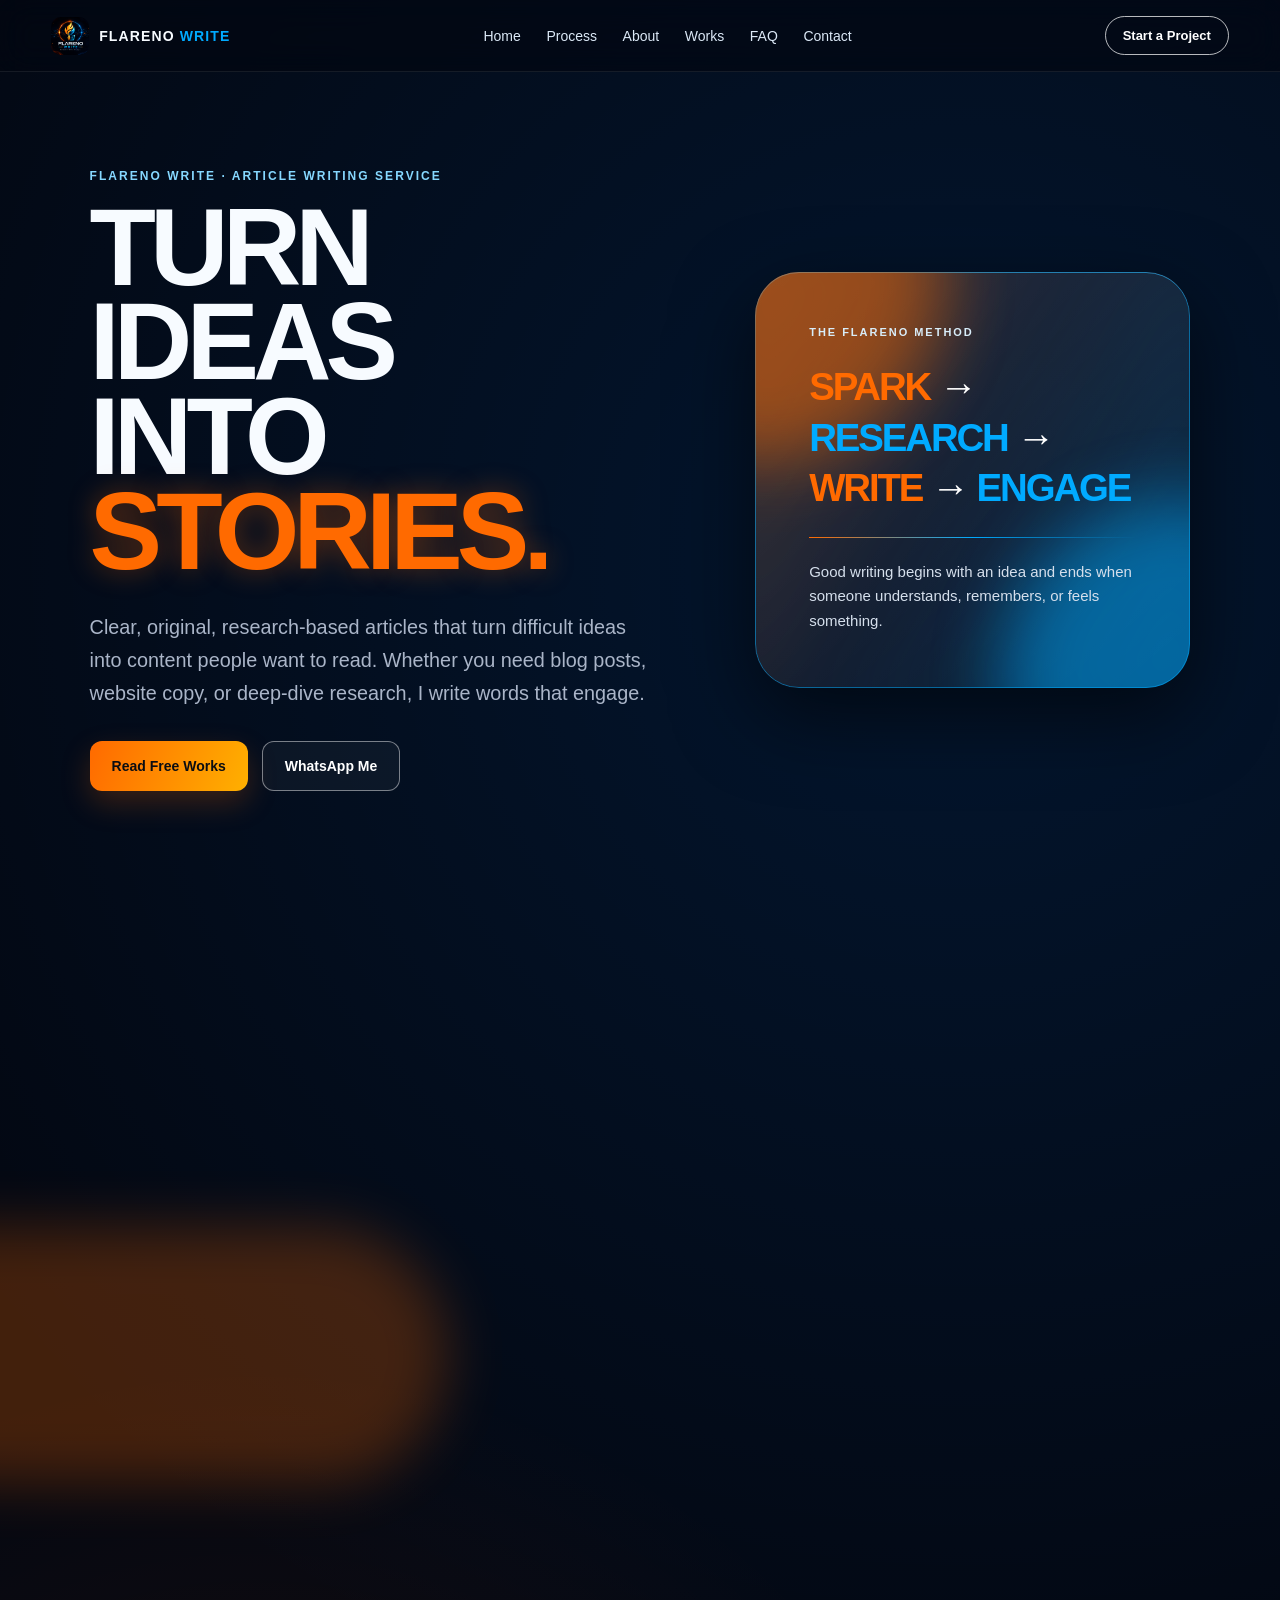
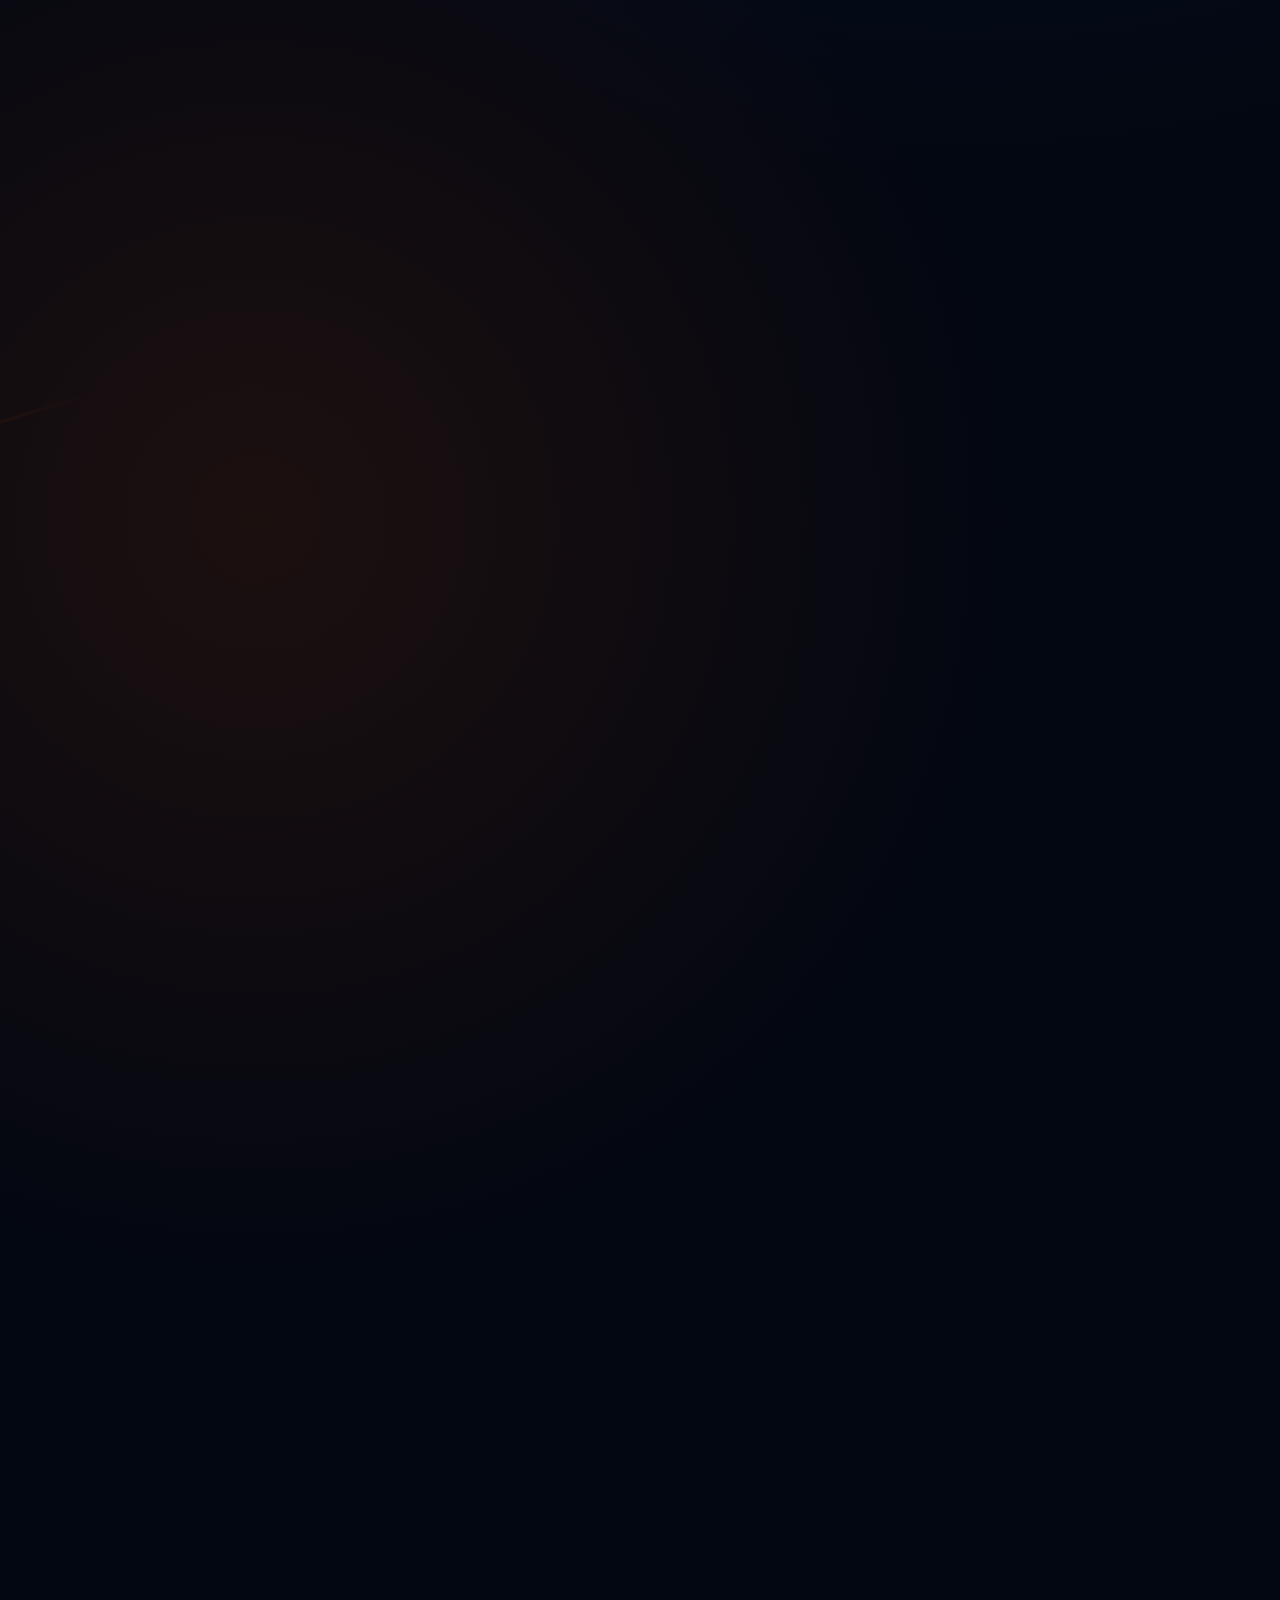
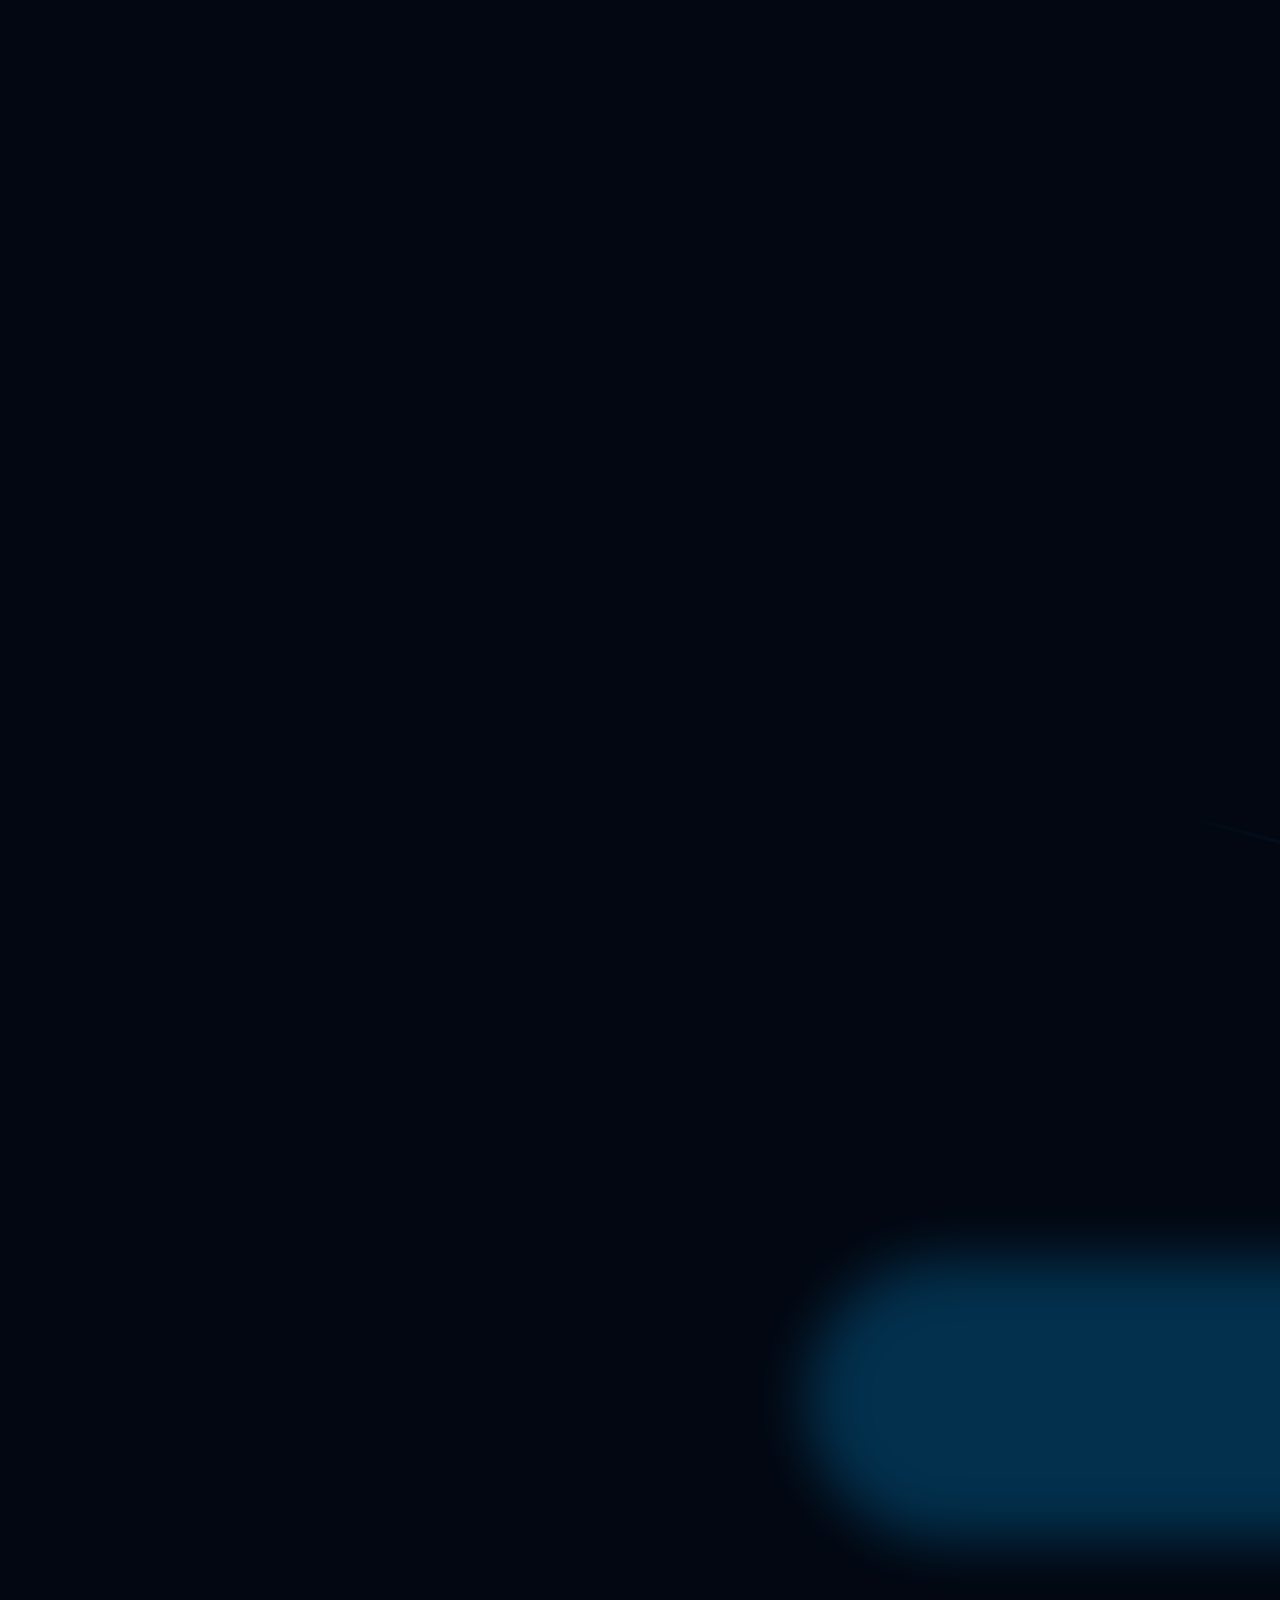
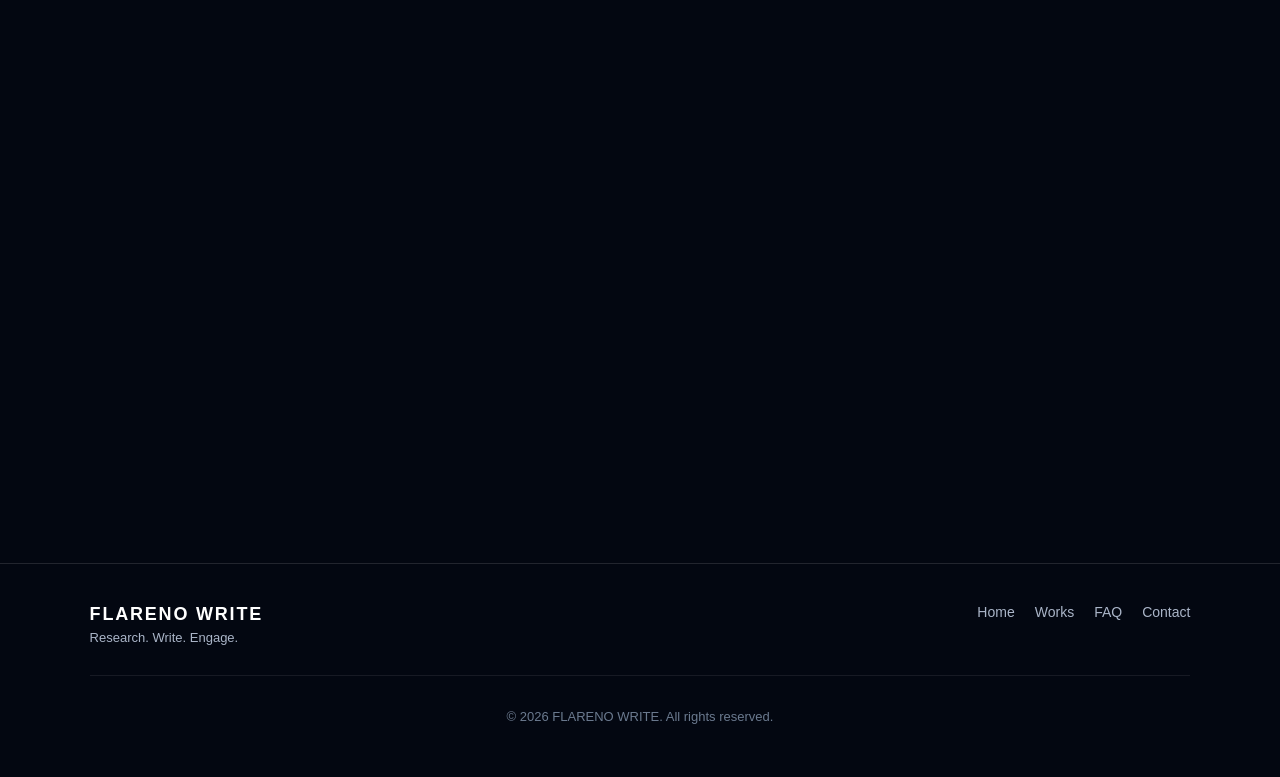
==== commit d23605de: "Update index.html" ====
--- a/index.html
+++ b/index.html
@@ -3,11 +3,20 @@
 <head>
   <meta charset="UTF-8" />
   <meta name="viewport" content="width=device-width, initial-scale=1.0" />
+
   <meta
     name="description"
     content="FLARENO WRITE creates clear, original, research-based articles. Read free articles or hire me for custom work."
   />
+
   <title>FLARENO WRITE | Research. Write. Engage.</title>
+
+  <!-- Google AdSense code -->
+  <script
+    async
+    src="https://pagead2.googlesyndication.com/pagead/js/adsbygoogle.js?client=ca-pub-3008492646188335"
+    crossorigin="anonymous">
+  </script>
 
   <link rel="stylesheet" href="style.css" />
 </head>
@@ -59,7 +68,8 @@
         <a href="#home">Home</a>
         <a href="#process">Process</a>
         <a href="#about">About</a>
-        <a href="#works">Works</a>
+        <a href="works.html">Works</a>
+      
         <a href="#faq">FAQ</a>
         <a href="#contact">Contact</a>
       </nav>
@@ -91,7 +101,7 @@
         </p>
 
         <div class="hero-buttons">
-          <a class="button button-primary" href="#works">Read Free Works</a>
+          <a class="button button-primary" href="works.html">Read Free Works</a>
           <a
             class="button button-outline"
             href="https://wa.me/918838969397?text=Hi%20FLARENO%20WRITE%2C%20I%20would%20like%20to%20order%20an%20article."
@@ -319,7 +329,7 @@
         </div>
         <div class="footer-links">
           <a href="#home">Home</a>
-          <a href="#works">Works</a>
+          <a href="works.html">Works</a>
           <a href="#faq">FAQ</a>
           <a href="#contact">Contact</a>
         </div>
